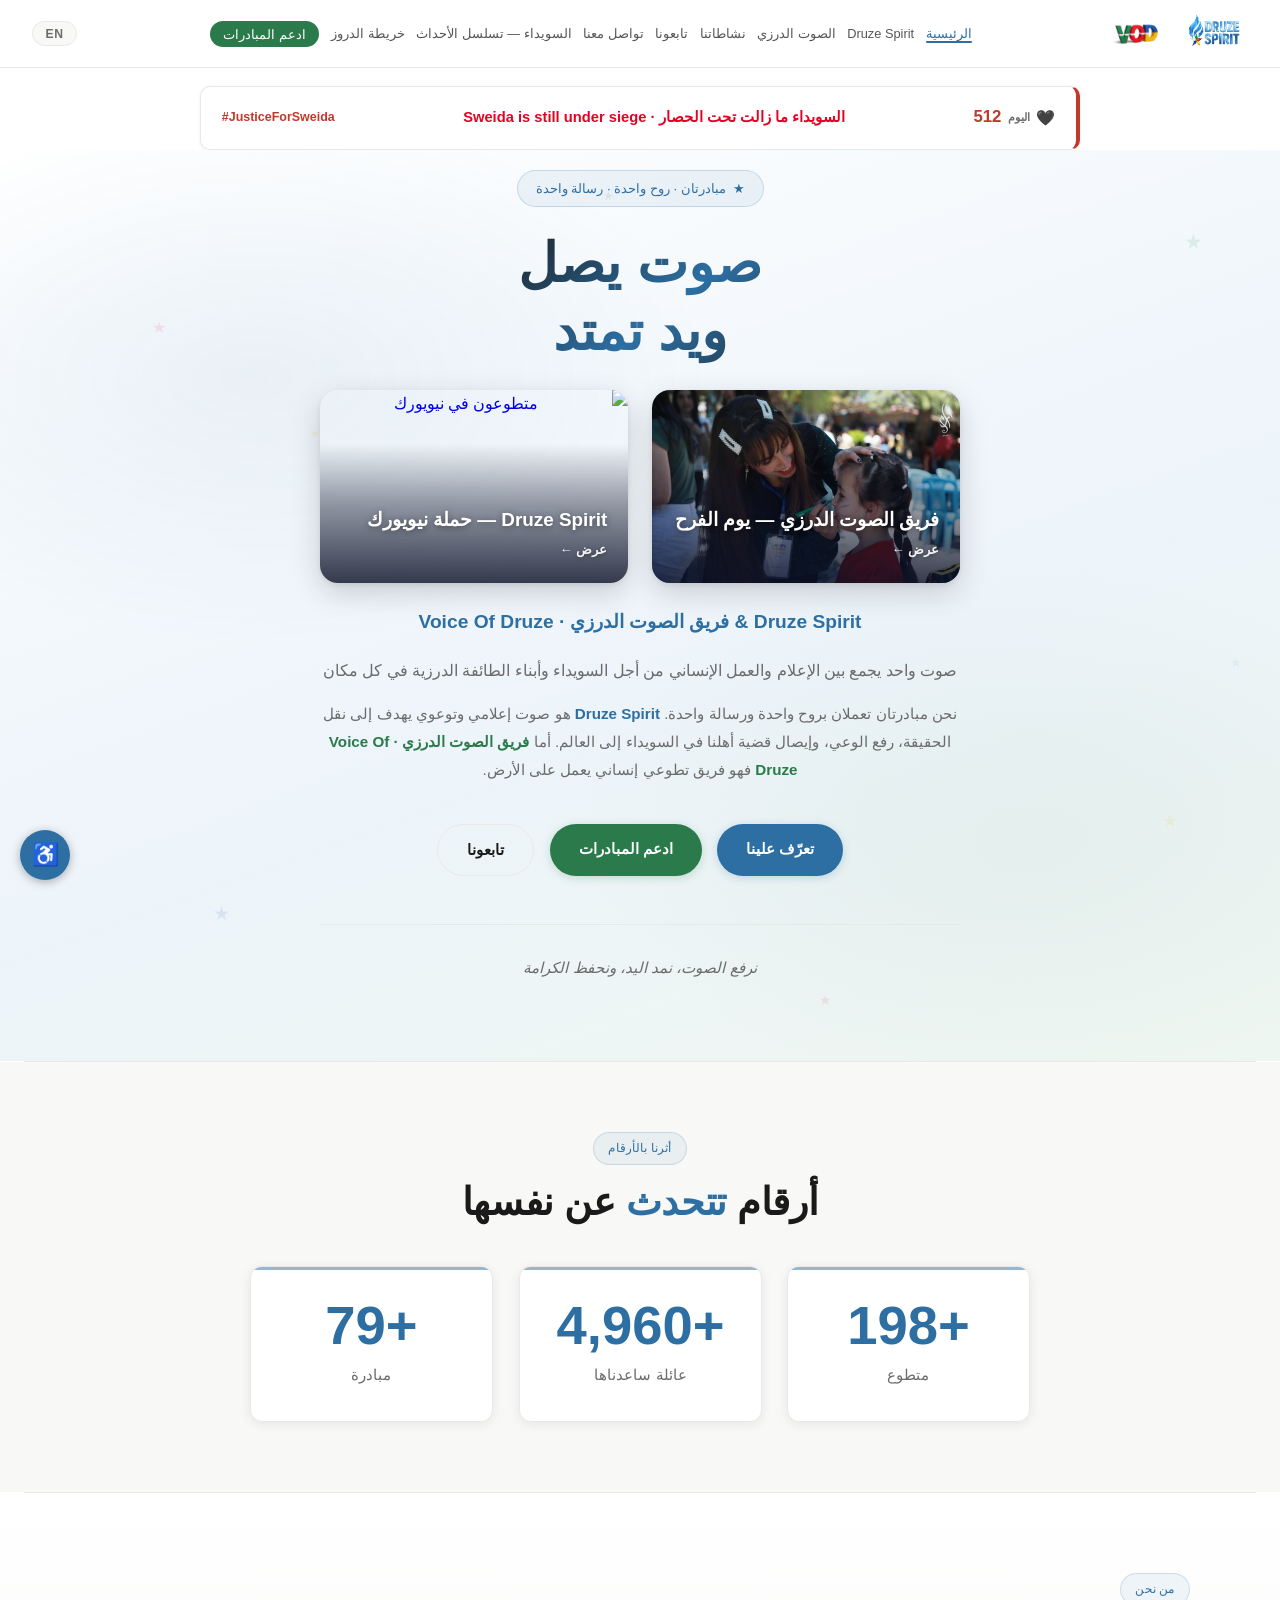
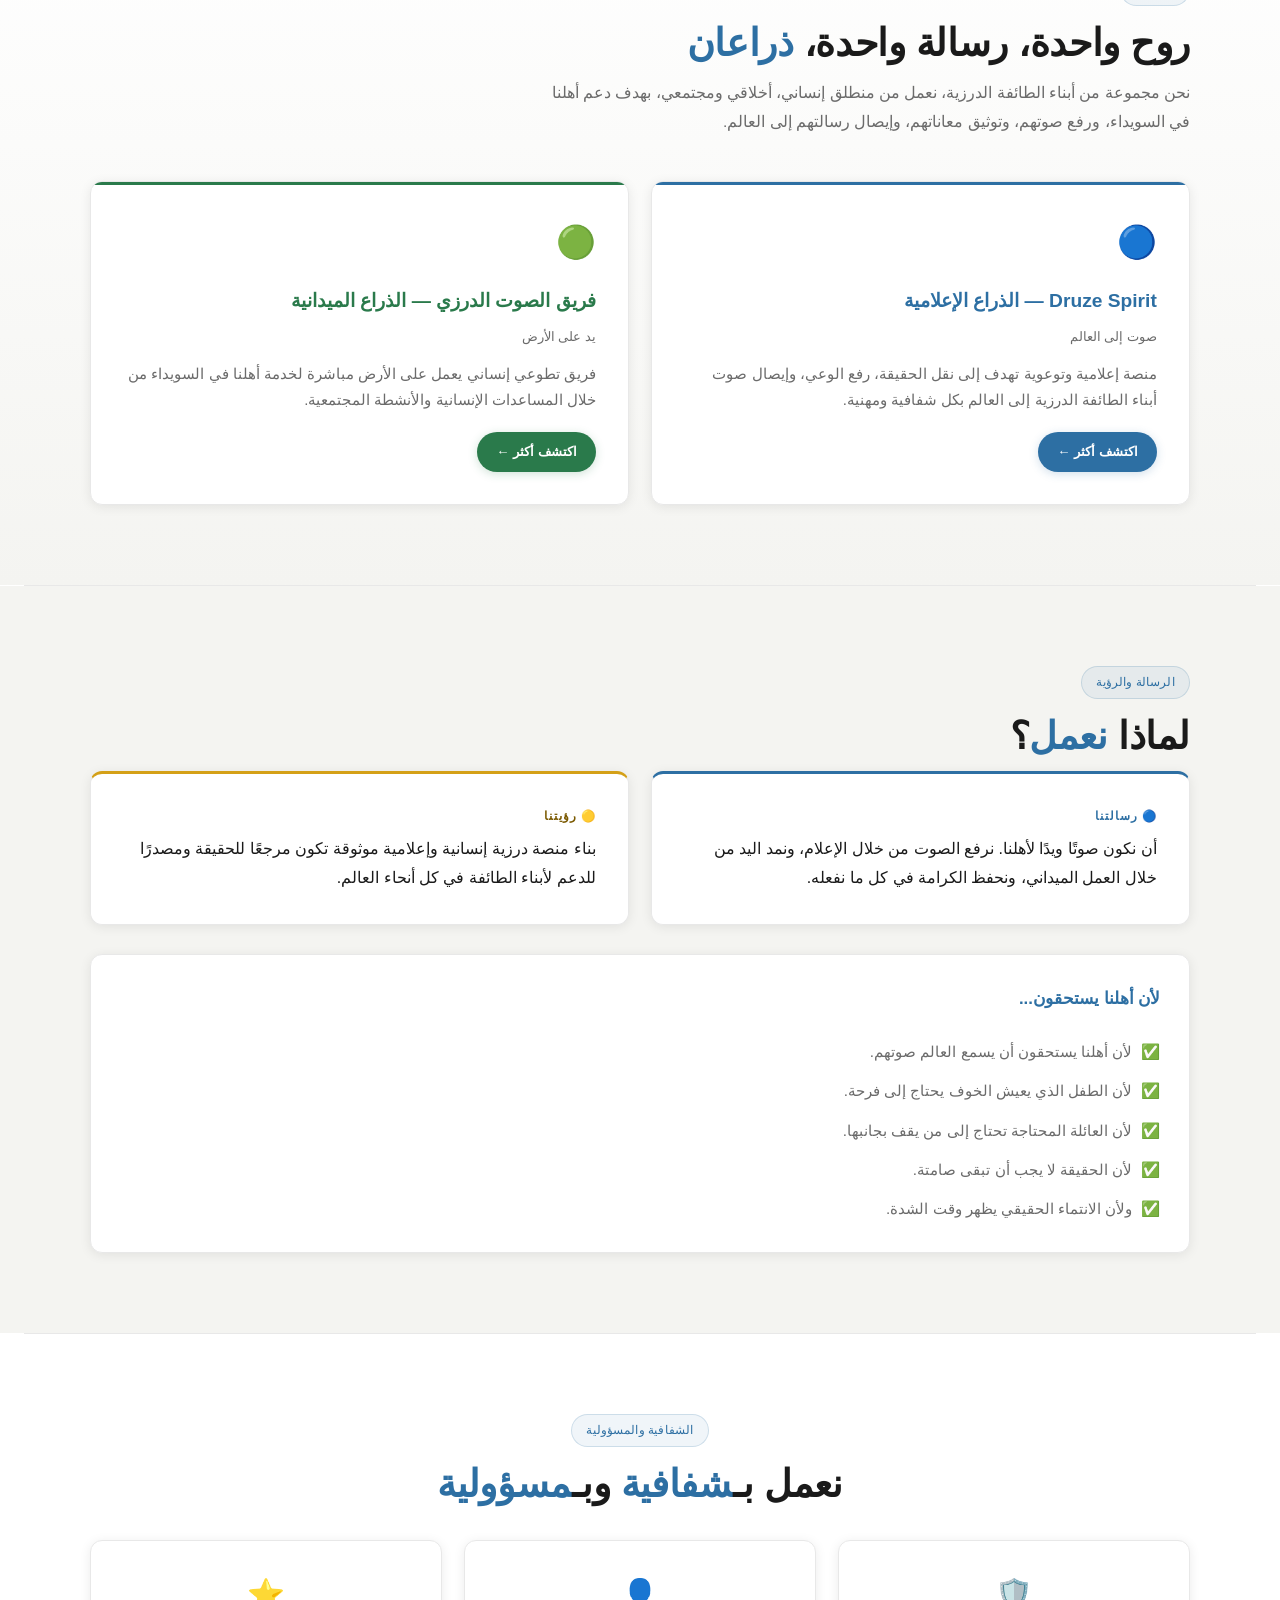
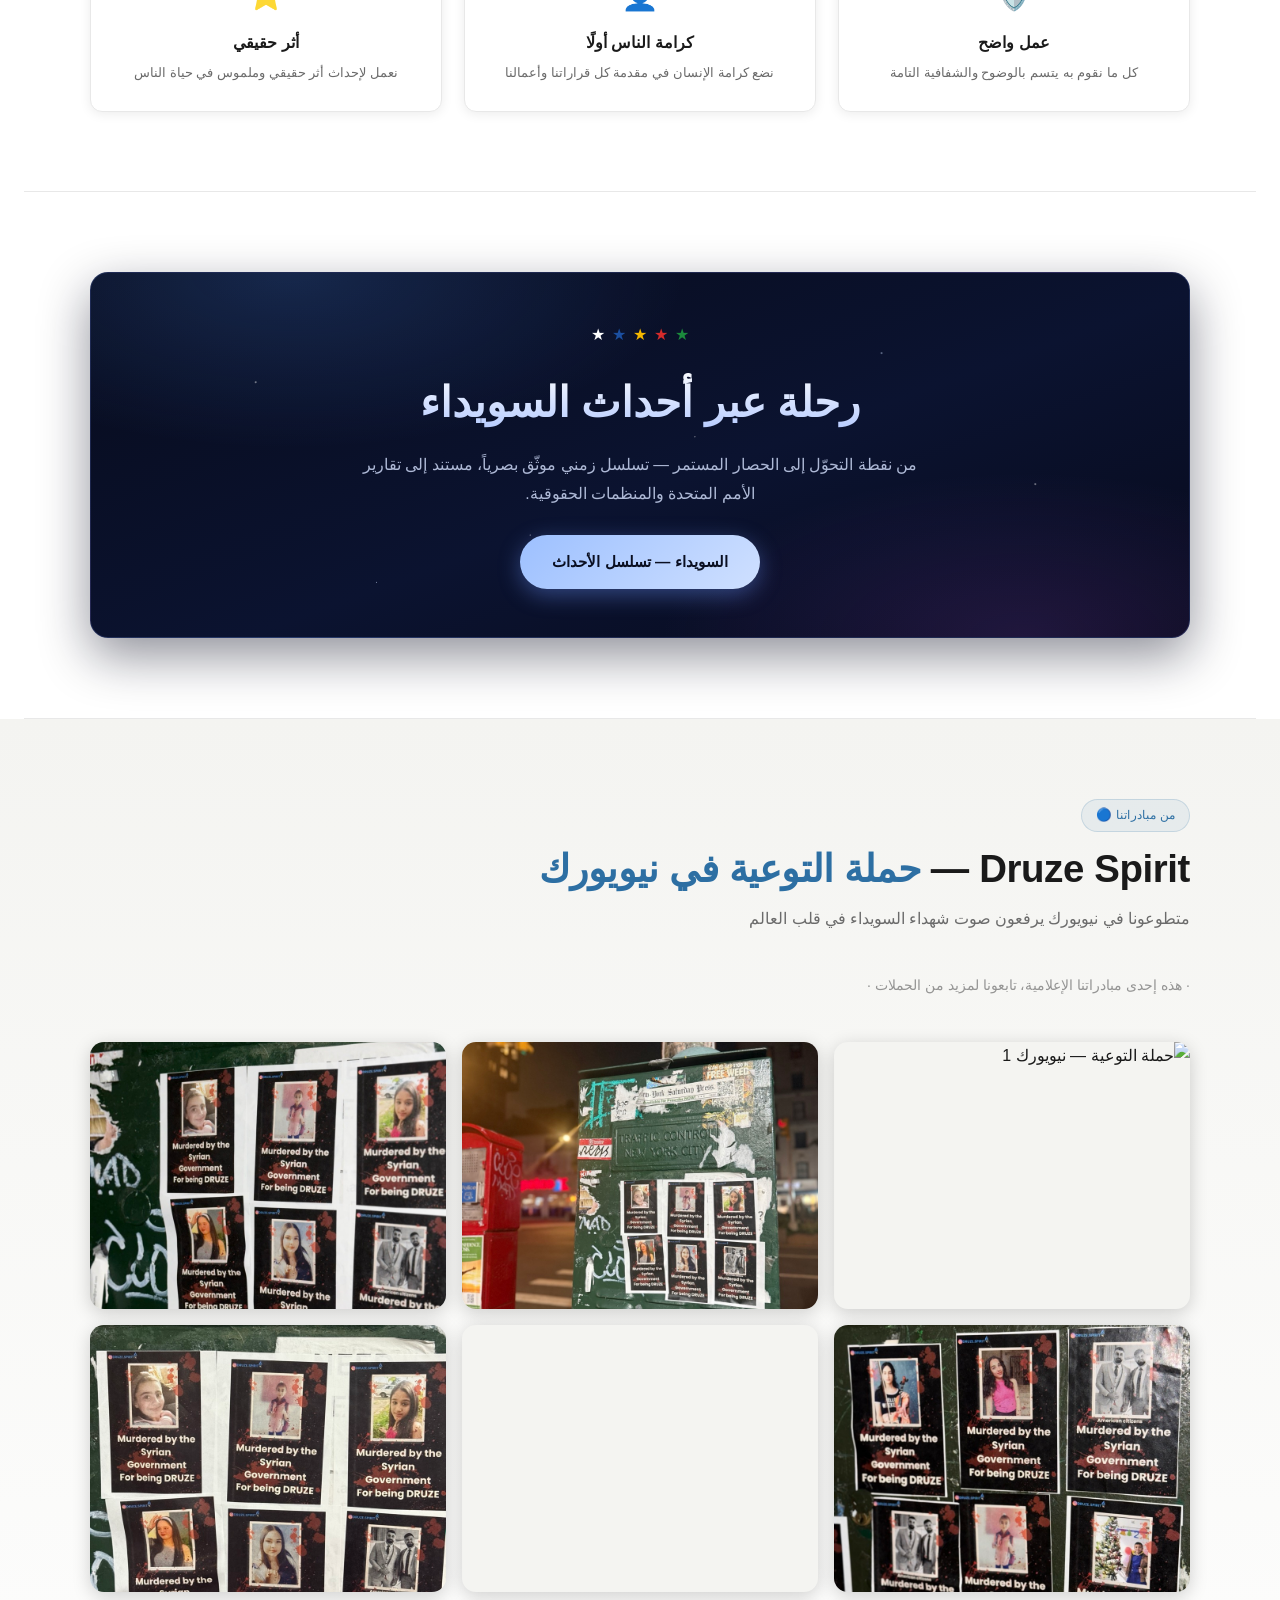
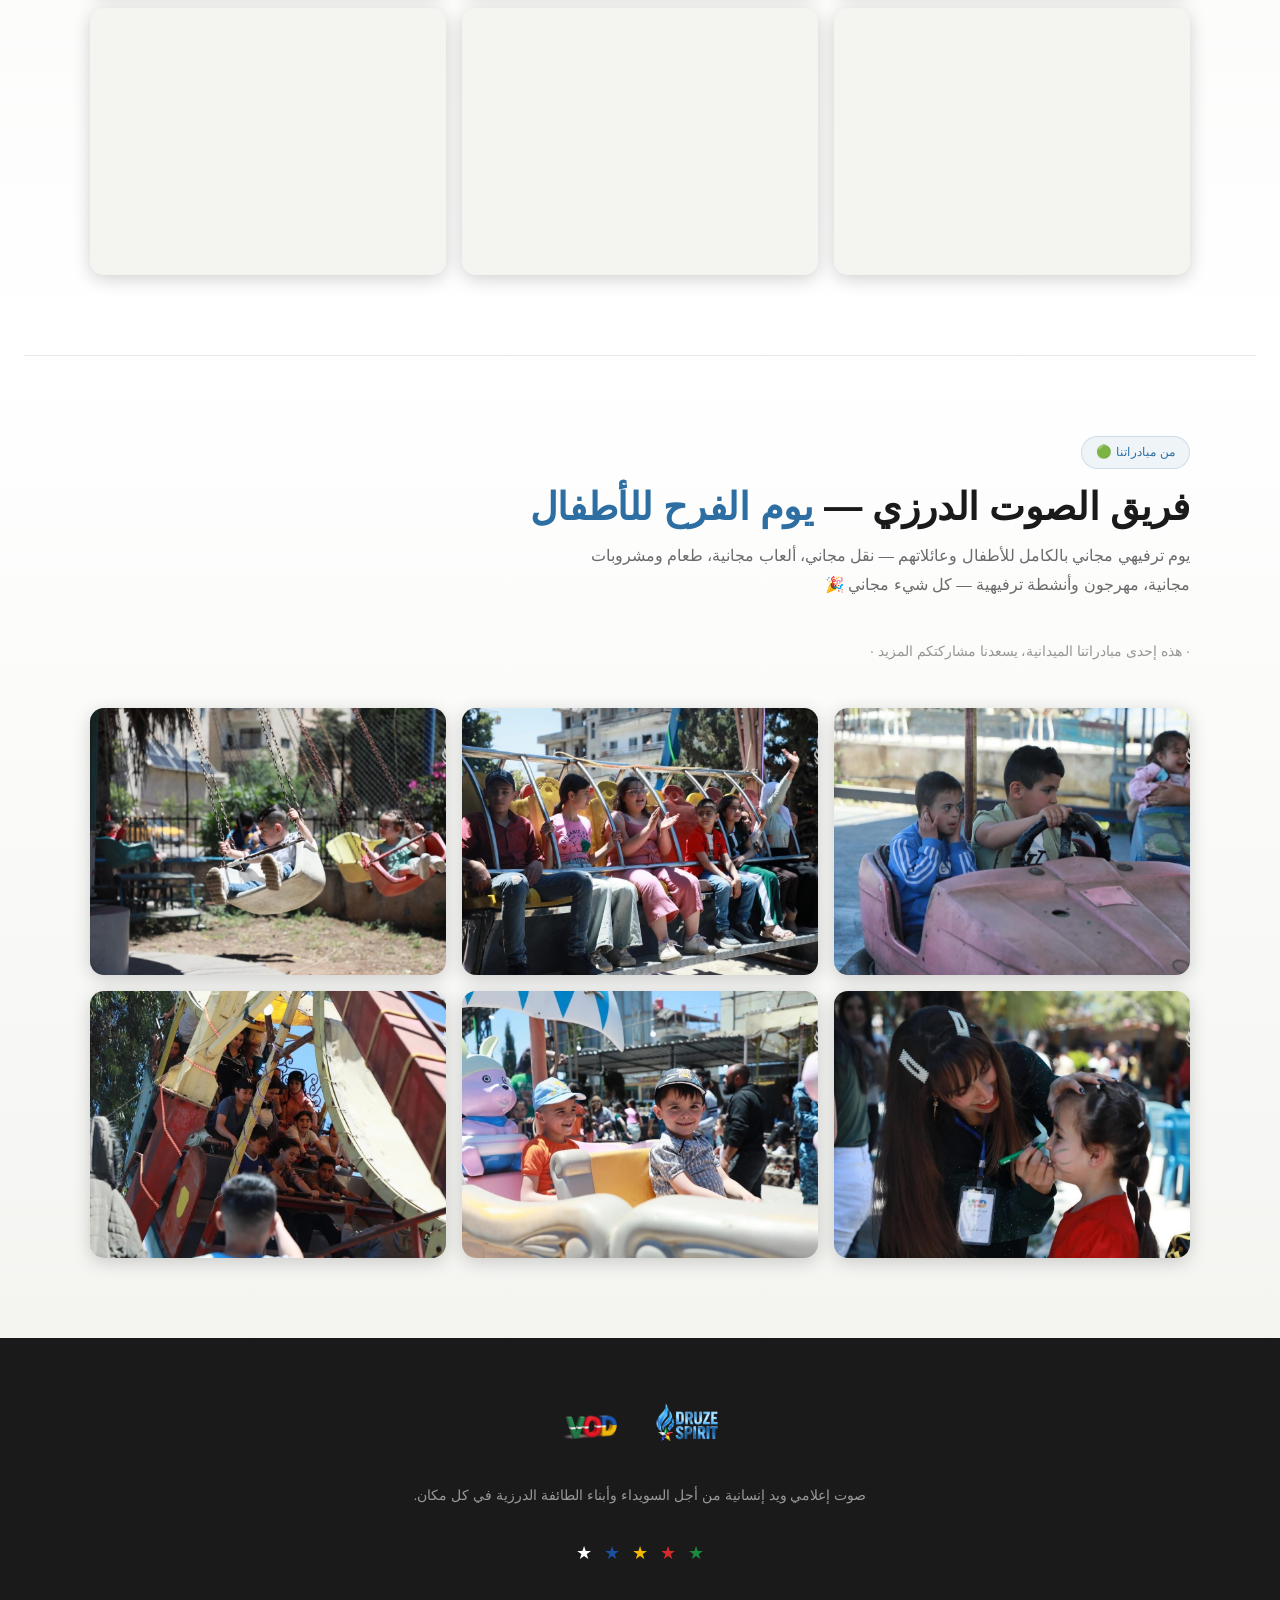
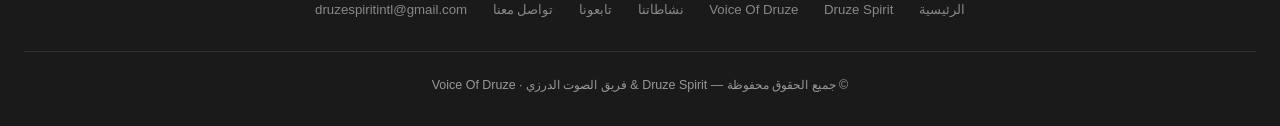
==== index.html @ 2f352507 "Add Druze world map page; redesign hero cards; siege banner + RTL fixes - New druze-map.html: intera" ====
<!DOCTYPE html>
<html lang="ar" dir="rtl">
<head>
<!-- Security Meta Tags -->
<meta http-equiv="Content-Security-Policy" content="default-src 'self'; script-src 'self' 'unsafe-inline' https://www.googletagmanager.com https://www.google-analytics.com; style-src 'self' 'unsafe-inline' https://fonts.googleapis.com; font-src 'self' https://fonts.gstatic.com; img-src 'self' data: https:; connect-src 'self' https://www.google-analytics.com https://region1.google-analytics.com https://formspree.io; form-action 'self' https://formspree.io; base-uri 'self'; object-src 'none'; frame-src 'none'">
<meta http-equiv="X-Content-Type-Options" content="nosniff">
<meta http-equiv="X-Frame-Options" content="DENY">
<meta http-equiv="Permissions-Policy" content="camera=(), microphone=(), geolocation=()">
<meta name="referrer" content="strict-origin-when-cross-origin">
<!-- Google tag (gtag.js) -->
<script async src="https://www.googletagmanager.com/gtag/js?id=G-NYTTGCMX9L"></script>
<script>
  window.dataLayer = window.dataLayer || [];
  function gtag(){dataLayer.push(arguments);}
  gtag('js', new Date());
  gtag('config', 'G-NYTTGCMX9L');
</script>
<meta charset="UTF-8">
<meta name="viewport" content="width=device-width, initial-scale=1.0">
<title>الرئيسية | Druze Spirit & Voice of Druze</title>
<link rel="preconnect" href="https://fonts.googleapis.com">
<link rel="preconnect" href="https://fonts.gstatic.com" crossorigin>
<link rel="stylesheet" href="https://fonts.googleapis.com/css2?family=Cairo:wght@600;700;800;900&family=IBM+Plex+Sans+Arabic:wght@400;500;600;700&display=swap">
<link rel="stylesheet" href="style.css">
</head>
<body>
<a href="#main-content" class="skip-link">تخطى إلى المحتوى الرئيسي</a>

<!-- NAV -->
<nav role="navigation" aria-label="التنقل الرئيسي">
  <a href="index.html" class="nav-logo"><img src="logo_druze_spirit.png" alt="Druze Spirit" class="nav-logo-img" loading="eager" decoding="async"><img src="logo_voice_of_druze.png" alt="Voice of Druze" class="nav-logo-img" loading="eager" decoding="async"></a>
  <ul class="nav-links">
    <li><a href="index.html" class="active" data-ar="الرئيسية" data-en="Home" aria-current="page">الرئيسية</a></li>
    <li><a href="druze-spirit.html">Druze Spirit</a></li>
    <li><a href="voice-of-druze.html" data-ar="الصوت الدرزي" data-en="Druze Voice">الصوت الدرزي</a></li>
    <li><a href="activities.html" data-ar="نشاطاتنا" data-en="Our Activities">نشاطاتنا</a></li>
    <li><a href="follow-us.html" data-ar="تابعونا" data-en="Follow Us">تابعونا</a></li>
    <li><a href="contact.html" data-ar="تواصل معنا" data-en="Contact Us">تواصل معنا</a></li>
    <li><a href="sweida-timeline.html" data-ar="السويداء — تسلسل الأحداث" data-en="Sweida — Timeline of Events">السويداء — تسلسل الأحداث</a></li>
    <li><a href="druze-map.html" data-ar="خريطة الدروز" data-en="Druze Map">خريطة الدروز</a></li>
    <li><a href="contact.html" class="cta" data-ar="ادعم المبادرات" data-en="Support Our Mission">ادعم المبادرات</a></li>
  </ul>
  <div class="nav-right">
    <button id="lang-toggle" aria-label="Switch language">EN</button>
    <button class="hamburger" id="ham" aria-label="القائمة" aria-expanded="false" aria-controls="mob"><span></span><span></span><span></span></button>
  </div>
</nav>
<div class="mobile-menu" id="mob" role="navigation" aria-label="القائمة المتنقلة" aria-hidden="true">
  <a href="index.html" class="active" data-ar="الرئيسية" data-en="Home" aria-current="page">الرئيسية</a>
  <a href="druze-spirit.html">Druze Spirit</a>
  <a href="voice-of-druze.html" data-ar="فريق الصوت الدرزي" data-en="Voice of Druze Team">فريق الصوت الدرزي</a>
  <a href="activities.html" data-ar="نشاطاتنا" data-en="Our Activities">نشاطاتنا</a>
  <a href="follow-us.html" data-ar="تابعونا" data-en="Follow Us">تابعونا</a>
  <a href="contact.html" data-ar="تواصل معنا" data-en="Contact Us">تواصل معنا</a>
  <a href="sweida-timeline.html" data-ar="السويداء — تسلسل الأحداث" data-en="Sweida — Timeline of Events">السويداء — تسلسل الأحداث</a>
  <a href="druze-map.html" data-ar="خريطة الدروز" data-en="Druze Map">خريطة الدروز</a>
  <a href="contact.html" data-ar="ادعم المبادرات" data-en="Support Our Mission">ادعم المبادرات</a>
</div>


<main id="main-content" tabindex="-1">

<!-- MEMORIAL STRIP -->
<style>
  /* margin-top clears the 68px position:fixed nav so the strip isn't hidden behind it */
  .siege-strip{display:flex;align-items:center;gap:1rem;max-width:880px;min-height:64px;margin:calc(68px + 1.1rem) auto 0;padding:.7rem 1.3rem;background:#fff;border:1px solid var(--border);border-right:4px solid #c0392b;border-radius:10px;box-shadow:var(--shadow-sm)}
  .siege-strip__day{display:inline-flex;align-items:center;gap:.4rem;flex-shrink:0;font-size:1.05rem;font-weight:800;color:#c0392b;line-height:1}
  .siege-strip__day .heart{font-size:.95rem}
  .siege-strip__day .label{font-size:.7rem;font-weight:700;letter-spacing:0;color:var(--muted)}
  .siege-strip__text{flex:1;text-align:center;font-size:.92rem;font-weight:800;color:#E60023;direction:rtl;unicode-bidi:plaintext}
  .siege-strip__tag{flex-shrink:0;font-size:.78rem;font-weight:700;color:#c0392b;direction:ltr;unicode-bidi:plaintext}
  @media(max-width:560px){
    .siege-strip{flex-wrap:wrap;justify-content:center;gap:.4rem .9rem;margin:calc(68px + .7rem) 1rem 0;min-height:0;padding:.8rem 1rem}
    .siege-strip__text{flex:1 1 100%;order:3;font-size:.85rem}
  }
  /* Strip already clears the fixed nav, so the hero no longer needs a big top
     pad — tighten the gap between the strip and the hero to ~20px. */
  #hero{padding-top:20px}
</style>
<section class="siege-strip" aria-label="تذكير — السويداء ما زالت تحت الحصار" role="region">
  <span class="siege-strip__day"><span class="heart" aria-hidden="true">🖤</span><span class="label" data-ar="اليوم" data-en="Day">اليوم</span><span id="siege-day">…</span></span>
  <span class="siege-strip__text" data-ar="السويداء ما زالت تحت الحصار · Sweida is still under siege" data-en="Sweida is still under siege · السويداء ما زالت تحت الحصار">السويداء ما زالت تحت الحصار · Sweida is still under siege</span>
  <span class="siege-strip__tag">#JusticeForSweida</span>
</section>

<!-- HERO -->
<section id="hero">
  <div class="hero-bg"></div>
  <div class="floating-stars" aria-hidden="true">
    <span class="fs" style="top:8%;right:6%;color:#1B8A3C;--d:7s;--delay:0s;--fs:1.3rem">★</span>
    <span class="fs" style="top:18%;right:87%;color:#D42B2B;--d:6s;--delay:.9s;--fs:1rem">★</span>
    <span class="fs" style="top:72%;right:8%;color:#F5B800;--d:8s;--delay:1.8s;--fs:1.1rem">★</span>
    <span class="fs" style="top:82%;right:82%;color:#1B4FA0;--d:5s;--delay:.5s;--fs:1.2rem">★</span>
    <span class="fs" style="top:38%;right:96%;color:#fff;--d:9s;--delay:2s;--fs:.9rem">★</span>
    <span class="fs" style="top:55%;right:3%;color:#5AABDC;--d:6.5s;--delay:3s;--fs:.8rem">★</span>
    <span class="fs" style="top:4%;right:52%;color:#1B8A3C;--d:7.5s;--delay:2.5s;--fs:.75rem">★</span>
    <span class="fs" style="top:92%;right:35%;color:#D42B2B;--d:6s;--delay:1.2s;--fs:.9rem">★</span>
    <span class="fs" style="top:30%;right:75%;color:#F5B800;--d:8.5s;--delay:.3s;--fs:.7rem">★</span>
  </div>
  <div class="hero-content">
    <div class="badge stag" data-ar="★ &nbsp;مبادرتان · روح واحدة · رسالة واحدة" data-en="★ &nbsp;Two Initiatives · One Spirit · One Mission">★ &nbsp;مبادرتان · روح واحدة · رسالة واحدة</div>
    <div class="hero-headline">
      <h1 class="hero-title stag d1" data-ar="صوت يصل&lt;br&gt;ويد تمتد" data-en="A Voice That Reaches&lt;br&gt;A Hand That Extends">صوت يصل<br>ويد تمتد</h1>
      <div class="hero-cards stag d2">
        <a href="#vod-gallery" class="init-card" onclick="event.preventDefault();document.getElementById('vod-gallery').scrollIntoView({behavior:'smooth',block:'start'})" aria-label="فريق الصوت الدرزي — يوم الفرح">
          <img src="00004voiceofdruze.jpg" alt="يوم الفرح للأطفال" loading="eager" decoding="async">
          <div class="init-card__overlay">
            <h3 class="init-card__title" data-ar="فريق الصوت الدرزي — يوم الفرح" data-en="Voice of Druze — Day of Joy">فريق الصوت الدرزي — يوم الفرح</h3>
            <span class="init-card__cta" data-ar="عرض ←" data-en="View →">عرض ←</span>
          </div>
        </a>
        <a href="#campaign-gallery" class="init-card" onclick="event.preventDefault();document.getElementById('campaign-gallery').scrollIntoView({behavior:'smooth',block:'start'})" aria-label="Druze Spirit — حملة نيويورك">
          <img src="00001druze spirit.jpg" alt="متطوعون في نيويورك" loading="eager" decoding="async">
          <div class="init-card__overlay">
            <h3 class="init-card__title" data-ar="Druze Spirit — حملة نيويورك" data-en="Druze Spirit — New York Campaign">Druze Spirit — حملة نيويورك</h3>
            <span class="init-card__cta" data-ar="عرض ←" data-en="View →">عرض ←</span>
          </div>
        </a>
      </div>
    </div>
    <p class="hero-sub stag d2" data-ar="Druze Spirit &amp;amp; فريق الصوت الدرزي · Voice Of Druze" data-en="Druze Spirit &amp;amp; Voice Of Druze">Druze Spirit &amp; فريق الصوت الدرزي · Voice Of Druze</p>
    <p class="hero-p stag d3" data-ar="صوت واحد يجمع بين الإعلام والعمل الإنساني من أجل السويداء وأبناء الطائفة الدرزية في كل مكان" data-en="One voice uniting media and humanitarian work for Sweida and the Druze community everywhere">صوت واحد يجمع بين الإعلام والعمل الإنساني من أجل السويداء وأبناء الطائفة الدرزية في كل مكان</p>
    <p class="hero-p2 stag d4">
      <span data-ar="نحن مبادرتان تعملان بروح واحدة ورسالة واحدة." data-en="We are two initiatives working with one spirit and one mission.">نحن مبادرتان تعملان بروح واحدة ورسالة واحدة.</span>
      <strong style="color:var(--ds-blue)">Druze Spirit</strong>
      <span data-ar="هو صوت إعلامي وتوعوي يهدف إلى نقل الحقيقة، رفع الوعي، وإيصال قضية أهلنا في السويداء إلى العالم." data-en="is a media and awareness voice aiming to convey truth, raise awareness, and bring our people's cause in Sweida to the world.">هو صوت إعلامي وتوعوي يهدف إلى نقل الحقيقة، رفع الوعي، وإيصال قضية أهلنا في السويداء إلى العالم.</span>
      <span data-ar="أما" data-en="While">أما</span>
      <strong style="color:var(--vod-green)">فريق الصوت الدرزي · Voice Of Druze</strong>
      <span data-ar="فهو فريق تطوعي إنساني يعمل على الأرض." data-en="is a volunteer humanitarian team working on the ground.">فهو فريق تطوعي إنساني يعمل على الأرض.</span>
    </p>
    <div class="hero-btns stag d5">
      <a href="#about" class="btn btn-p" data-ar="تعرّف علينا" data-en="Learn About Us">تعرّف علينا</a>
      <a href="contact.html" class="btn btn-g" data-ar="ادعم المبادرات" data-en="Support Our Mission">ادعم المبادرات</a>
      <a href="follow-us.html" class="btn btn-o" data-ar="تابعونا" data-en="Follow Us">تابعونا</a>
    </div>
    <p class="tagline stag d6" data-ar="نرفع الصوت، نمد اليد، ونحفظ الكرامة" data-en="We raise the voice, extend the hand, and preserve dignity">نرفع الصوت، نمد اليد، ونحفظ الكرامة</p>
  </div>
</section>

<div class="divider"></div>

<!-- STATS COUNTER -->
<section class="stats-section">
  <div class="container">
    <div class="tag stag" style="margin:0 auto .8rem" data-ar="أثرنا بالأرقام" data-en="Our Impact in Numbers">أثرنا بالأرقام</div>
    <h2 class="section-title stag d1" data-ar="أرقام &lt;span&gt;تتحدث&lt;/span&gt; عن نفسها" data-en="Numbers &lt;span&gt;Speak&lt;/span&gt; for Themselves">أرقام <span>تتحدث</span> عن نفسها</h2>
    <div class="stats-grid">
      <div class="stat-counter stag d1">
        <span class="stat-number" data-target="200" data-prefix="+">+0</span>
        <div class="stat-label" data-ar="متطوع" data-en="Volunteer">متطوع</div>
      </div>
      <div class="stat-counter stag d2">
        <span class="stat-number" data-target="5000" data-prefix="+">+0</span>
        <div class="stat-label" data-ar="عائلة ساعدناها" data-en="Family Helped">عائلة ساعدناها</div>
      </div>
      <div class="stat-counter stag d3">
        <span class="stat-number" data-target="80" data-prefix="+">+0</span>
        <div class="stat-label" data-ar="مبادرة" data-en="Initiative">مبادرة</div>
      </div>
    </div>
  </div>
</section>

<div class="divider"></div>

<!-- ABOUT -->
<section id="about" style="background:linear-gradient(180deg,var(--bg) 0,var(--bg3) 100%)">
  <div class="container">
    <div class="tag stag" data-ar="من نحن" data-en="About Us">من نحن</div>
    <h2 class="section-title stag d1" data-ar="روح واحدة، رسالة واحدة، &lt;span&gt;ذراعان&lt;/span&gt;" data-en="One Spirit, One Mission, &lt;span&gt;Two Arms&lt;/span&gt;">روح واحدة، رسالة واحدة، <span>ذراعان</span></h2>
    <p class="section-desc stag d2" data-ar="نحن مجموعة من أبناء الطائفة الدرزية، نعمل من منطلق إنساني، أخلاقي ومجتمعي، بهدف دعم أهلنا في السويداء، ورفع صوتهم، وتوثيق معاناتهم، وإيصال رسالتهم إلى العالم." data-en="We are a group of members of the Druze community, working from a humanitarian, ethical, and communal standpoint, aiming to support our people in Sweida, amplify their voice, document their suffering, and deliver their message to the world.">نحن مجموعة من أبناء الطائفة الدرزية، نعمل من منطلق إنساني، أخلاقي ومجتمعي، بهدف دعم أهلنا في السويداء، ورفع صوتهم، وتوثيق معاناتهم، وإيصال رسالتهم إلى العالم.</p>
    <div class="grid2">
      <div class="arm-card blue stag d1">
        <span class="arm-icon" style="color:var(--ds-blue)">🔵</span>
        <div class="arm-title" style="color:var(--ds-blue)" data-ar="Druze Spirit — الذراع الإعلامية" data-en="Druze Spirit — Media Arm">Druze Spirit — الذراع الإعلامية</div>
        <div class="arm-sub" data-ar="صوت إلى العالم" data-en="A Voice to the World">صوت إلى العالم</div>
        <p class="arm-desc" data-ar="منصة إعلامية وتوعوية تهدف إلى نقل الحقيقة، رفع الوعي، وإيصال صوت أبناء الطائفة الدرزية إلى العالم بكل شفافية ومهنية." data-en="A media and awareness platform aiming to convey truth, raise awareness, and bring the voice of the Druze community to the world with full transparency and professionalism.">منصة إعلامية وتوعوية تهدف إلى نقل الحقيقة، رفع الوعي، وإيصال صوت أبناء الطائفة الدرزية إلى العالم بكل شفافية ومهنية.</p>
        <a href="druze-spirit.html" class="btn btn-p" style="margin-top:1.2rem;display:inline-block;font-size:.82rem;padding:.5rem 1.2rem" data-ar="اكتشف أكثر ←" data-en="Discover More →">اكتشف أكثر ←</a>
      </div>
      <div class="arm-card green stag d2">
        <span class="arm-icon" style="color:var(--vod-green)">🟢</span>
        <div class="arm-title" style="color:var(--vod-green)" data-ar="فريق الصوت الدرزي — الذراع الميدانية" data-en="Voice Of Druze — Field Arm">فريق الصوت الدرزي — الذراع الميدانية</div>
        <div class="arm-sub" data-ar="يد على الأرض" data-en="A Hand on the Ground">يد على الأرض</div>
        <p class="arm-desc" data-ar="فريق تطوعي إنساني يعمل على الأرض مباشرة لخدمة أهلنا في السويداء من خلال المساعدات الإنسانية والأنشطة المجتمعية." data-en="A volunteer humanitarian team working directly on the ground to serve our people in Sweida through humanitarian aid and community activities.">فريق تطوعي إنساني يعمل على الأرض مباشرة لخدمة أهلنا في السويداء من خلال المساعدات الإنسانية والأنشطة المجتمعية.</p>
        <a href="voice-of-druze.html" class="btn btn-g" style="margin-top:1.2rem;display:inline-block;font-size:.82rem;padding:.5rem 1.2rem" data-ar="اكتشف أكثر ←" data-en="Discover More →">اكتشف أكثر ←</a>
      </div>
    </div>
  </div>
</section>

<div class="divider"></div>

<!-- MISSION & VISION -->
<section style="background:var(--bg3)">
  <div class="container">
    <div class="tag stag" data-ar="الرسالة والرؤية" data-en="Mission & Vision">الرسالة والرؤية</div>
    <h2 class="section-title stag d1" data-ar="لماذا &lt;span&gt;نعمل&lt;/span&gt;؟" data-en="Why Do &lt;span&gt;We Work&lt;/span&gt;?">لماذا <span>نعمل</span>؟</h2>
    <div class="grid2" style="margin-bottom:1.8rem">
      <div class="mbox bl stag d1">
        <div class="mlabel" data-ar="🔵 رسالتنا" data-en="🔵 Our Mission">🔵 رسالتنا</div>
        <p class="mtext" data-ar="أن نكون صوتًا ويدًا لأهلنا. نرفع الصوت من خلال الإعلام، ونمد اليد من خلال العمل الميداني، ونحفظ الكرامة في كل ما نفعله." data-en="To be a voice and a hand for our people. We raise the voice through media, extend the hand through field work, and preserve dignity in everything we do.">أن نكون صوتًا ويدًا لأهلنا. نرفع الصوت من خلال الإعلام، ونمد اليد من خلال العمل الميداني، ونحفظ الكرامة في كل ما نفعله.</p>
      </div>
      <div class="mbox yl stag d2">
        <div class="mlabel y" data-ar="🟡 رؤيتنا" data-en="🟡 Our Vision">🟡 رؤيتنا</div>
        <p class="mtext" data-ar="بناء منصة درزية إنسانية وإعلامية موثوقة تكون مرجعًا للحقيقة ومصدرًا للدعم لأبناء الطائفة في كل أنحاء العالم." data-en="Building a trusted Druze humanitarian and media platform that serves as a reference for truth and a source of support for community members around the world.">بناء منصة درزية إنسانية وإعلامية موثوقة تكون مرجعًا للحقيقة ومصدرًا للدعم لأبناء الطائفة في كل أنحاء العالم.</p>
      </div>
    </div>
    <div class="card stag">
      <h3 style="font-size:1.05rem;font-weight:800;margin-bottom:.9rem;color:var(--ds-blue)" data-ar="لأن أهلنا يستحقون..." data-en="Because Our People Deserve...">لأن أهلنا يستحقون...</h3>
      <ul class="why-list">
        <li data-ar="لأن أهلنا يستحقون أن يسمع العالم صوتهم." data-en="Because our people deserve to have the world hear their voice.">لأن أهلنا يستحقون أن يسمع العالم صوتهم.</li>
        <li data-ar="لأن الطفل الذي يعيش الخوف يحتاج إلى فرحة." data-en="Because the child living in fear deserves joy.">لأن الطفل الذي يعيش الخوف يحتاج إلى فرحة.</li>
        <li data-ar="لأن العائلة المحتاجة تحتاج إلى من يقف بجانبها." data-en="Because the family in need deserves someone to stand beside them.">لأن العائلة المحتاجة تحتاج إلى من يقف بجانبها.</li>
        <li data-ar="لأن الحقيقة لا يجب أن تبقى صامتة." data-en="Because the truth must not remain silent.">لأن الحقيقة لا يجب أن تبقى صامتة.</li>
        <li data-ar="ولأن الانتماء الحقيقي يظهر وقت الشدة." data-en="And because true belonging shows in times of hardship.">ولأن الانتماء الحقيقي يظهر وقت الشدة.</li>
      </ul>
    </div>
  </div>
</section>

<div class="divider"></div>

<!-- TRANSPARENCY -->
<section style="background:var(--bg)">
  <div class="container" style="text-align:center">
    <div class="tag stag" style="margin:0 auto .8rem" data-ar="الشفافية والمسؤولية" data-en="Transparency & Accountability">الشفافية والمسؤولية</div>
    <h2 class="section-title stag d1" data-ar="نعمل بـ&lt;span&gt;شفافية&lt;/span&gt; وبـ&lt;span&gt;مسؤولية&lt;/span&gt;" data-en="We Work with &lt;span&gt;Transparency&lt;/span&gt; and &lt;span&gt;Accountability&lt;/span&gt;">نعمل بـ<span>شفافية</span> وبـ<span>مسؤولية</span></h2>
    <div class="tr-items">
      <div class="tr-item stag d1">
        <span class="tr-icon">🛡️</span>
        <div class="tr-title" data-ar="عمل واضح" data-en="Clear Action">عمل واضح</div>
        <div class="tr-desc" data-ar="كل ما نقوم به يتسم بالوضوح والشفافية التامة" data-en="Everything we do is marked by full clarity and transparency">كل ما نقوم به يتسم بالوضوح والشفافية التامة</div>
      </div>
      <div class="tr-item stag d2">
        <span class="tr-icon">👤</span>
        <div class="tr-title" data-ar="كرامة الناس أولًا" data-en="People's Dignity First">كرامة الناس أولًا</div>
        <div class="tr-desc" data-ar="نضع كرامة الإنسان في مقدمة كل قراراتنا وأعمالنا" data-en="We place human dignity at the forefront of all our decisions and actions">نضع كرامة الإنسان في مقدمة كل قراراتنا وأعمالنا</div>
      </div>
      <div class="tr-item stag d3">
        <span class="tr-icon">⭐</span>
        <div class="tr-title" data-ar="أثر حقيقي" data-en="Real Impact">أثر حقيقي</div>
        <div class="tr-desc" data-ar="نعمل لإحداث أثر حقيقي وملموس في حياة الناس" data-en="We work to create a real and tangible impact in people's lives">نعمل لإحداث أثر حقيقي وملموس في حياة الناس</div>
      </div>
    </div>
  </div>
</section>


<!-- SWEIDA TIMELINE BANNER -->
<div class="divider"></div>
<section style="background:var(--bg)">
  <div class="container">
    <style>
      .stl-banner{position:relative;overflow:hidden;text-align:center;border-radius:18px;padding:3rem 1.5rem;color:#eaf0ff;
        background:radial-gradient(ellipse 60% 80% at 18% 0%,rgba(60,110,190,.28),transparent 60%),
                   radial-gradient(ellipse 55% 75% at 85% 100%,rgba(120,60,165,.22),transparent 60%),
                   linear-gradient(160deg,#070b1c 0%,#0b1330 55%,#070a1c 100%);
        border:1px solid rgba(120,150,255,.18);box-shadow:0 18px 50px rgba(8,12,30,.45)}
      .stl-banner::before{content:'';position:absolute;inset:0;pointer-events:none;opacity:.55;
        background-image:radial-gradient(1.5px 1.5px at 15% 30%,#fff,transparent),radial-gradient(1.5px 1.5px at 72% 22%,#cfe0ff,transparent),
        radial-gradient(1px 1px at 40% 72%,#fff,transparent),radial-gradient(1.5px 1.5px at 86% 58%,#fff,transparent),
        radial-gradient(1px 1px at 26% 85%,#cfe0ff,transparent),radial-gradient(1px 1px at 55% 45%,#fff,transparent)}
      .stl-stars{position:relative;display:flex;gap:.45rem;justify-content:center;margin-bottom:1rem;font-size:1rem}
      .stl-title{position:relative;font-family:var(--font-head);font-weight:900;font-size:clamp(1.6rem,4.5vw,2.6rem);margin-bottom:.6rem;
        background:linear-gradient(180deg,#fff,#a9c2ff);-webkit-background-clip:text;background-clip:text;-webkit-text-fill-color:transparent}
      .stl-sub{position:relative;max-width:560px;margin:0 auto 1.7rem;color:#aeb9d6;font-size:.98rem;line-height:1.85}
      .stl-btn{position:relative;display:inline-block;font-family:var(--font-body);font-weight:700;font-size:.96rem;
        padding:.8rem 2rem;border-radius:30px;text-decoration:none;color:#0a0f22;
        background:linear-gradient(135deg,#9dc0ff,#cfe0ff);box-shadow:0 6px 22px rgba(110,150,255,.4);
        transition:transform .15s var(--ease-out),box-shadow .2s}
      .stl-btn:hover{transform:translateY(-2px);box-shadow:0 10px 30px rgba(110,150,255,.6)}
    </style>
    <div class="stl-banner stag">
      <div class="stl-stars" aria-hidden="true"><span style="color:#1B8A3C">★</span><span style="color:#D42B2B">★</span><span style="color:#F5B800">★</span><span style="color:#1B4FA0">★</span><span style="color:#fff">★</span></div>
      <h2 class="stl-title" data-ar="رحلة عبر أحداث السويداء" data-en="A Journey Through the Events in Sweida">رحلة عبر أحداث السويداء</h2>
      <p class="stl-sub" data-ar="من نقطة التحوّل إلى الحصار المستمر — تسلسل زمني موثّق بصرياً، مستند إلى تقارير الأمم المتحدة والمنظمات الحقوقية." data-en="From the turning point to the ongoing siege — a documented visual timeline, drawn from UN and human-rights reporting.">من نقطة التحوّل إلى الحصار المستمر — تسلسل زمني موثّق بصرياً، مستند إلى تقارير الأمم المتحدة والمنظمات الحقوقية.</p>
      <a href="sweida-timeline.html" class="stl-btn" data-ar="السويداء — تسلسل الأحداث" data-en="Sweida — Timeline of Events">السويداء — تسلسل الأحداث</a>
    </div>
  </div>
</section>

<!-- CAMPAIGN GALLERY -->
<div class="divider"></div>
<section id="campaign-gallery" style="background:linear-gradient(180deg,var(--bg3) 0,var(--bg) 100%)">
  <div class="container">
    <div class="tag stag" style="margin:0 auto .8rem" data-ar="من مبادراتنا 🔵" data-en="From our initiatives 🔵">من مبادراتنا 🔵</div>
    <h2 class="section-title stag d1" data-ar="Druze Spirit — &lt;span&gt;حملة التوعية في نيويورك&lt;/span&gt;" data-en="Druze Spirit — &lt;span&gt;Awareness Campaign in New York&lt;/span&gt;">Druze Spirit — <span>حملة التوعية في نيويورك</span></h2>
    <p class="section-desc stag d2" data-ar="متطوعونا في نيويورك يرفعون صوت شهداء السويداء في قلب العالم" data-en="Our volunteers in New York raise the voice of the martyrs of Sweida at the heart of the world">متطوعونا في نيويورك يرفعون صوت شهداء السويداء في قلب العالم</p>
    <p class="section-desc stag d3" style="font-size:.88rem;opacity:.7;margin-top:-.4rem" data-ar="· هذه إحدى مبادراتنا الإعلامية، تابعونا لمزيد من الحملات ·" data-en="· This is one of our media initiatives — follow us for more campaigns ·">· هذه إحدى مبادراتنا الإعلامية، تابعونا لمزيد من الحملات ·</p>
    <div class="gallery-grid">
      <div class="gallery-item stag d1" onclick="openLightbox('00001druze spirit.jpg', 1)"><img src="00001druze spirit.jpg" alt="حملة التوعية — نيويورك 1" loading="lazy" decoding="async"><div class="gallery-overlay"><span>🔍</span></div></div>
      <div class="gallery-item stag d2" onclick="openLightbox('00002druze spirit.jpg', 2)"><img src="00002druze spirit.jpg" alt="حملة التوعية — نيويورك 2" loading="lazy" decoding="async"><div class="gallery-overlay"><span>🔍</span></div></div>
      <div class="gallery-item stag d3" onclick="openLightbox('00003druze spirit.jpg', 3)"><img src="00003druze spirit.jpg" alt="حملة التوعية — نيويورك 3" loading="lazy" decoding="async"><div class="gallery-overlay"><span>🔍</span></div></div>
      <div class="gallery-item stag d1" onclick="openLightbox('00004druze spirit.jpg', 4)"><img src="00004druze spirit.jpg" alt="حملة التوعية — نيويورك 4" loading="lazy" decoding="async"><div class="gallery-overlay"><span>🔍</span></div></div>
      <div class="gallery-item stag d2" onclick="openLightbox('00005druze spirit.jpg', 5)"><img src="00005druze spirit.jpg" alt="حملة التوعية — نيويورك 5" loading="lazy" decoding="async"><div class="gallery-overlay"><span>🔍</span></div></div>
      <div class="gallery-item stag d3" onclick="openLightbox('00006druze spirit.jpg', 6)"><img src="00006druze spirit.jpg" alt="حملة التوعية — نيويورك 6" loading="lazy" decoding="async"><div class="gallery-overlay"><span>🔍</span></div></div>
      <div class="gallery-item stag d1" onclick="openLightbox('00007druze spirit.jpg', 7)"><img src="00007druze spirit.jpg" alt="حملة التوعية — نيويورك 7" loading="lazy" decoding="async"><div class="gallery-overlay"><span>🔍</span></div></div>
      <div class="gallery-item stag d2" onclick="openLightbox('00008druze spirit.jpg', 8)"><img src="00008druze spirit.jpg" alt="حملة التوعية — نيويورك 8" loading="lazy" decoding="async"><div class="gallery-overlay"><span>🔍</span></div></div>
      <div class="gallery-item stag d3" onclick="openLightbox('00012druze spirit.jpg', 9)"><img src="00012druze spirit.jpg" alt="حملة التوعية — نيويورك 9" loading="lazy" decoding="async"><div class="gallery-overlay"><span>🔍</span></div></div>
    </div>
  </div>
</section>

<!-- VOD GALLERY -->
<div class="divider"></div>
<section id="vod-gallery" style="background:linear-gradient(180deg,var(--bg) 0,var(--bg3) 100%)">
  <div class="container">
    <div class="tag stag" style="margin:0 auto .8rem" data-ar="من مبادراتنا 🟢" data-en="From our initiatives 🟢">من مبادراتنا 🟢</div>
    <h2 class="section-title stag d1" data-ar="فريق الصوت الدرزي — &lt;span&gt;يوم الفرح للأطفال&lt;/span&gt;" data-en="Voice of Druze — &lt;span&gt;A Day of Joy for Children&lt;/span&gt;">فريق الصوت الدرزي — <span>يوم الفرح للأطفال</span></h2>
    <p class="section-desc stag d2" data-ar="يوم ترفيهي مجاني بالكامل للأطفال وعائلاتهم — نقل مجاني، ألعاب مجانية، طعام ومشروبات مجانية، مهرجون وأنشطة ترفيهية — كل شيء مجاني 🎉" data-en="A completely free fun day for children and their families — free transport, free rides, free food and drinks, clowns and activities — everything is free 🎉">يوم ترفيهي مجاني بالكامل للأطفال وعائلاتهم — نقل مجاني، ألعاب مجانية، طعام ومشروبات مجانية، مهرجون وأنشطة ترفيهية — كل شيء مجاني 🎉</p>
    <p class="section-desc stag d3" style="font-size:.88rem;opacity:.7;margin-top:-.4rem" data-ar="· هذه إحدى مبادراتنا الميدانية، يسعدنا مشاركتكم المزيد ·" data-en="· This is one of our field initiatives — stay tuned for more ·">· هذه إحدى مبادراتنا الميدانية، يسعدنا مشاركتكم المزيد ·</p>
    <div class="gallery-grid">
      <div class="gallery-item stag d1" onclick="openLightbox(vodGallery,0)"><img src="00001voiceofdruze.jpg" alt="يوم الفرح 1" loading="lazy" decoding="async"><div class="gallery-overlay"><span>🔍</span></div></div>
      <div class="gallery-item stag d2" onclick="openLightbox(vodGallery,1)"><img src="00002voiceofdruze.JPG" alt="يوم الفرح 2" loading="lazy" decoding="async"><div class="gallery-overlay"><span>🔍</span></div></div>
      <div class="gallery-item stag d3" onclick="openLightbox(vodGallery,2)"><img src="00003voiceofdruze.JPG" alt="يوم الفرح 3" loading="lazy" decoding="async"><div class="gallery-overlay"><span>🔍</span></div></div>
      <div class="gallery-item stag d1" onclick="openLightbox(vodGallery,3)"><img src="00004voiceofdruze.jpg" alt="يوم الفرح 4" loading="lazy" decoding="async"><div class="gallery-overlay"><span>🔍</span></div></div>
      <div class="gallery-item stag d2" onclick="openLightbox(vodGallery,4)"><img src="00005voiceofdruze.jpg" alt="يوم الفرح 5" loading="lazy" decoding="async"><div class="gallery-overlay"><span>🔍</span></div></div>
      <div class="gallery-item stag d3" onclick="openLightbox(vodGallery,5)"><img src="00006voiceofdruze.jpg" alt="يوم الفرح 6" loading="lazy" decoding="async"><div class="gallery-overlay"><span>🔍</span></div></div>
    </div>
  </div>
</section>

<!-- LIGHTBOX -->
<div id="lightbox" role="dialog" aria-modal="true" aria-label="عرض الصورة" onclick="closeLightbox(event)" style="display:none;position:fixed;inset:0;background:rgba(0,0,0,.92);z-index:10000;align-items:center;justify-content:center;cursor:zoom-out">
  <button onclick="navLightbox(-1)" aria-label="السابق" style="position:absolute;right:20px;top:50%;transform:translateY(-50%);background:rgba(255,255,255,.15);border:none;color:#fff;font-size:2rem;width:52px;height:52px;border-radius:50%;cursor:pointer;transition:.2s">›</button>
  <img id="lightbox-img" src="" alt="" decoding="async" style="max-width:90vw;max-height:88vh;border-radius:12px;box-shadow:0 8px 60px rgba(0,0,0,.7);object-fit:contain">
  <button onclick="navLightbox(1)" aria-label="التالي" style="position:absolute;left:20px;top:50%;transform:translateY(-50%);background:rgba(255,255,255,.15);border:none;color:#fff;font-size:2rem;width:52px;height:52px;border-radius:50%;cursor:pointer;transition:.2s">‹</button>
  <button onclick="closeLightbox()" aria-label="إغلاق" style="position:absolute;top:18px;left:22px;background:rgba(255,255,255,.15);border:none;color:#fff;font-size:1.5rem;width:44px;height:44px;border-radius:50%;cursor:pointer;line-height:1">✕</button>
  <div id="lb-counter" style="position:absolute;bottom:22px;left:50%;transform:translateX(-50%);color:rgba(255,255,255,.7);font-size:.9rem;font-family:var(--font-body)"></div>
</div>

</main>

<!-- FOOTER -->
<footer role="contentinfo">
  <a href="index.html" class="ft-logo"><img src="logo_druze_spirit.png" alt="Druze Spirit" class="ft-logo-img" loading="lazy" decoding="async"><img src="logo_voice_of_druze.png" alt="Voice of Druze" class="ft-logo-img" loading="lazy" decoding="async"></a>
  <p class="ft-desc" data-ar="صوت إعلامي ويد إنسانية من أجل السويداء وأبناء الطائفة الدرزية في كل مكان." data-en="A media voice and humanitarian hand for Sweida and the Druze community everywhere.">صوت إعلامي ويد إنسانية من أجل السويداء وأبناء الطائفة الدرزية في كل مكان.</p>
  <div class="ft-stars" aria-hidden="true"><span style="color:#1B8A3C">★</span><span style="color:#D42B2B">★</span><span style="color:#F5B800">★</span><span style="color:#1B4FA0">★</span><span style="color:#fff">★</span></div>
  <div class="ft-links">
    <a href="index.html" data-ar="الرئيسية" data-en="Home">الرئيسية</a>
    <a href="druze-spirit.html">Druze Spirit</a>
    <a href="voice-of-druze.html">Voice Of Druze</a>
    <a href="activities.html" data-ar="نشاطاتنا" data-en="Our Activities">نشاطاتنا</a>
    <a href="follow-us.html" data-ar="تابعونا" data-en="Follow Us">تابعونا</a>
    <a href="contact.html" data-ar="تواصل معنا" data-en="Contact Us">تواصل معنا</a>
    <a href="mailto:druzespiritintl@gmail.com">druzespiritintl@gmail.com</a>
  </div>
  <div class="ft-copy" data-ar="© جميع الحقوق محفوظة — Druze Spirit &amp;amp; فريق الصوت الدرزي · Voice Of Druze" data-en="© All rights reserved — Druze Spirit &amp;amp; Voice Of Druze">© جميع الحقوق محفوظة — Druze Spirit &amp; فريق الصوت الدرزي · Voice Of Druze</div>
</footer>

<style>
/* Hero headline laid out as 3 columns: left card | centred title | right card.
   The cards live in their own columns so they can never overlap the title. */
.hero-content { max-width: 1060px; }
.hero-headline {
  max-width: 760px;
  margin: 0 auto 1.4rem;
}
/* Title sits above the two cards; clamp keeps the long EN string from overflowing. */
.hero-headline .hero-title {
  margin: 0 auto;
  font-size: clamp(1.9rem, 4.6vw, 3.4rem);
  line-height: 1.25;
  max-width: 100%;
  overflow-wrap: break-word;
}
/* Keep the wide text blocks readable even though hero-content is now wider. */
.hero-sub, .hero-btns, .tagline { max-width: 700px; margin-left: auto; margin-right: auto; }

/* Two initiative cards: equal-height image cards with a gradient overlay. */
.hero-cards {
  display: grid;
  grid-template-columns: 1fr 1fr;
  gap: clamp(1rem, 2.4vw, 1.5rem);
  margin-top: 1.5rem;
}
.init-card {
  position: relative;
  display: block;
  aspect-ratio: 16 / 10;          /* identical proportions + height for both */
  border-radius: 18px;
  overflow: hidden;               /* clip the hover zoom */
  text-decoration: none;
  box-shadow: 0 10px 30px rgba(0,0,0,.16), 0 2px 6px rgba(0,0,0,.08);
  transition: transform .4s cubic-bezier(.22,.61,.36,1), box-shadow .4s ease;
  z-index: 4;
}
.init-card img {
  position: absolute;
  inset: 0;
  width: 100%;
  height: 100%;
  object-fit: cover;
  display: block;
  transition: transform .45s cubic-bezier(.22,.61,.36,1);
}
.init-card__overlay {
  position: absolute;
  inset: 0;
  display: flex;
  flex-direction: column;
  justify-content: flex-end;
  align-items: flex-start;
  text-align: start;
  gap: .35rem;
  padding: clamp(.9rem, 2.2vw, 1.3rem);
  background: linear-gradient(to top, rgba(10,16,38,.82) 0%, rgba(10,16,38,.42) 40%, rgba(10,16,38,0) 72%);
}
.init-card__title {
  margin: 0;
  color: #fff;
  font-family: var(--font-head);
  font-weight: 800;
  font-size: clamp(.95rem, 1.9vw, 1.18rem);
  line-height: 1.3;
  text-shadow: 0 1px 6px rgba(0,0,0,.45);
}
.init-card__cta {
  display: inline-flex;
  align-items: center;
  color: #fff;
  font-family: var(--font-body);
  font-weight: 700;
  font-size: .82rem;
  opacity: .92;
  text-shadow: 0 1px 5px rgba(0,0,0,.4);
  transition: opacity .25s ease;
}
.init-card:hover, .init-card:focus-visible {
  transform: translateY(-6px);
  box-shadow: 0 18px 44px rgba(27,79,160,.28), 0 4px 12px rgba(0,0,0,.14);
}
.init-card:hover img, .init-card:focus-visible img { transform: scale(1.05); }
.init-card:hover .init-card__cta, .init-card:focus-visible .init-card__cta { opacity: 1; }

@media (max-width: 700px) {
  .hero-cards { grid-template-columns: 1fr; }   /* stack one below the other */
}
@media (prefers-reduced-motion: reduce) {
  .init-card, .init-card img { transition: none; }
  .init-card:hover img, .init-card:focus-visible img { transform: none; }
}

.gallery-grid {
  display: grid;
  grid-template-columns: repeat(3, 1fr);
  gap: 1rem;
  margin-top: 2rem;
}
.gallery-item {
  position: relative;
  border-radius: 14px;
  overflow: hidden;
  cursor: pointer;
  aspect-ratio: 4/3;
  background: var(--bg3);
  box-shadow: 0 4px 18px rgba(0,0,0,.18);
  transition: transform .3s, box-shadow .3s;
}
.gallery-item:hover {
  transform: translateY(-5px) scale(1.02);
  box-shadow: 0 12px 40px rgba(0,0,0,.32);
}
.gallery-item img {
  width: 100%;
  height: 100%;
  object-fit: cover;
  display: block;
  transition: transform .4s;
}
.gallery-item:hover img { transform: scale(1.07); }
.gallery-overlay {
  position: absolute;
  inset: 0;
  background: rgba(27,74,160,.55);
  display: flex;
  align-items: center;
  justify-content: center;
  opacity: 0;
  transition: opacity .3s;
  font-size: 2rem;
}
.gallery-item:hover .gallery-overlay { opacity: 1; }
@media (max-width: 700px) {
  .gallery-grid { grid-template-columns: repeat(2, 1fr); gap: .6rem; }
}
@media (max-width: 420px) {
  .gallery-grid { grid-template-columns: 1fr; }
}
#lightbox { display:none; }
#lightbox.open { display:flex !important; }
</style>

<script src="shared.js"></script>
<script>
// Hamburger
const ham = document.getElementById('ham'), mob = document.getElementById('mob');
ham.addEventListener('click', () => {
  const open = ham.classList.toggle('open');
  mob.classList.toggle('open', open);
  ham.setAttribute('aria-expanded', open);
  mob.setAttribute('aria-hidden', !open);
});
document.addEventListener('click', e => { if (!ham.contains(e.target) && !mob.contains(e.target) && e.target.id !== 'lang-toggle') { ham.classList.remove('open'); mob.classList.remove('open'); ham.setAttribute('aria-expanded','false'); mob.setAttribute('aria-hidden','true'); } });

// Siege day counter — auto-updates daily
(function(){
  const siegeStart = new Date('2025-07-13');
  const today = new Date();
  const dayNumber = Math.floor((today - siegeStart) / (1000 * 60 * 60 * 24)) + 1;
  const el = document.getElementById('siege-day');
  if (el) el.textContent = dayNumber;
})();

// Nav scroll shadow
const navEl = document.querySelector('nav');
window.addEventListener('scroll', () => { navEl.classList.toggle('scrolled', window.scrollY > 20); }, { passive: true });

// Scroll-in reveal
const io = new IntersectionObserver(entries => {
  entries.forEach(e => { if (e.isIntersecting) { e.target.classList.add('vis'); io.unobserve(e.target); } });
}, { threshold: 0.1, rootMargin: '0px 0px -48px 0px' });
document.querySelectorAll('.stag').forEach(el => io.observe(el));
document.querySelectorAll('a[href^="#"]').forEach(a => { a.addEventListener('click', function(e) { const t = document.querySelector(this.getAttribute('href')); if (t) { e.preventDefault(); t.scrollIntoView({ behavior:'smooth', block:'start' }); } }); });

// Lightbox
const nyGallery = [
  '00001druze spirit.jpg','00002druze spirit.jpg','00003druze spirit.jpg',
  '00004druze spirit.jpg','00005druze spirit.jpg','00006druze spirit.jpg',
  '00007druze spirit.jpg','00008druze spirit.jpg','00012druze spirit.jpg'
];
const vodGallery = [
  '00001voiceofdruze.jpg','00002voiceofdruze.JPG','00003voiceofdruze.JPG',
  '00004voiceofdruze.jpg','00005voiceofdruze.jpg','00006voiceofdruze.jpg'
];
let lbImages = nyGallery, lbIndex = 0;
function openLightbox(imagesOrSrc, idx) {
  if (Array.isArray(imagesOrSrc)) { lbImages = imagesOrSrc; lbIndex = idx; }
  else { lbImages = nyGallery; lbIndex = idx - 1; }
  document.getElementById('lightbox-img').src = lbImages[lbIndex];
  document.getElementById('lb-counter').textContent = (lbIndex + 1) + ' / ' + lbImages.length;
  document.getElementById('lightbox').classList.add('open');
  document.body.style.overflow = 'hidden';
}
function closeLightbox(e) {
  if (e && e.currentTarget && e.target !== e.currentTarget) return;
  document.getElementById('lightbox').classList.remove('open');
  document.body.style.overflow = '';
}
function navLightbox(dir) {
  lbIndex = (lbIndex + dir + lbImages.length) % lbImages.length;
  document.getElementById('lightbox-img').src = lbImages[lbIndex];
  document.getElementById('lb-counter').textContent = (lbIndex + 1) + ' / ' + lbImages.length;
}
document.addEventListener('keydown', e => {
  const lb = document.getElementById('lightbox');
  if (!lb.classList.contains('open')) return;
  if (e.key === 'Escape') closeLightbox();
  if (e.key === 'ArrowRight') navLightbox(-1);
  if (e.key === 'ArrowLeft') navLightbox(1);
});
</script>

<button id="accessibility-btn" onclick="document.getElementById('accessibility-menu').style.display = document.getElementById('accessibility-menu').style.display === 'none' ? 'block' : 'none'" aria-label="إعدادات الوصول" style="position:fixed;bottom:20px;left:20px;width:50px;height:50px;border-radius:50%;background:#2d6fa3;color:white;font-size:22px;border:none;cursor:pointer;z-index:9999;box-shadow:0 2px 10px rgba(0,0,0,0.3)">♿</button>

<div id="accessibility-menu" style="display:none;position:fixed;bottom:80px;left:20px;background:white;border:1px solid #ddd;border-radius:10px;padding:15px;z-index:9999;box-shadow:0 2px 20px rgba(0,0,0,0.2);min-width:210px;direction:rtl;font-family:var(--font-body)">
  <button style="display:block;width:100%;text-align:right;margin-bottom:8px;padding:6px 10px;border:none;background:none;cursor:pointer;font-size:14px" onclick="document.documentElement.style.fontSize='120%'">تكبير الخط — A+</button>
  <button style="display:block;width:100%;text-align:right;margin-bottom:8px;padding:6px 10px;border:none;background:none;cursor:pointer;font-size:14px" onclick="document.documentElement.style.fontSize='80%'">تصغير الخط — A-</button>
  <button style="display:block;width:100%;text-align:right;margin-bottom:8px;padding:6px 10px;border:none;background:none;cursor:pointer;font-size:14px" onclick="document.body.style.filter='contrast(2) grayscale(1)'">تباين عالٍ — ◑</button>
  <button style="display:block;width:100%;text-align:right;margin-bottom:8px;padding:6px 10px;border:none;background:none;cursor:pointer;font-size:14px" onclick="(function(){var els=document.querySelectorAll('a');var on=els[0]&&els[0].style.outline;els.forEach(function(a){a.style.outline=on?'':'2px dashed';a.style.textDecoration=on?'':'underline';})})()">إبراز الروابط — 🔗</button>
  <button style="display:block;width:100%;text-align:right;margin-bottom:8px;padding:6px 10px;border:none;background:none;cursor:pointer;font-size:14px" onclick="(function(){var s=document.getElementById('a11y-s');if(s){s.parentNode.removeChild(s);}else{s=document.createElement('style');s.id='a11y-s';s.textContent='*,*::before,*::after{animation-duration:.001ms!important;transition-duration:.001ms!important}';document.head.appendChild(s);}})()">إيقاف الحركة — ⏸</button>
  <hr style="border:none;border-top:1px solid #eee;margin:8px 0">
  <button style="display:block;width:100%;text-align:right;padding:6px 10px;border:none;background:none;cursor:pointer;font-size:14px;color:#c0392b" onclick="document.documentElement.style.fontSize='';document.body.style.filter='';document.querySelectorAll('a').forEach(function(a){a.style.outline='';a.style.textDecoration=''});var s=document.getElementById('a11y-s');if(s)s.parentNode.removeChild(s);">إعادة الضبط — ↺</button>
</div>
</body>
</html>
---- style.css ----
/* Fonts loaded via <link> + preconnect in each page <head>:
   Cairo (headings) + IBM Plex Sans Arabic (body) */

/* ══════════════════════════════════════════════════
   DESIGN TOKENS — Light European Humanitarian Theme
   ══════════════════════════════════════════════════ */
:root {
  /* Colors */
  --bg:  #ffffff;
  --bg2: #f8f8f6;
  --bg3: #f4f4f1;
  --ds-blue:   #2d6fa3;
  --ds-dark:   #1e5a8a;
  --ds-glow:   rgba(45,111,163,0.12);
  --vod-green: #2a7a4b;
  --vod-red:   #c0392b;
  --vod-blue:  #1b4fa0;
  --vod-yellow:#d4a017;
  --text:      #1a1a1a;
  --muted:     #6b6b6b;
  --glass:     rgba(255,255,255,0.9);
  --glass-strong: #ffffff;
  --border:       #e8e8e8;
  --border-hover: rgba(45,111,163,0.25);
  --hover:        rgba(45,111,163,0.04);
  --r:    12px;
  --r-sm:  8px;

  /* ── Typography ─────────────────────────────────
     Pairing: Cairo (headings) + IBM Plex Sans Arabic (body)
     Scale: Major-Third (1.25) modular scale            */
  --font-head: 'Cairo', sans-serif;
  --font-body: 'IBM Plex Sans Arabic', sans-serif;

  --fs-2xs:  0.64rem;   /* micro tags / badges        */
  --fs-xs:   0.8rem;    /* captions / small labels    */
  --fs-sm:   0.875rem;  /* secondary / dense text     */
  --fs-base: 1rem;      /* body                       */
  --fs-lg:   1.25rem;   /* lead / sub-heading         */
  --fs-xl:   1.563rem;  /* h4 / card title large      */
  --fs-2xl:  1.953rem;  /* h3 / section title         */
  --fs-3xl:  2.441rem;  /* h2                         */

  --lh-tight:   1.15;   /* hero / display             */
  --lh-heading: 1.25;   /* headings                   */
  --lh-snug:    1.4;    /* sub-heads / tight labels   */
  --lh-body:    1.8;    /* Arabic body (generous)     */
  --lh-relaxed: 1.85;   /* long-form paragraphs       */

  /* Shadows */
  --shadow-sm: 0 1px 4px rgba(0,0,0,0.06);
  --shadow:    0 2px 12px rgba(0,0,0,0.08);
  --shadow-md: 0 4px 20px rgba(0,0,0,0.10);
  --shadow-lg: 0 8px 32px rgba(0,0,0,0.12);

  /* Easing */
  --ease-out:    cubic-bezier(0.23, 1, 0.32, 1);
  --ease-in-out: cubic-bezier(0.77, 0, 0.175, 1);
  --ease-drawer: cubic-bezier(0.32, 0.72, 0, 1);
  --ease-bounce: cubic-bezier(0.34, 1.56, 0.64, 1);

  /* Durations */
  --dur-fast:  120ms;
  --dur-base:  200ms;
  --dur-slow:  280ms;
  --dur-enter: 500ms;
}

/* ══════════════════════════════════════════════════
   RESET & BASE
   ══════════════════════════════════════════════════ */
*, *::before, *::after { margin: 0; padding: 0; box-sizing: border-box; }
html { scroll-behavior: smooth; }
body {
  font-family: var(--font-body);
  background: var(--bg);
  color: var(--text);
  direction: rtl;
  text-align: right;
  line-height: var(--lh-body);
  overflow-x: hidden;
  -webkit-font-smoothing: antialiased;
  -moz-osx-font-smoothing: grayscale;
}
::-webkit-scrollbar { width: 5px; }
::-webkit-scrollbar-track { background: var(--bg2); }
::-webkit-scrollbar-thumb { background: #c5c5c5; border-radius: 3px; }

/* ── Headings use the display font (Cairo) ──────────
   Covers global classes here + per-page <style> classes */
h1, h2, h3, h4, h5, h6,
.page-title, .hero-title, .hero-sub, .section-title, .stat-number, .stat-val,
.ft-logo, .brand-name, .arm-title, .feat-title, .vod-ct, .act-title,
.help-title, .tr-title, .soc-brand, .slb-title, .pillar-title, .pillar-num,
.val-title, .act-full-title, .msg-type-label, .f-success-title {
  font-family: var(--font-head);
}

/* ══════════════════════════════════════════════════
   NAV
   ══════════════════════════════════════════════════ */
nav {
  position: fixed;
  top: 0;
  inset-inline: 0;
  z-index: 1000;
  background: rgba(255,255,255,0.94);
  backdrop-filter: blur(20px) saturate(1.2);
  -webkit-backdrop-filter: blur(20px) saturate(1.2);
  border-bottom: 1px solid var(--border);
  height: 68px;
  display: flex;
  align-items: center;
  justify-content: space-between;
  padding: 0 2rem;
  transition: background var(--dur-base) var(--ease-out),
              box-shadow var(--dur-base) var(--ease-out);
}
nav.scrolled {
  background: rgba(255,255,255,0.98);
  box-shadow: 0 2px 16px rgba(0,0,0,0.08);
}

.social-btn {
  display: inline-flex;
  align-items: center;
  justify-content: center;
  gap: 8px;
  padding: 10px 20px;
  border-radius: 50px;
  font-weight: 600;
  font-size: 0.9rem;
  text-decoration: none;
  transition: transform 0.2s, box-shadow 0.2s;
}
.social-btn:hover { transform: translateY(-2px); box-shadow: 0 6px 20px rgba(0,0,0,0.15); }
.ig-btn { background: linear-gradient(45deg, #f09433, #e6683c, #dc2743, #cc2366, #bc1888); color: white; }
.fb-btn { background: #1877F2; color: white; }
.social-btns-row { display: flex; flex-wrap: wrap; gap: .6rem; }

.nav-logo-img {
  height: 68px;
  width: auto;
  border-radius: 8px;
  display: block;
}
.ft-logo-img {
  height: 82px;
  width: auto;
  border-radius: 8px;
  display: block;
}
.ft-logo {
  display: flex !important;
  align-items: center;
  justify-content: center;
  gap: .75rem;
}
.page-hero-logo {
  height: 90px;
  width: auto;
  border-radius: 8px;
  display: block;
  margin: 0 auto 1.2rem;
}
.nav-logo {
  display: flex;
  align-items: center;
  gap: .5rem;
  flex-shrink: 0;
  font-weight: 800;
  font-size: 1rem;
  white-space: nowrap;
  text-decoration: none;
  transition: opacity var(--dur-fast) var(--ease-out);
}
.nav-logo:active { opacity: 0.7; }
.nav-logo .ds  { color: var(--ds-blue); }
.nav-logo .vod { color: var(--vod-green); }
.nav-logo .sep { color: #aaa; }

.nav-links { display: flex; align-items: center; gap: clamp(.5rem, .9vw, 1rem); list-style: none; flex-wrap: nowrap; }
.nav-links a {
  color: #555;
  text-decoration: none;
  font-size: .8rem;
  font-weight: 500;
  white-space: nowrap;
  position: relative;
  transition: color var(--dur-fast) var(--ease-out);
}
.nav-links a::after {
  content: '';
  position: absolute;
  bottom: -2px;
  left: 0; right: 0;
  height: 2px;
  background: var(--ds-blue);
  border-radius: 1px;
  transform: scaleX(0);
  transform-origin: center;
  transition: transform var(--dur-base) var(--ease-out);
}
.nav-links a:hover { color: var(--ds-blue); }
.nav-links a.active { color: var(--ds-blue); }
.nav-links a:hover::after,
.nav-links a.active::after { transform: scaleX(1); }
.nav-links .cta::after { display: none; }

.nav-links .cta {
  background: var(--vod-green);
  color: #fff !important;
  padding: .35rem .85rem;
  border-radius: 20px;
  font-size: .8rem;
  transition: box-shadow var(--dur-base) var(--ease-out),
              transform var(--dur-fast) var(--ease-out),
              background var(--dur-base) var(--ease-out);
}
@media (hover: hover) and (pointer: fine) {
  .nav-links .cta:hover {
    background: #1e5c38;
    box-shadow: 0 4px 14px rgba(42,122,75,0.28);
    transform: translateY(-1px);
  }
}
.nav-links .cta:active { transform: scale(0.96); }

/* Hamburger */
.hamburger {
  display: none;
  flex-direction: column;
  gap: 5px;
  cursor: pointer;
  background: none;
  border: none;
  padding: 6px;
}
.hamburger span {
  display: block;
  width: 24px;
  height: 2px;
  background: var(--text);
  border-radius: 1px;
  transform-origin: center;
  transition: transform var(--dur-base) var(--ease-out),
              opacity var(--dur-fast) var(--ease-out);
}
.hamburger.open span:nth-child(1) { transform: translateY(7px) rotate(45deg); }
.hamburger.open span:nth-child(2) { opacity: 0; transform: scaleX(0); }
.hamburger.open span:nth-child(3) { transform: translateY(-7px) rotate(-45deg); }

.mobile-menu {
  display: none;
  position: fixed;
  top: 68px;
  inset-inline: 0;
  z-index: 999;
  background: #ffffff;
  border-bottom: 1px solid var(--border);
  box-shadow: 0 8px 24px rgba(0,0,0,0.08);
  padding: 1.2rem 1.5rem;
  flex-direction: column;
  transform: translateY(-8px);
  opacity: 0;
  transition: transform var(--dur-slow) var(--ease-out),
              opacity var(--dur-base) var(--ease-out);
  pointer-events: none;
}
.mobile-menu.open {
  display: flex;
  transform: translateY(0);
  opacity: 1;
  pointer-events: auto;
}
.mobile-menu a {
  color: var(--text);
  text-decoration: none;
  font-size: .98rem;
  font-weight: 500;
  padding: .8rem 0;
  border-bottom: 1px solid var(--border);
  transition: color var(--dur-fast) var(--ease-out),
              padding-right var(--dur-base) var(--ease-out);
}
.mobile-menu a:last-child { border-bottom: none; }
.mobile-menu a:hover,
.mobile-menu a.active { color: var(--ds-blue); padding-right: .3rem; }

@media (max-width: 992px) {
  .nav-links { display: none; }
  .hamburger { display: flex; }
}

/* ══════════════════════════════════════════════════
   PAGE HERO (inner pages)
   ══════════════════════════════════════════════════ */
.page-hero {
  padding: 120px 1.5rem 70px;
  text-align: center;
  position: relative;
  overflow: hidden;
}
.page-hero .bg-glow { position: absolute; inset: 0; pointer-events: none; }
.page-hero-content { position: relative; z-index: 1; max-width: 720px; margin: 0 auto; }
.page-title {
  font-size: clamp(2.2rem, 5vw, 3.8rem);
  font-weight: 900;
  line-height: var(--lh-tight);
  margin-bottom: .8rem;
  color: var(--text);
}
.page-subtitle {
  font-size: clamp(.9rem, 2vw, 1.1rem);
  color: var(--muted);
  line-height: 1.85;
  max-width: 580px;
  margin: 0 auto;
}

/* ══════════════════════════════════════════════════
   HERO (index.html)
   ══════════════════════════════════════════════════ */
#hero {
  min-height: 100vh;
  display: flex;
  align-items: center;
  justify-content: center;
  position: relative;
  overflow: hidden;
  padding: 130px 1.5rem 80px;
  text-align: center;
  background: linear-gradient(160deg, #ffffff 0%, #edf4fa 55%, #eef6f1 100%);
}
.hero-bg {
  position: absolute;
  inset: 0;
  background:
    radial-gradient(ellipse 55% 45% at 20% 25%, rgba(45,111,163,0.07) 0, transparent 65%),
    radial-gradient(ellipse 55% 45% at 80% 75%, rgba(42,122,75,0.05) 0, transparent 65%);
}
.floating-stars { position: absolute; inset: 0; pointer-events: none; overflow: hidden; }
.fs {
  position: absolute;
  animation: float var(--d, 6s) var(--ease-in-out) infinite;
  animation-delay: var(--delay, 0s);
  opacity: .10;
  font-size: var(--fs, 1.2rem);
  will-change: transform;
}
@keyframes float {
  0%, 100% { transform: translateY(0) rotate(0deg) scale(1); }
  50%       { transform: translateY(-20px) rotate(6deg) scale(1.05); }
}

.hero-content { position: relative; z-index: 1; max-width: 820px; }

.badge {
  display: inline-flex;
  align-items: center;
  gap: .4rem;
  background: rgba(45,111,163,0.07);
  border: 1px solid rgba(45,111,163,0.2);
  border-radius: 30px;
  padding: .35rem 1.1rem;
  font-size: .82rem;
  color: var(--ds-blue);
  margin-bottom: 1.5rem;
  transition: border-color var(--dur-base) var(--ease-out),
              background var(--dur-base) var(--ease-out);
}
@media (hover: hover) and (pointer: fine) {
  .badge:hover { border-color: rgba(45,111,163,0.35); background: rgba(45,111,163,0.1); }
}

.hero-title {
  font-size: clamp(2.6rem, 7vw, 5rem);
  font-weight: 900;
  line-height: var(--lh-tight);
  margin-bottom: .9rem;
  background: linear-gradient(140deg, var(--text) 20%, var(--ds-blue) 55%, var(--text) 90%);
  -webkit-background-clip: text;
  -webkit-text-fill-color: transparent;
  background-clip: text;
}
.hero-sub {
  font-size: clamp(.95rem, 2.2vw, 1.2rem);
  color: var(--ds-blue);
  font-weight: 700;
  margin-bottom: 1rem;
}
.hero-p {
  font-size: clamp(.88rem, 1.8vw, 1rem);
  color: var(--muted);
  max-width: 660px;
  margin: 0 auto .9rem;
  line-height: 1.85;
}
.hero-p2 {
  font-size: .95rem;
  color: var(--muted);
  max-width: 640px;
  margin: 0 auto 2.5rem;
  line-height: 1.85;
}

.hero-btns { display: flex; gap: 1rem; justify-content: center; flex-wrap: wrap; }
.tagline {
  margin-top: 3rem;
  font-size: .95rem;
  color: var(--muted);
  font-style: italic;
  border-top: 1px solid var(--border);
  padding-top: 1.8rem;
}

/* ══════════════════════════════════════════════════
   BUTTONS
   ══════════════════════════════════════════════════ */
.btn {
  display: inline-block;
  padding: .72rem 1.8rem;
  border-radius: 30px;
  font-family: var(--font-body);
  font-size: .93rem;
  font-weight: 700;
  text-decoration: none;
  cursor: pointer;
  border: none;
  transition: transform var(--dur-fast) var(--ease-out),
              box-shadow var(--dur-base) var(--ease-out),
              background var(--dur-base) var(--ease-out);
  will-change: transform;
}
.btn:active { transform: scale(0.96) !important; }

.btn-p {
  background: var(--ds-blue);
  color: #fff;
  box-shadow: 0 2px 10px rgba(45,111,163,0.22);
}
@media (hover: hover) and (pointer: fine) {
  .btn-p:hover {
    background: var(--ds-dark);
    box-shadow: 0 5px 18px rgba(45,111,163,0.32);
    transform: translateY(-2px);
  }
}

.btn-g {
  background: var(--vod-green);
  color: #fff;
  box-shadow: 0 2px 10px rgba(42,122,75,0.22);
}
@media (hover: hover) and (pointer: fine) {
  .btn-g:hover {
    background: #1e5c38;
    box-shadow: 0 5px 18px rgba(42,122,75,0.32);
    transform: translateY(-2px);
  }
}

.btn-o {
  background: transparent;
  color: var(--text);
  border: 1.5px solid var(--border);
  transition: transform var(--dur-fast) var(--ease-out),
              border-color var(--dur-base) var(--ease-out),
              color var(--dur-fast) var(--ease-out),
              background var(--dur-base) var(--ease-out);
}
@media (hover: hover) and (pointer: fine) {
  .btn-o:hover {
    border-color: var(--ds-blue);
    color: var(--ds-blue);
    background: rgba(45,111,163,0.05);
  }
}

/* ══════════════════════════════════════════════════
   LAYOUT
   ══════════════════════════════════════════════════ */
section { padding: 80px 1.5rem; }
.container { max-width: 1100px; margin: 0 auto; }
.divider {
  height: 1px;
  background: var(--border);
  margin: 0 1.5rem;
}
.glow-line {
  height: 1px;
  background: linear-gradient(90deg, transparent, var(--ds-blue), transparent);
  opacity: .25;
  margin: 2.5rem 0;
}
.glow-line.g { background: linear-gradient(90deg, transparent, var(--vod-green), transparent); }

/* ══════════════════════════════════════════════════
   SCROLL-IN ANIMATIONS
   ══════════════════════════════════════════════════ */
.stag {
  opacity: 0;
  transform: translateY(12px) scale(0.99);
  transition: opacity var(--dur-enter) var(--ease-out),
              transform var(--dur-enter) var(--ease-out);
  will-change: opacity, transform;
}
.stag.vis {
  opacity: 1;
  transform: translateY(0) scale(1);
}
.d1 { transition-delay:  40ms; }
.d2 { transition-delay:  90ms; }
.d3 { transition-delay: 140ms; }
.d4 { transition-delay: 190ms; }
.d5 { transition-delay: 240ms; }
.d6 { transition-delay: 290ms; }

/* ══════════════════════════════════════════════════
   LABELS & TYPOGRAPHY
   ══════════════════════════════════════════════════ */
.tag {
  display: inline-flex;
  align-items: center;
  gap: .35rem;
  background: rgba(45,111,163,0.07);
  border: 1px solid rgba(45,111,163,0.18);
  border-radius: 20px;
  padding: .28rem .9rem;
  font-size: .78rem;
  color: var(--ds-blue);
  margin-bottom: .8rem;
  letter-spacing: .01em;
}
.section-title {
  font-size: clamp(1.7rem, 4vw, 2.4rem);
  font-weight: 800;
  line-height: var(--lh-heading);
  margin-bottom: .7rem;
  color: var(--text);
  letter-spacing: -.01em;
}
.section-title span { color: var(--ds-blue); }
.section-title .g   { color: var(--vod-green); }
.section-desc {
  color: var(--muted);
  font-size: .97rem;
  max-width: 640px;
  margin-bottom: 2.8rem;
  line-height: 1.85;
}

/* Grids */
.grid2 { display: grid; grid-template-columns: repeat(auto-fit, minmax(290px, 1fr)); gap: 1.4rem; }
.grid3 { display: grid; grid-template-columns: repeat(auto-fit, minmax(250px, 1fr)); gap: 1.4rem; }
.grid4 { display: grid; grid-template-columns: repeat(auto-fit, minmax(210px, 1fr)); gap: 1.4rem; }

/* ══════════════════════════════════════════════════
   CARDS — clean white with subtle shadow
   ══════════════════════════════════════════════════ */
.card {
  background: #ffffff;
  border: 1px solid var(--border);
  border-radius: var(--r);
  padding: 1.8rem;
  box-shadow: var(--shadow);
  transition: transform var(--dur-base) var(--ease-out),
              box-shadow var(--dur-base) var(--ease-out),
              border-color var(--dur-base) var(--ease-out);
  will-change: transform;
}
@media (hover: hover) and (pointer: fine) {
  .card:hover {
    transform: translateY(-4px);
    border-color: rgba(45,111,163,0.2);
    box-shadow: var(--shadow-lg);
  }
}

/* ══════════════════════════════════════════════════
   ARM CARDS
   ══════════════════════════════════════════════════ */
.arm-card {
  background: #ffffff;
  border: 1px solid var(--border);
  border-radius: var(--r);
  padding: 2rem;
  position: relative;
  overflow: hidden;
  box-shadow: var(--shadow);
  transition: transform var(--dur-base) var(--ease-out),
              box-shadow var(--dur-base) var(--ease-out);
  will-change: transform;
}
.arm-card::before {
  content: '';
  position: absolute;
  top: 0;
  inset-inline: 0;
  height: 3px;
}
.arm-card.blue::before { background: var(--ds-blue); }
.arm-card.green::before { background: var(--vod-green); }
@media (hover: hover) and (pointer: fine) {
  .arm-card:hover {
    transform: translateY(-5px);
    box-shadow: var(--shadow-lg);
  }
}
.arm-icon  { font-size: 2rem; margin-bottom: .8rem; display: block; }
.arm-title { font-size: 1.2rem; font-weight: 800; margin-bottom: .35rem; }
.arm-sub   { font-size: .82rem; color: var(--muted); margin-bottom: .8rem; }
.arm-desc  { font-size: .93rem; color: var(--muted); line-height: 1.75; }

/* ══════════════════════════════════════════════════
   DRUZE SPIRIT — FEATURE CARDS
   ══════════════════════════════════════════════════ */
.ds-dot {
  width: 10px; height: 10px;
  border-radius: 50%;
  background: var(--ds-blue);
  flex-shrink: 0;
  display: inline-block;
}

.feat-card {
  background: #ffffff;
  border: 1px solid var(--border);
  border-radius: var(--r);
  padding: 1.6rem;
  text-align: center;
  box-shadow: var(--shadow);
  transition: transform var(--dur-base) var(--ease-out),
              box-shadow var(--dur-base) var(--ease-out),
              border-color var(--dur-base) var(--ease-out);
  will-change: transform;
}
@media (hover: hover) and (pointer: fine) {
  .feat-card:hover {
    transform: translateY(-5px);
    border-color: rgba(45,111,163,0.2);
    box-shadow: var(--shadow-lg);
  }
  .feat-card:hover .feat-icon { transform: translateY(-2px) scale(1.08); }
}
.feat-icon {
  font-size: 2.4rem;
  margin-bottom: .7rem;
  display: block;
  transition: transform var(--dur-base) var(--ease-out);
}
.feat-title { font-size: 1rem; font-weight: 700; margin-bottom: .3rem; color: var(--text); }
.feat-desc  { font-size: .86rem; color: var(--muted); line-height: 1.7; }

/* ══════════════════════════════════════════════════
   VOICE OF DRUZE — VOD CARDS
   ══════════════════════════════════════════════════ */
.vod-dots { display: flex; gap: 4px; align-items: center; }
.vd { width: 8px; height: 8px; border-radius: 50%; }
.stag.vis .vd:nth-child(1) { animation: dot-pop 400ms var(--ease-bounce) 100ms both; }
.stag.vis .vd:nth-child(2) { animation: dot-pop 400ms var(--ease-bounce) 160ms both; }
.stag.vis .vd:nth-child(3) { animation: dot-pop 400ms var(--ease-bounce) 220ms both; }
.stag.vis .vd:nth-child(4) { animation: dot-pop 400ms var(--ease-bounce) 280ms both; }
@keyframes dot-pop {
  from { transform: scale(0); opacity: 0; }
  to   { transform: scale(1); opacity: 1; }
}

.vod-card {
  background: #ffffff;
  border: 1px solid var(--border);
  border-radius: var(--r);
  padding: 1.6rem;
  position: relative;
  overflow: hidden;
  box-shadow: var(--shadow);
  transition: transform var(--dur-base) var(--ease-out),
              box-shadow var(--dur-base) var(--ease-out);
  will-change: transform;
}
.vod-card::after {
  content: '';
  position: absolute;
  bottom: 0; inset-inline: 0;
  height: 3px;
  transform: scaleX(0.35);
  transform-origin: center;
  transition: transform var(--dur-base) var(--ease-out);
}
.vod-card:hover::after { transform: scaleX(1); }
.vod-card.gc::after { background: var(--vod-green); }
.vod-card.rc::after { background: var(--vod-red); }
.vod-card.bc::after { background: var(--vod-blue); }
.vod-card.yc::after { background: var(--vod-yellow); }
@media (hover: hover) and (pointer: fine) {
  .vod-card:hover {
    transform: translateY(-4px);
    box-shadow: var(--shadow-lg);
  }
  .vod-card:hover .vod-ci { transform: scale(1.1); }
}
.vod-ci { font-size: 1.9rem; margin-bottom: .55rem; display: block; transition: transform var(--dur-base) var(--ease-out); }
.vod-ct { font-size: .98rem; font-weight: 700; margin-bottom: .3rem; color: var(--text); }
.vod-cd { font-size: .85rem; color: var(--muted); line-height: 1.65; }

/* ══════════════════════════════════════════════════
   MISSION
   ══════════════════════════════════════════════════ */
.mbox {
  background: #ffffff;
  border: 1px solid var(--border);
  border-radius: var(--r);
  padding: 2rem;
  box-shadow: var(--shadow);
}
.mbox.bl { border-top: 3px solid var(--ds-blue); }
.mbox.yl { border-top: 3px solid var(--vod-yellow); }
.mlabel {
  font-size: .72rem;
  font-weight: 800;
  letter-spacing: .08em;
  text-transform: uppercase;
  color: var(--ds-blue);
  margin-bottom: .5rem;
  display: flex;
  align-items: center;
  gap: .35rem;
}
.mlabel.y { color: #7a5900; }
.mtext { font-size: 1rem; line-height: 1.8; color: var(--text); }

.why-list { list-style: none; margin-top: 1.5rem; display: flex; flex-direction: column; gap: .75rem; }
.why-list li {
  display: flex;
  align-items: flex-start;
  gap: .55rem;
  font-size: .95rem;
  color: var(--muted);
  transition: color var(--dur-fast) var(--ease-out),
              transform var(--dur-base) var(--ease-out);
}
.why-list li::before { content: '✅'; flex-shrink: 0; }
@media (hover: hover) and (pointer: fine) {
  .why-list li:hover { color: var(--text); transform: translateX(-3px); }
}

/* ══════════════════════════════════════════════════
   ACTIVITIES
   ══════════════════════════════════════════════════ */
.act-card {
  background: #ffffff;
  border: 1px solid var(--border);
  border-radius: var(--r);
  padding: 1.8rem 1.4rem;
  text-align: center;
  box-shadow: var(--shadow);
  transition: transform var(--dur-base) var(--ease-out),
              border-color var(--dur-base) var(--ease-out),
              box-shadow var(--dur-base) var(--ease-out);
  will-change: transform;
}
@media (hover: hover) and (pointer: fine) {
  .act-card:hover {
    transform: translateY(-6px) scale(1.01);
    border-color: rgba(45,111,163,0.2);
    box-shadow: var(--shadow-lg);
  }
  .act-card:hover .act-icon { transform: scale(1.15) rotate(-3deg); }
}
.act-icon { font-size: 2.3rem; margin-bottom: .7rem; display: block; transition: transform var(--dur-base) var(--ease-out); }
.act-title { font-size: .97rem; font-weight: 700; color: var(--text); }

/* ══════════════════════════════════════════════════
   HELP CARDS
   ══════════════════════════════════════════════════ */
.help-card {
  background: #ffffff;
  border: 1px solid var(--border);
  border-radius: var(--r);
  padding: 2rem;
  text-align: center;
  box-shadow: var(--shadow);
  transition: transform var(--dur-base) var(--ease-out),
              box-shadow var(--dur-base) var(--ease-out),
              border-color var(--dur-base) var(--ease-out);
  will-change: transform;
}
@media (hover: hover) and (pointer: fine) {
  .help-card:hover {
    transform: translateY(-5px);
    border-color: rgba(45,111,163,0.2);
    box-shadow: var(--shadow-lg);
  }
  .help-card:hover .help-icon { transform: scale(1.1) translateY(-2px); }
}
.help-icon { font-size: 2.8rem; margin-bottom: .9rem; display: block; transition: transform var(--dur-base) var(--ease-out); }
.help-title { font-size: 1.1rem; font-weight: 700; margin-bottom: .45rem; color: var(--text); }
.help-desc  { font-size: .88rem; color: var(--muted); line-height: 1.7; }

/* ══════════════════════════════════════════════════
   TRANSPARENCY
   ══════════════════════════════════════════════════ */
.tr-items { display: flex; flex-wrap: wrap; gap: 1.4rem; justify-content: center; margin-top: 2rem; }
.tr-item {
  background: #ffffff;
  border: 1px solid var(--border);
  border-radius: var(--r);
  padding: 1.6rem 2rem;
  text-align: center;
  flex: 1;
  min-width: 180px;
  box-shadow: var(--shadow);
  transition: transform var(--dur-base) var(--ease-out),
              border-color var(--dur-base) var(--ease-out),
              box-shadow var(--dur-base) var(--ease-out);
  will-change: transform;
}
@media (hover: hover) and (pointer: fine) {
  .tr-item:hover {
    border-color: rgba(45,111,163,0.2);
    transform: translateY(-4px);
    box-shadow: var(--shadow-lg);
  }
}
.tr-icon  { font-size: 1.9rem; margin-bottom: .45rem; display: block; }
.tr-title { font-size: .98rem; font-weight: 700; margin-bottom: .25rem; color: var(--text); }
.tr-desc  { font-size: .84rem; color: var(--muted); }

/* ══════════════════════════════════════════════════
   SOCIAL CARDS (follow-us)
   ══════════════════════════════════════════════════ */
.social-grid {
  display: grid;
  grid-template-columns: repeat(auto-fit, minmax(240px, 1fr));
  gap: 1.4rem;
  margin-top: 2rem;
}
.soc-card {
  background: #ffffff;
  border: 1px solid var(--border);
  border-radius: var(--r);
  padding: 2rem;
  text-decoration: none;
  display: flex;
  flex-direction: column;
  align-items: center;
  gap: .9rem;
  text-align: center;
  position: relative;
  overflow: hidden;
  box-shadow: var(--shadow);
  transition: transform var(--dur-base) var(--ease-out),
              border-color var(--dur-base) var(--ease-out),
              box-shadow var(--dur-base) var(--ease-out);
  will-change: transform;
}
.soc-card::before {
  content: '';
  position: absolute;
  inset: 0;
  opacity: 0;
  transition: opacity var(--dur-base) var(--ease-out);
}
.soc-card.ids::before { background: linear-gradient(135deg, rgba(45,111,163,.04), rgba(131,58,180,.02)); }
.soc-card.fds::before { background: linear-gradient(135deg, rgba(45,111,163,.04), rgba(24,119,242,.03)); }
.soc-card.ivd::before { background: linear-gradient(135deg, rgba(42,122,75,.04), rgba(131,58,180,.02)); }
.soc-card.fvd::before { background: linear-gradient(135deg, rgba(42,122,75,.04), rgba(24,119,242,.03)); }
@media (hover: hover) and (pointer: fine) {
  .soc-card:hover {
    transform: translateY(-6px);
    border-color: rgba(45,111,163,0.2);
    box-shadow: var(--shadow-lg);
  }
  .soc-card:hover::before { opacity: 1; }
  .soc-card:hover .plat-icon { transform: scale(1.06); }
  .soc-card:hover .soc-cta { border-color: rgba(0,0,0,.18); color: var(--text); }
}
.soc-card:active { transform: scale(0.97); }

.plat-icon {
  width: 58px; height: 58px;
  border-radius: 14px;
  display: flex;
  align-items: center;
  justify-content: center;
  position: relative;
  z-index: 1;
  transition: transform var(--dur-base) var(--ease-out);
  will-change: transform;
}
.plat-icon.ig { background: linear-gradient(135deg, #f09433, #e6683c, #dc2743, #cc2366, #bc1888); }
.plat-icon.fb { background: #1877F2; }
.plat-icon svg { width: 28px; height: 28px; fill: #fff; }

.soc-brand  { font-size: 1rem; font-weight: 800; position: relative; z-index: 1; }
.soc-brand.ds  { color: var(--ds-blue); }
.soc-brand.vod { color: var(--vod-green); }
.soc-handle { font-size: .83rem; color: var(--muted); position: relative; z-index: 1; }
.soc-cta {
  font-size: .78rem;
  color: var(--muted);
  border: 1px solid var(--border);
  border-radius: 18px;
  padding: .28rem .85rem;
  position: relative;
  z-index: 1;
  transition: border-color var(--dur-base) var(--ease-out),
              color var(--dur-fast) var(--ease-out);
}

/* ══════════════════════════════════════════════════
   CONTACT FORM
   ══════════════════════════════════════════════════ */
.contact-wrap { display: grid; grid-template-columns: 1fr 1.6fr; gap: 3rem; align-items: start; }
@media (max-width: 780px) { .contact-wrap { grid-template-columns: 1fr; } }

.c-info { display: flex; flex-direction: column; gap: 1.4rem; }
.email-box {
  background: #ffffff;
  border: 1px solid var(--border);
  border-radius: var(--r);
  padding: 1.4rem;
  display: flex;
  align-items: center;
  gap: 1rem;
  box-shadow: var(--shadow);
  transition: border-color var(--dur-base) var(--ease-out),
              box-shadow var(--dur-base) var(--ease-out);
}
@media (hover: hover) and (pointer: fine) {
  .email-box:hover {
    border-color: rgba(45,111,163,0.2);
    box-shadow: var(--shadow-md);
  }
}
.email-icon  { font-size: 1.9rem; }
.email-label { font-size: .8rem; color: var(--muted); }
.email-link  {
  color: var(--ds-blue);
  text-decoration: none;
  font-weight: 600;
  font-size: .93rem;
  direction: ltr;
  display: block;
  transition: opacity var(--dur-fast) var(--ease-out);
}
.email-link:hover { opacity: .75; text-decoration: underline; }

.social-links-box {
  background: #ffffff;
  border: 1px solid var(--border);
  border-radius: var(--r);
  padding: 1.4rem;
  box-shadow: var(--shadow);
}
.slb-title { font-size: .95rem; font-weight: 700; color: var(--ds-blue); margin-bottom: .9rem; }
.sl-item {
  color: var(--muted);
  text-decoration: none;
  font-size: .88rem;
  display: flex;
  align-items: center;
  gap: .45rem;
  padding: .38rem 0;
  border-bottom: 1px solid var(--border);
  transition: color var(--dur-fast) var(--ease-out),
              padding-right var(--dur-base) var(--ease-out);
}
.sl-item:last-child { border-bottom: none; }
.sl-item:hover { color: var(--ds-blue); padding-right: .3rem; }
.sl-item.vod-l:hover { color: var(--vod-green); }

.c-form {
  background: #ffffff;
  border: 1px solid var(--border);
  border-radius: var(--r);
  padding: 2rem;
  box-shadow: var(--shadow-md);
}
.fg { margin-bottom: 1.1rem; }
.fg label { display: block; font-size: .82rem; font-weight: 600; color: #444; margin-bottom: .38rem; }
.fg input, .fg select, .fg textarea {
  width: 100%;
  background: var(--bg2);
  border: 1px solid var(--border);
  border-radius: var(--r-sm);
  padding: .7rem 1rem;
  color: var(--text);
  font-family: var(--font-body);
  font-size: .93rem;
  outline: none;
  direction: rtl;
  transition: border-color var(--dur-base) var(--ease-out),
              background var(--dur-base) var(--ease-out),
              box-shadow var(--dur-base) var(--ease-out);
}
.fg input:focus, .fg select:focus, .fg textarea:focus {
  border-color: var(--ds-blue);
  background: #ffffff;
  box-shadow: 0 0 0 3px rgba(45,111,163,0.12);
}
.fg select option { background: #ffffff; color: var(--text); }
.fg textarea { height: 115px; resize: vertical; }
.form-row { display: grid; grid-template-columns: 1fr 1fr; gap: 1rem; }
@media (max-width: 500px) { .form-row { grid-template-columns: 1fr; } }
.req { color: var(--vod-red); }

.f-submit {
  width: 100%;
  background: var(--ds-blue);
  color: #fff;
  border: none;
  border-radius: var(--r-sm);
  padding: .85rem;
  font-family: var(--font-body);
  font-size: 1rem;
  font-weight: 700;
  cursor: pointer;
  box-shadow: 0 2px 10px rgba(45,111,163,0.22);
  transition: transform var(--dur-fast) var(--ease-out),
              box-shadow var(--dur-base) var(--ease-out),
              background var(--dur-base) var(--ease-out);
  will-change: transform;
}
@media (hover: hover) and (pointer: fine) {
  .f-submit:hover {
    background: var(--ds-dark);
    box-shadow: 0 5px 18px rgba(45,111,163,0.35);
    transform: translateY(-1px);
  }
}
.f-submit:active { transform: scale(0.97); }

.f-success {
  display: none;
  margin-top: 1rem;
  padding: 1rem;
  background: rgba(42,122,75,0.07);
  border: 1px solid rgba(42,122,75,0.22);
  border-radius: var(--r-sm);
  color: var(--vod-green);
  text-align: center;
  font-size: .88rem;
  animation: success-in 280ms var(--ease-out) both;
}
@keyframes success-in {
  from { opacity: 0; transform: scale(0.97) translateY(-4px); }
  to   { opacity: 1; transform: scale(1) translateY(0); }
}

/* ══════════════════════════════════════════════════
   NOTICE BAR
   ══════════════════════════════════════════════════ */
.notice {
  background: rgba(45,111,163,0.05);
  border: 1px solid rgba(45,111,163,0.14);
  border-radius: var(--r-sm);
  padding: .9rem 1.3rem;
  margin-top: 2rem;
  font-size: .88rem;
  color: var(--muted);
  line-height: 1.75;
}
.notice a { font-weight: 700; text-decoration: none; }

/* ══════════════════════════════════════════════════
   FOOTER — dark for contrast
   ══════════════════════════════════════════════════ */
footer {
  background: #1a1a1a;
  padding: 3rem 1.5rem 1.8rem;
  text-align: center;
}
.ft-logo {
  font-size: 1.45rem;
  font-weight: 900;
  margin-bottom: .9rem;
  text-decoration: none;
  display: inline-block;
  transition: opacity var(--dur-fast) var(--ease-out);
}
.ft-logo:hover  { opacity: .75; }
.ft-logo:active { opacity: .5; }
.ft-logo .ds  { color: #5aabdc; }
.ft-logo .vod { color: #4caf70; }
.ft-logo .sep { color: #666; margin: 0 .4rem; }
.ft-desc {
  color: #999;
  font-size: .88rem;
  max-width: 480px;
  margin: 0 auto 1.8rem;
  line-height: 1.75;
}
.ft-stars {
  display: flex;
  justify-content: center;
  gap: .75rem;
  margin-bottom: 1.8rem;
  font-size: 1.15rem;
}
.ft-stars span {
  display: inline-block;
  transition: transform var(--dur-base) var(--ease-out);
  cursor: default;
}
@media (hover: hover) and (pointer: fine) {
  .ft-stars span:hover { transform: scale(1.4) rotate(36deg); }
}
.ft-links { display: flex; justify-content: center; gap: 1.6rem; flex-wrap: wrap; margin-bottom: 1.8rem; }
.ft-links a {
  color: #888;
  text-decoration: none;
  font-size: .83rem;
  transition: color var(--dur-fast) var(--ease-out);
}
.ft-links a:hover { color: #5aabdc; }
.ft-copy {
  color: rgba(255,255,255,.55);
  font-size: .78rem;
  border-top: 1px solid #333;
  padding-top: 1.4rem;
}

/* ══════════════════════════════════════════════════
   BACK TO TOP
   ══════════════════════════════════════════════════ */
#back-to-top {
  position: fixed;
  bottom: 2rem;
  right: 2rem;
  z-index: 950;
  width: 48px;
  height: 48px;
  border-radius: 50%;
  background: var(--ds-blue);
  color: #fff;
  border: none;
  cursor: pointer;
  display: flex;
  align-items: center;
  justify-content: center;
  opacity: 0;
  transform: translateY(18px) scale(0.85);
  transition: opacity 300ms var(--ease-out),
              transform 300ms var(--ease-out),
              box-shadow 200ms var(--ease-out);
  box-shadow: 0 4px 16px rgba(45,111,163,0.28);
  pointer-events: none;
  will-change: opacity, transform;
}
#back-to-top.visible {
  opacity: 1;
  transform: translateY(0) scale(1);
  pointer-events: auto;
}
@media (hover: hover) and (pointer: fine) {
  #back-to-top:hover {
    box-shadow: 0 6px 24px rgba(45,111,163,0.4);
    transform: translateY(-3px) scale(1.07);
  }
}
#back-to-top:active { transform: scale(0.91) !important; }

/* ══════════════════════════════════════════════════
   LANGUAGE TOGGLE BUTTON
   ══════════════════════════════════════════════════ */
.nav-right {
  display: flex;
  align-items: center;
  gap: .55rem;
  flex-shrink: 0;
}
#lang-toggle {
  background: var(--bg2);
  border: 1px solid var(--border);
  border-radius: 20px;
  color: var(--muted);
  font-family: var(--font-body);
  font-size: .76rem;
  font-weight: 700;
  padding: .28rem .78rem;
  cursor: pointer;
  letter-spacing: .06em;
  white-space: nowrap;
  flex-shrink: 0;
  transition: color var(--dur-fast) var(--ease-out),
              border-color var(--dur-base) var(--ease-out),
              background var(--dur-base) var(--ease-out),
              transform var(--dur-fast) var(--ease-out);
}
@media (hover: hover) and (pointer: fine) {
  #lang-toggle:hover {
    color: var(--ds-blue);
    border-color: rgba(45,111,163,.3);
    background: rgba(45,111,163,.06);
  }
}
#lang-toggle:active { transform: scale(0.92); }

/* ══════════════════════════════════════════════════
   STATS COUNTER SECTION
   ══════════════════════════════════════════════════ */
.stats-section {
  background: var(--bg2);
  padding: 70px 1.5rem;
  text-align: center;
}
.stats-grid {
  display: grid;
  grid-template-columns: repeat(3, 1fr);
  gap: 1.6rem;
  max-width: 780px;
  margin: 2.5rem auto 0;
}
@media (max-width: 580px) {
  .stats-grid { grid-template-columns: 1fr; gap: 1.1rem; }
}
.stat-counter {
  background: #ffffff;
  border: 1px solid var(--border);
  border-radius: var(--r);
  padding: 2rem 1.4rem;
  position: relative;
  overflow: hidden;
  box-shadow: var(--shadow);
  transition: transform var(--dur-base) var(--ease-out),
              box-shadow var(--dur-base) var(--ease-out);
  will-change: transform;
}
.stat-counter::before {
  content: '';
  position: absolute;
  top: 0; inset-inline: 0;
  height: 3px;
  background: var(--ds-blue);
  opacity: .5;
  transition: opacity var(--dur-base) var(--ease-out);
}
@media (hover: hover) and (pointer: fine) {
  .stat-counter:hover {
    transform: translateY(-5px);
    box-shadow: var(--shadow-lg);
  }
  .stat-counter:hover::before { opacity: 1; }
}
.stat-number {
  display: block;
  font-size: clamp(2.3rem, 5.5vw, 3.4rem);
  font-weight: 900;
  line-height: 1;
  margin-bottom: .5rem;
  color: var(--ds-blue);
  font-variant-numeric: tabular-nums;
}
.stat-label {
  font-size: .95rem;
  color: var(--muted);
  font-weight: 500;
}

/* ══════════════════════════════════════════════════
   LTR OVERRIDES (English mode)
   ══════════════════════════════════════════════════ */
html[dir='ltr'] .why-list li:hover { transform: translateX(3px); }
html[dir='ltr'] .mobile-menu a:hover,
html[dir='ltr'] .mobile-menu a.active { padding-left: .3rem; padding-right: 0; }
html[dir='ltr'] .sl-item:hover { padding-left: .3rem; padding-right: 0; }
html[dir='ltr'] .contact-wrap { direction: ltr; }
html[dir='ltr'] .fg input,
html[dir='ltr'] .fg select,
html[dir='ltr'] .fg textarea { direction: ltr; text-align: left; }

/* ══════════════════════════════════════════════════
   REDUCED MOTION
   ══════════════════════════════════════════════════ */
@media (prefers-reduced-motion: reduce) {
  .stag { transform: none; transition: opacity 0.3s ease; }
  .stag.vis { transform: none; }
  .fs { animation: none; opacity: .06; }
  .ds-dot { animation: none; }
  .vd { animation: none; }
  .feat-card:hover, .act-card:hover, .help-card:hover,
  .vod-card:hover, .arm-card:hover, .soc-card:hover,
  .card:hover, .tr-item:hover { transform: none; }
  .btn:active, .f-submit:active, .soc-card:active { transform: none; }
}

/* ══════════════════════════════════════════════════
   RESPONSIVE
   ══════════════════════════════════════════════════ */
@media (max-width: 768px) {
  section { padding: 60px 1.2rem; }
  .hero-btns { flex-direction: column; align-items: center; }
  .hero-btns .btn { width: 100%; max-width: 280px; text-align: center; }
  nav { padding: 0 1.2rem; }
}

/* ══════════════════════════════════════════════════
   ACCESSIBILITY — WCAG 2.1 AA
   ══════════════════════════════════════════════════ */

/* Skip to main content */
.skip-link {
  position: absolute;
  top: -60px;
  left: 50%;
  transform: translateX(-50%);
  background: var(--ds-blue);
  color: #fff;
  padding: .55rem 1.4rem;
  border-radius: 0 0 var(--r-sm) var(--r-sm);
  font-weight: 700;
  font-size: .93rem;
  text-decoration: none;
  z-index: 10000;
  transition: top 180ms var(--ease-out);
  white-space: nowrap;
}
.skip-link:focus {
  top: 0;
  outline: 3px solid #fff;
  outline-offset: 2px;
}

/* Focus-visible styles for keyboard navigation */
:focus-visible {
  outline: 3px solid var(--ds-blue);
  outline-offset: 3px;
  border-radius: 4px;
}
.btn:focus-visible,
.f-submit:focus-visible {
  outline: 3px solid #fff;
  outline-offset: 2px;
  box-shadow: 0 0 0 5px var(--ds-blue) !important;
}
.soc-card:focus-visible {
  outline: 3px solid var(--ds-blue);
  outline-offset: 3px;
  border-radius: var(--r);
}
.nav-links a:focus-visible,
.mobile-menu a:focus-visible,
.ft-links a:focus-visible,
.sl-item:focus-visible,
.email-link:focus-visible,
.nav-logo:focus-visible,
.ft-logo:focus-visible {
  outline: 3px solid var(--ds-blue);
  outline-offset: 3px;
  border-radius: 4px;
}
#lang-toggle:focus-visible,
.hamburger:focus-visible {
  outline: 3px solid var(--ds-blue);
  outline-offset: 3px;
  border-radius: 4px;
}
.fg input:focus-visible,
.fg select:focus-visible,
.fg textarea:focus-visible {
  outline: none;
  border-color: var(--ds-blue);
  box-shadow: 0 0 0 3px rgba(45,111,163,0.25);
}

/* ══════════════════════════════════════════════════
   ACCESSIBILITY WIDGET
   ══════════════════════════════════════════════════ */

#a11y-widget {
  position: fixed;
  bottom: 2rem;
  left: 1.5rem;
  z-index: 9998;
  font-family: var(--font-body);
}

#a11y-toggle {
  width: 50px;
  height: 50px;
  border-radius: 50%;
  background: var(--ds-blue);
  color: #fff;
  border: none;
  cursor: pointer;
  font-size: 1.35rem;
  display: flex;
  align-items: center;
  justify-content: center;
  box-shadow: 0 4px 18px rgba(45,111,163,.38);
  transition: transform var(--dur-base) var(--ease-out),
              box-shadow var(--dur-base) var(--ease-out),
              background var(--dur-base) var(--ease-out);
  position: relative;
  z-index: 1;
}
@media (hover: hover) and (pointer: fine) {
  #a11y-toggle:hover {
    background: var(--ds-dark);
    transform: scale(1.09);
    box-shadow: 0 6px 24px rgba(45,111,163,.48);
  }
}
#a11y-toggle:active { transform: scale(0.92) !important; }
#a11y-toggle:focus-visible {
  outline: 3px solid #fff;
  outline-offset: 3px;
  box-shadow: 0 0 0 6px var(--ds-blue);
}

#a11y-panel {
  position: absolute;
  bottom: calc(100% + 10px);
  left: 0;
  background: #fff;
  border: 1px solid var(--border);
  border-radius: var(--r);
  box-shadow: var(--shadow-lg);
  padding: .65rem .55rem;
  min-width: 196px;
  opacity: 0;
  transform: translateY(10px) scale(0.96);
  pointer-events: none;
  transition: opacity 180ms var(--ease-out),
              transform 180ms var(--ease-out);
}
#a11y-panel[aria-hidden="false"] {
  opacity: 1;
  transform: translateY(0) scale(1);
  pointer-events: auto;
}

.a11y-title {
  font-size: .7rem;
  font-weight: 800;
  color: var(--muted);
  text-transform: uppercase;
  letter-spacing: .07em;
  padding: .15rem .5rem .55rem;
  border-bottom: 1px solid var(--border);
  margin-bottom: .4rem;
  direction: rtl;
  text-align: right;
}

.a11y-opt {
  display: flex;
  align-items: center;
  gap: .55rem;
  width: 100%;
  padding: .46rem .6rem;
  border: 1px solid transparent;
  border-radius: var(--r-sm);
  background: none;
  cursor: pointer;
  font-family: var(--font-body);
  font-size: .88rem;
  color: var(--text);
  direction: rtl;
  text-align: right;
  transition: background var(--dur-fast) var(--ease-out),
              border-color var(--dur-fast) var(--ease-out),
              color var(--dur-fast) var(--ease-out);
}
@media (hover: hover) and (pointer: fine) {
  .a11y-opt:hover {
    background: rgba(45,111,163,.07);
    color: var(--ds-blue);
    border-color: rgba(45,111,163,.14);
  }
}
.a11y-opt[aria-pressed="true"] {
  background: rgba(45,111,163,.11);
  color: var(--ds-blue);
  border-color: rgba(45,111,163,.22);
  font-weight: 700;
}
.a11y-opt:focus-visible {
  outline: 2px solid var(--ds-blue);
  outline-offset: 1px;
}

.a11y-icon {
  font-size: .95rem;
  min-width: 1.4rem;
  text-align: center;
  flex-shrink: 0;
}
.a11y-label { flex: 1; }

.a11y-sep {
  height: 1px;
  background: var(--border);
  margin: .35rem .5rem;
}

.a11y-reset { color: var(--vod-red) !important; margin-top: .05rem; }
@media (hover: hover) and (pointer: fine) {
  .a11y-reset:hover {
    background: rgba(192,57,43,.08) !important;
    color: var(--vod-red) !important;
    border-color: rgba(192,57,43,.2) !important;
  }
}

/* ── A11Y STATE CLASSES ────────────────────────────── */

html.a11y-large { font-size: 19px; }
html.a11y-small { font-size: 13px; }

/* High contrast */
html.a11y-contrast body   { background: #000 !important; color: #fff !important; }
html.a11y-contrast nav    { background: #111 !important; border-bottom-color: #444 !important; }
html.a11y-contrast .mobile-menu { background: #111 !important; border-color: #444 !important; }
html.a11y-contrast footer { background: #000 !important; border-top: 1px solid #555 !important; }
html.a11y-contrast .card,
html.a11y-contrast .arm-card,
html.a11y-contrast .feat-card,
html.a11y-contrast .vod-card,
html.a11y-contrast .pillar-card,
html.a11y-contrast .pillar-card-v,
html.a11y-contrast .help-card,
html.a11y-contrast .act-card,
html.a11y-contrast .act-full-card,
html.a11y-contrast .mbox,
html.a11y-contrast .tr-item,
html.a11y-contrast .brand-section,
html.a11y-contrast .soc-card,
html.a11y-contrast .c-form,
html.a11y-contrast .email-box,
html.a11y-contrast .social-links-box,
html.a11y-contrast .stat-counter,
html.a11y-contrast #a11y-panel { background: #111 !important; border-color: #555 !important; }
html.a11y-contrast * { color: #fff !important; box-shadow: none !important; }
html.a11y-contrast a { color: #ffe066 !important; }
html.a11y-contrast .btn-p,
html.a11y-contrast .btn-g,
html.a11y-contrast .f-submit,
html.a11y-contrast #a11y-toggle { background: #0055b3 !important; color: #fff !important; }
html.a11y-contrast .btn-o { border-color: #fff !important; }
html.a11y-contrast .nav-links .cta { background: #006630 !important; }
html.a11y-contrast .hero-title,
html.a11y-contrast .page-title {
  background: none !important;
  -webkit-background-clip: unset !important;
  background-clip: unset !important;
  -webkit-text-fill-color: #fff !important;
  color: #fff !important;
}
html.a11y-contrast .fg input,
html.a11y-contrast .fg select,
html.a11y-contrast .fg textarea {
  background: #222 !important;
  color: #fff !important;
  border-color: #666 !important;
}

/* Highlight links */
html.a11y-links a:not(#a11y-toggle):not(.skip-link) {
  text-decoration: underline !important;
  text-decoration-thickness: 2px !important;
  text-underline-offset: 3px !important;
  outline: 1px dashed currentColor !important;
  outline-offset: 2px !important;
}

/* Stop animations */
html.a11y-no-anim *,
html.a11y-no-anim *::before,
html.a11y-no-anim *::after {
  animation-duration: 0.001ms !important;
  animation-delay: 0ms !important;
  animation-iteration-count: 1 !important;
  transition-duration: 0.001ms !important;
  transition-delay: 0ms !important;
}
html.a11y-no-anim .stag { opacity: 1 !important; transform: none !important; }
html.a11y-no-anim .fs   { opacity: .08 !important; }
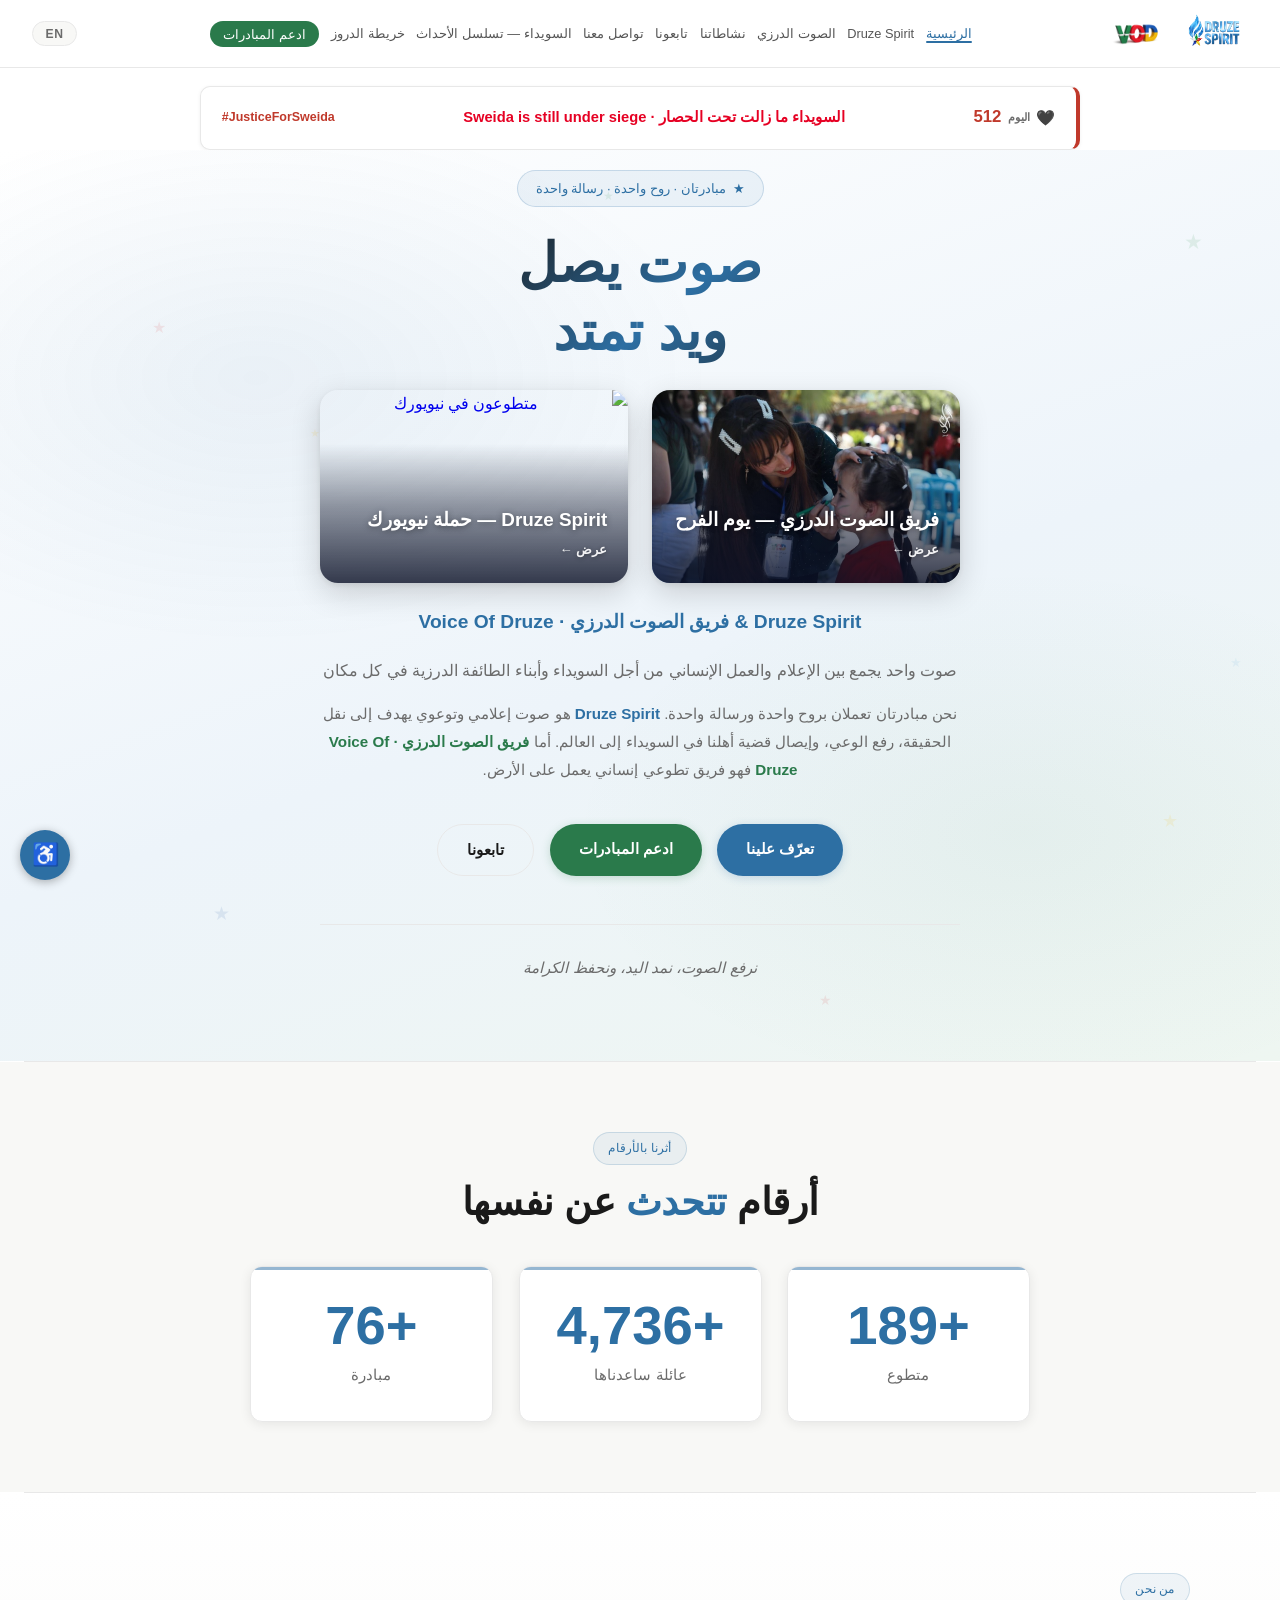
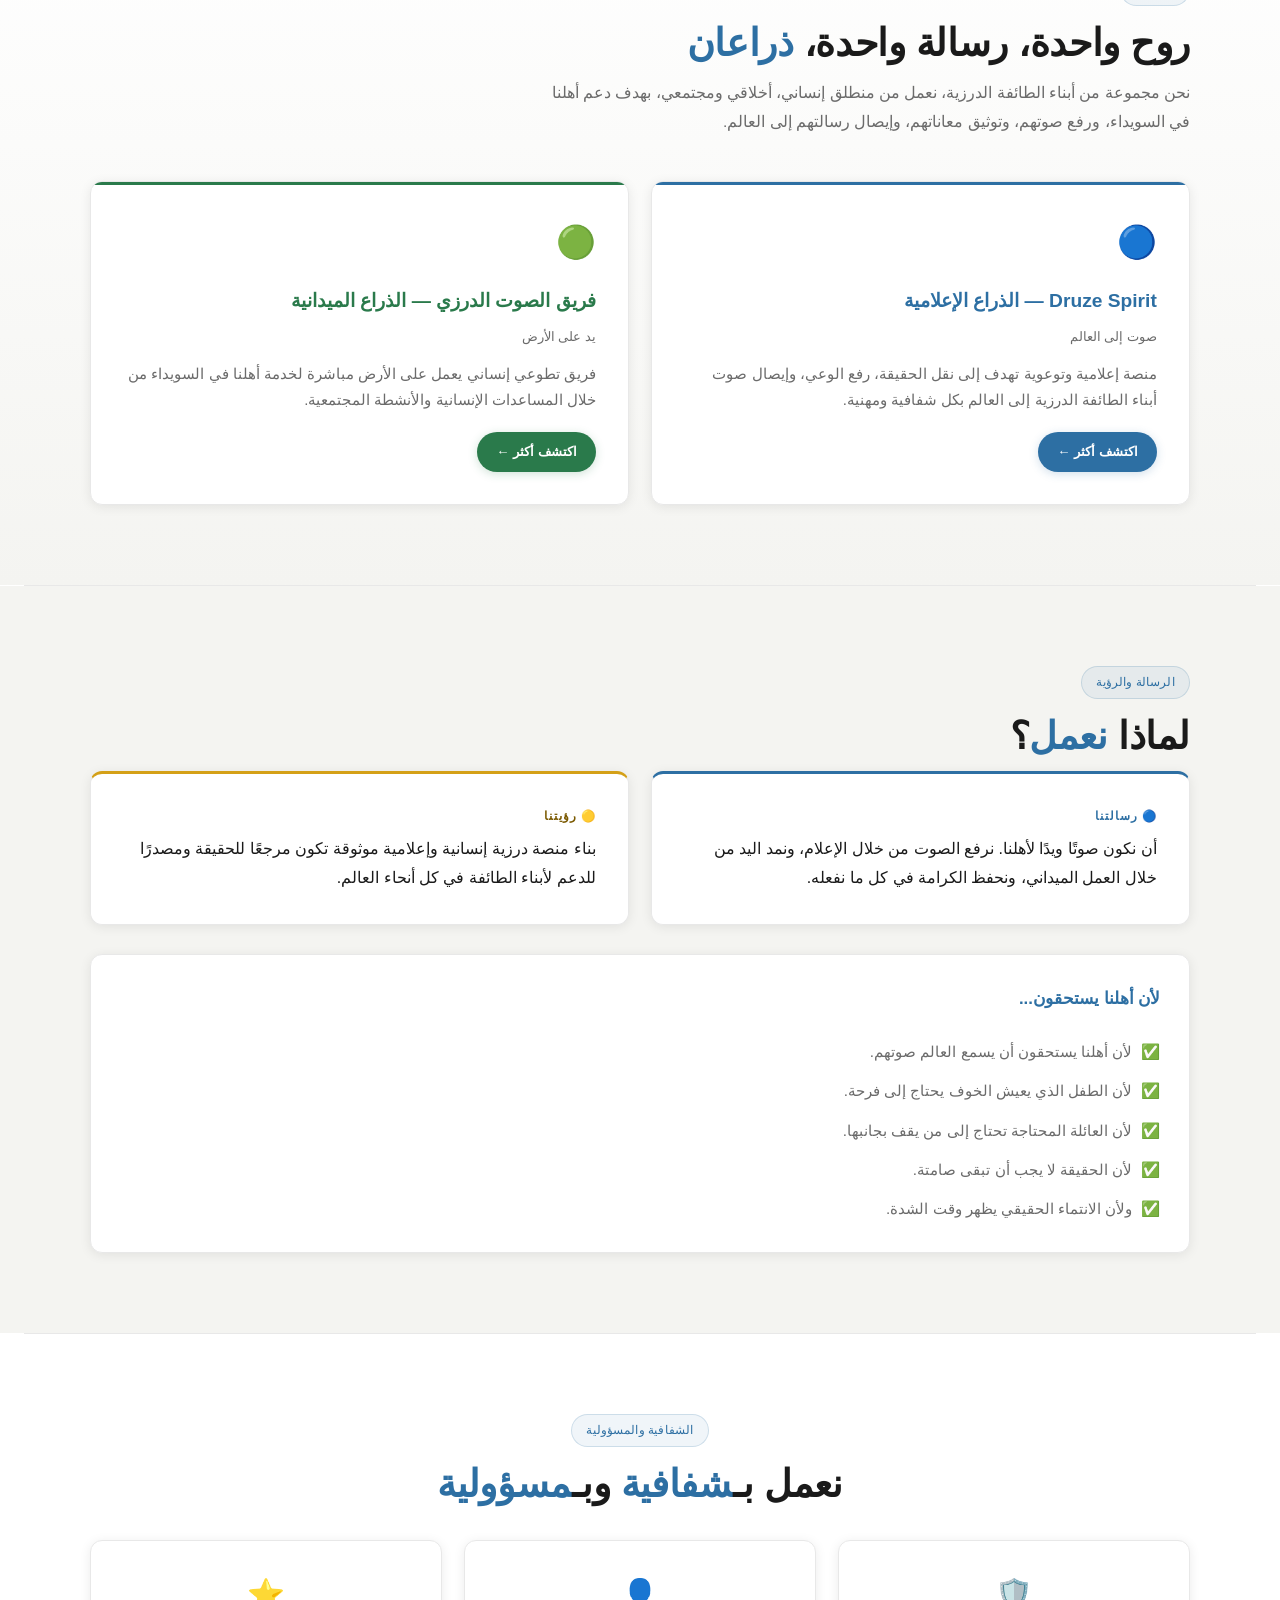
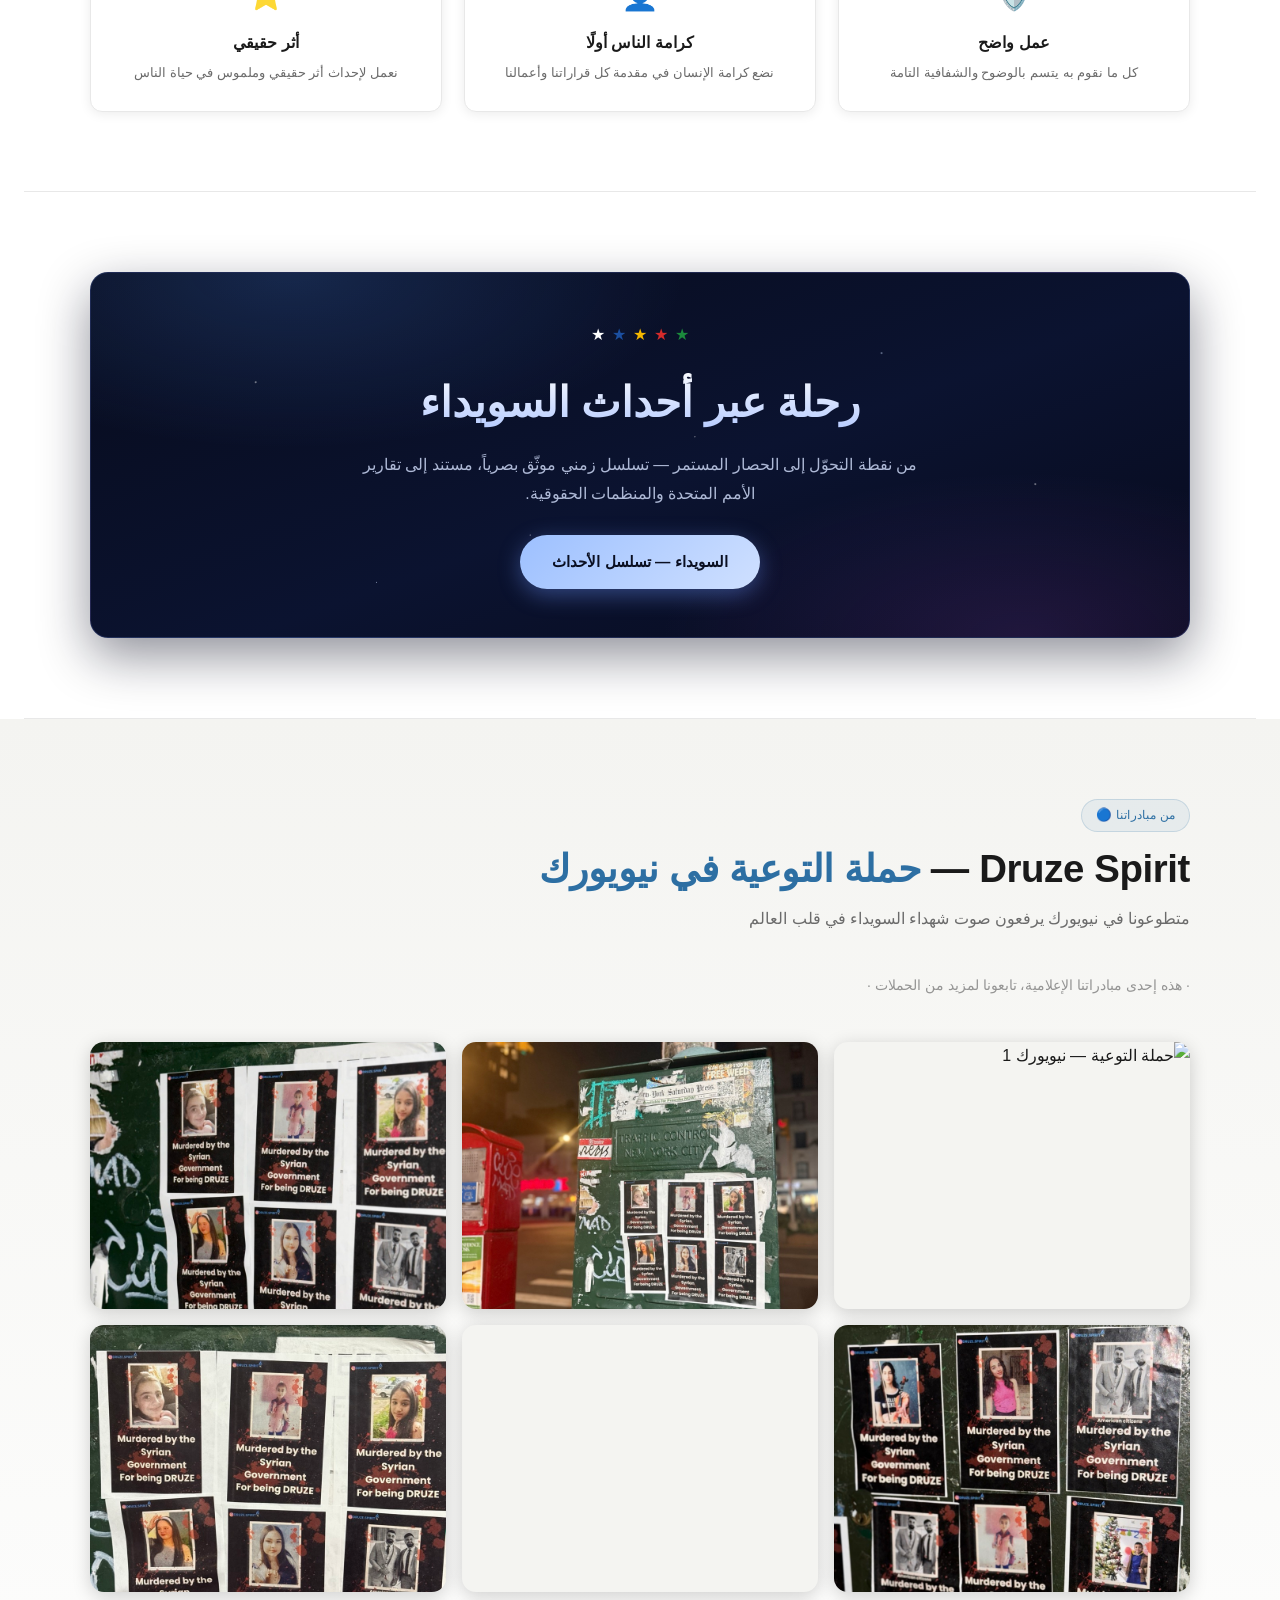
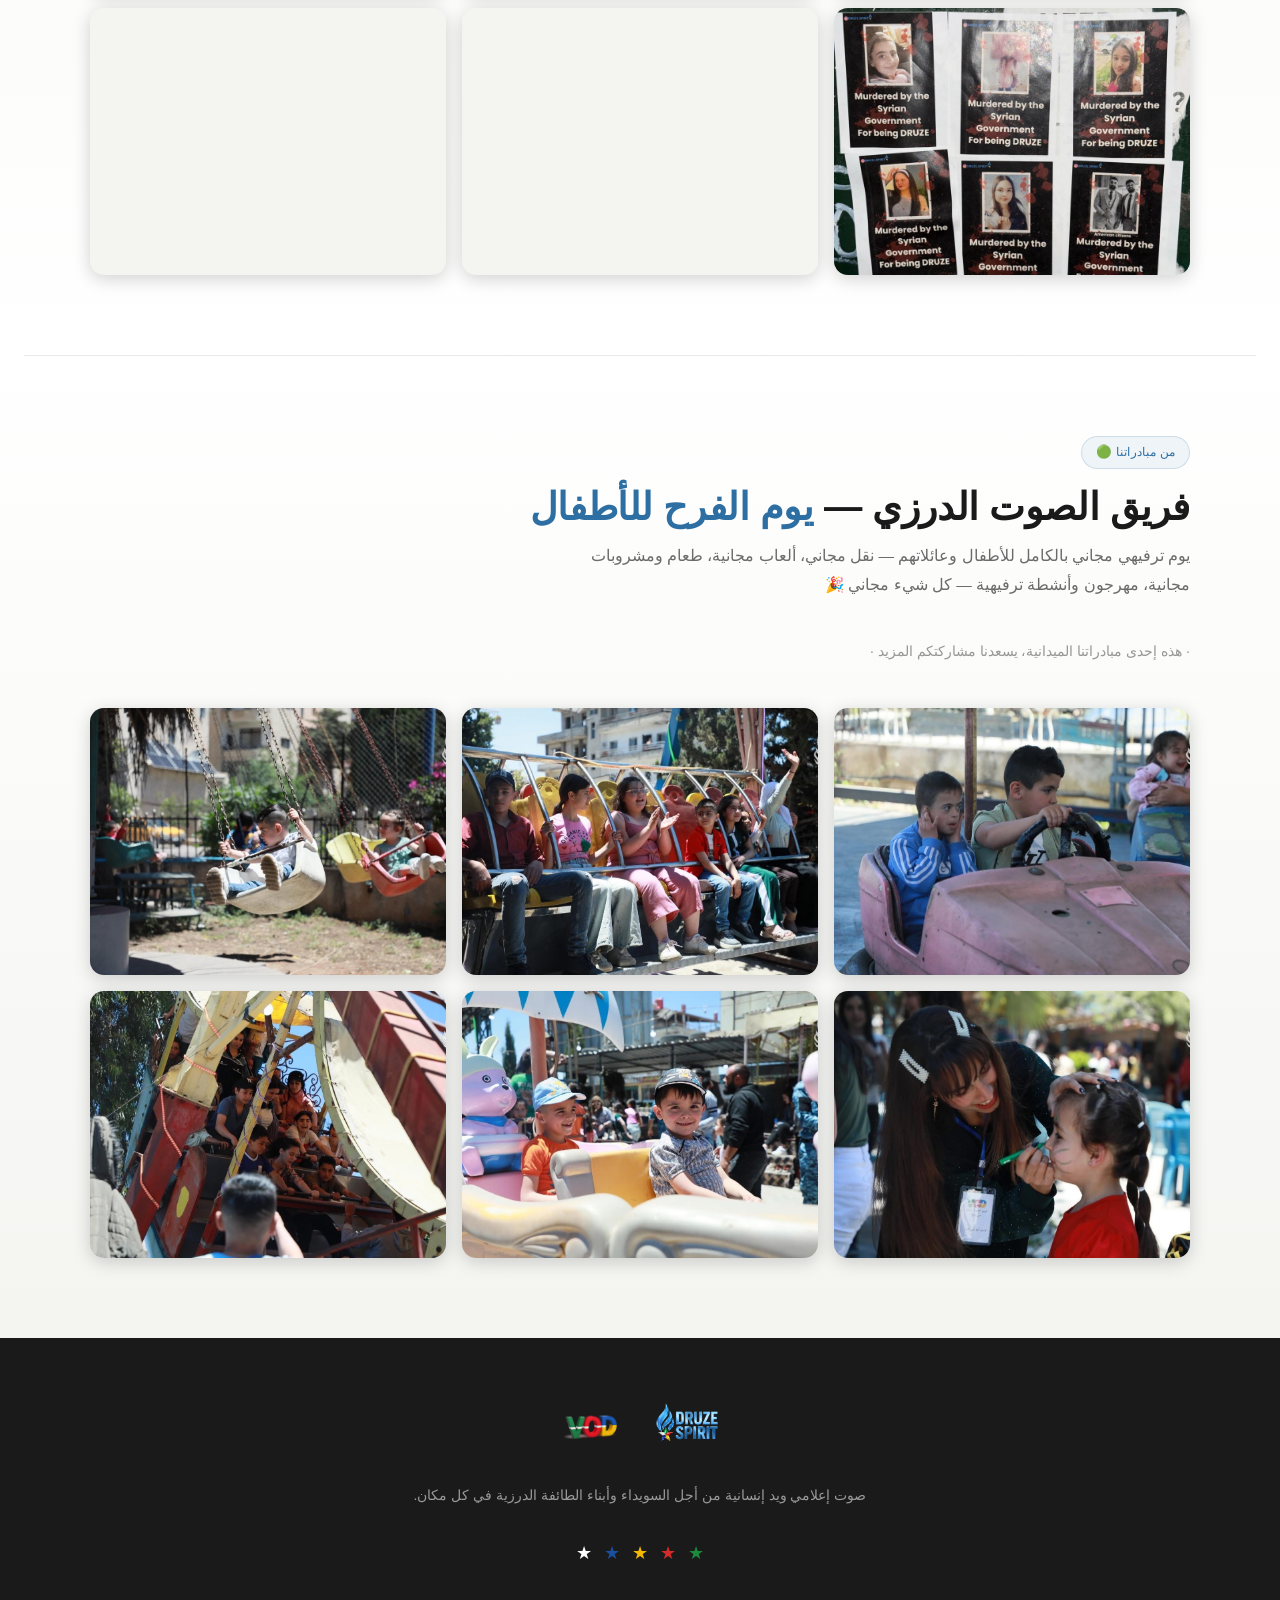
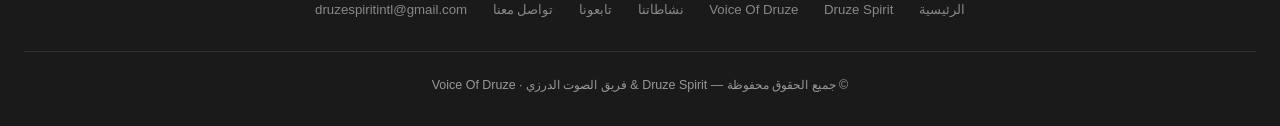
==== commit d1a52bb1: "Add SEO + Open Graph/Twitter meta to all pages and OG image - All 8 pages: meta description, author," ====
--- a/index.html
+++ b/index.html
@@ -22,6 +22,22 @@
 <link rel="preconnect" href="https://fonts.gstatic.com" crossorigin>
 <link rel="stylesheet" href="https://fonts.googleapis.com/css2?family=Cairo:wght@600;700;800;900&family=IBM+Plex+Sans+Arabic:wght@400;500;600;700&display=swap">
 <link rel="stylesheet" href="style.css">
+  <!-- SEO & social meta -->
+  <meta name="description" content="Druze Spirit &amp; Voice of Druze — Two initiatives, one spirit, one mission. A voice that reaches, a hand that extends.">
+  <meta name="author" content="Druze Spirit">
+  <link rel="canonical" href="https://druzespirit.org/">
+  <meta property="og:site_name" content="Druze Spirit">
+  <meta property="og:type" content="website">
+  <meta property="og:title" content="Druze Spirit — A Voice That Reaches">
+  <meta property="og:description" content="Two initiatives, one spirit, one mission. Supporting the Druze community worldwide.">
+  <meta property="og:url" content="https://druzespirit.org/">
+  <meta property="og:image" content="https://druzespirit.org/og-image.jpg">
+  <meta name="twitter:card" content="summary_large_image">
+  <meta name="twitter:site" content="@DruzeSpirit">
+  <meta name="twitter:creator" content="@DruzeSpirit">
+  <meta name="twitter:title" content="Druze Spirit">
+  <meta name="twitter:description" content="Two initiatives, one spirit, one mission.">
+  <meta name="twitter:image" content="https://druzespirit.org/og-image.jpg">
 </head>
 <body>
 <a href="#main-content" class="skip-link">تخطى إلى المحتوى الرئيسي</a>
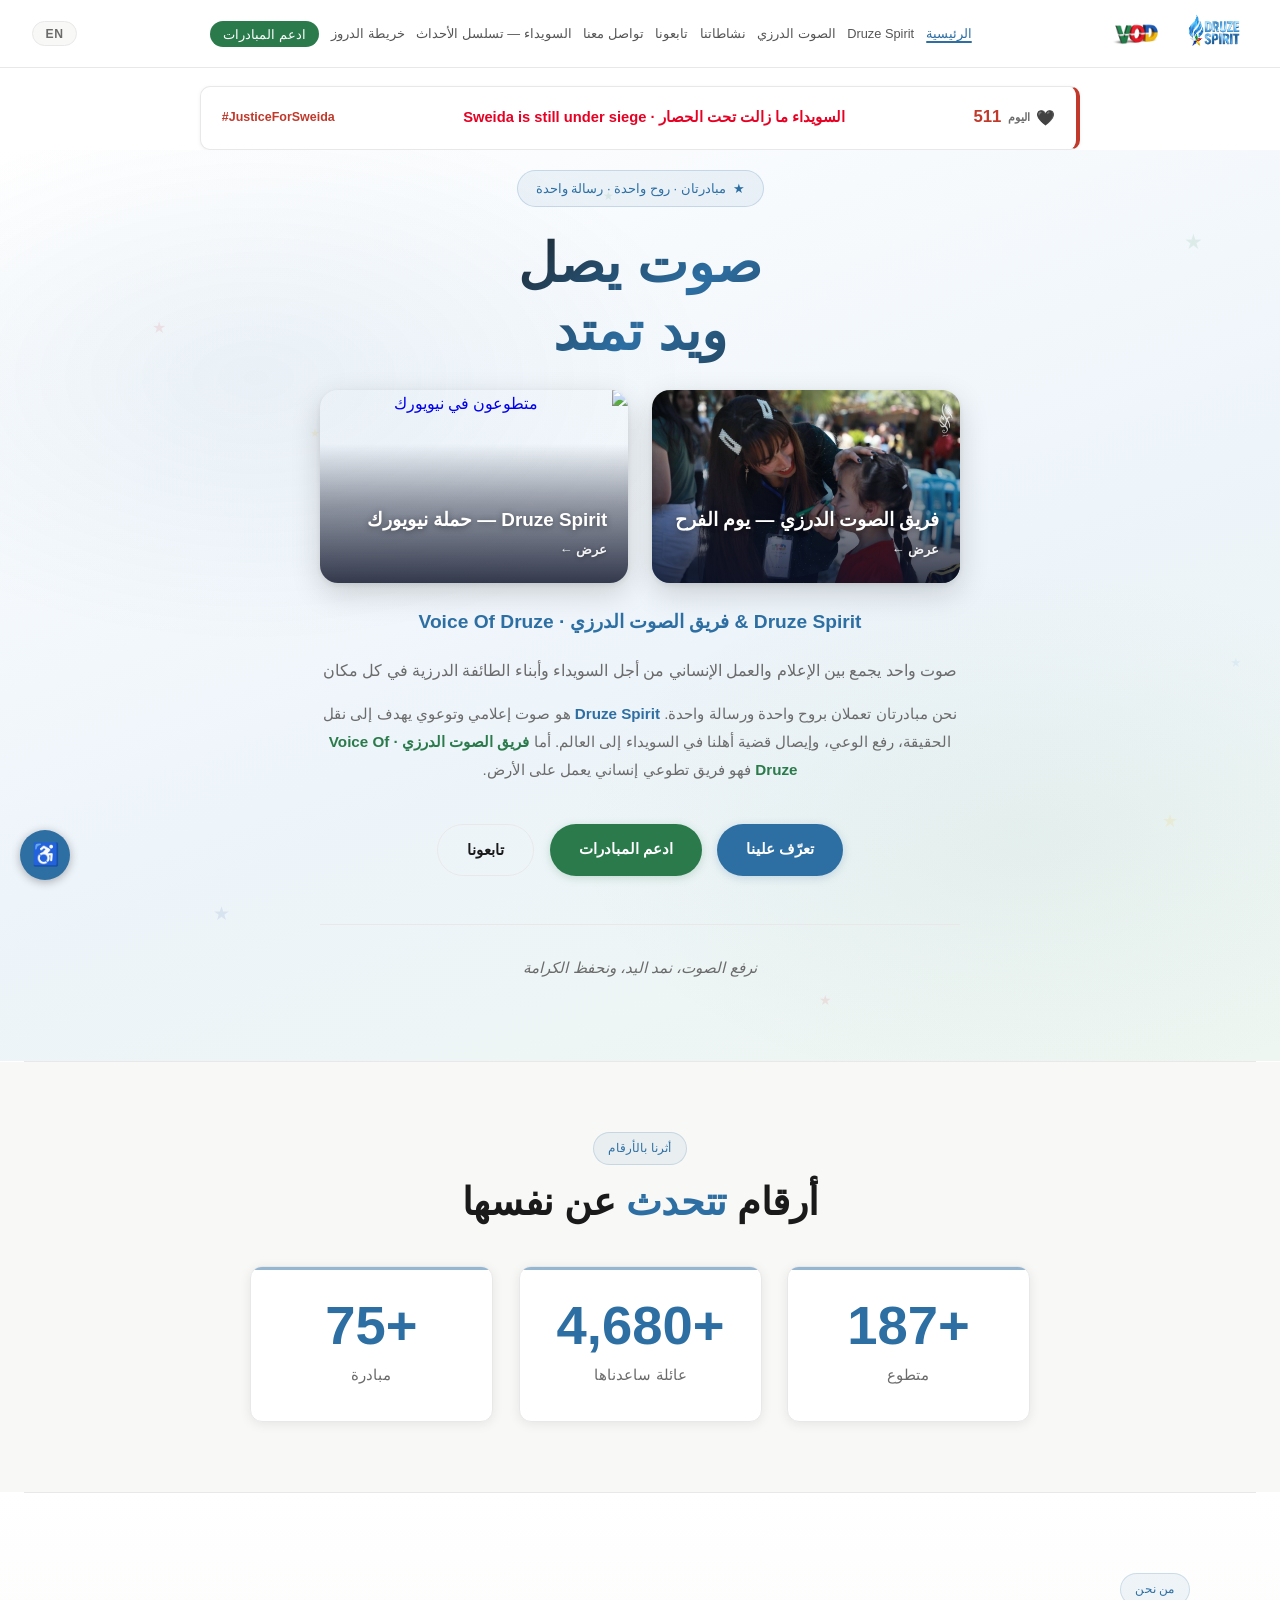
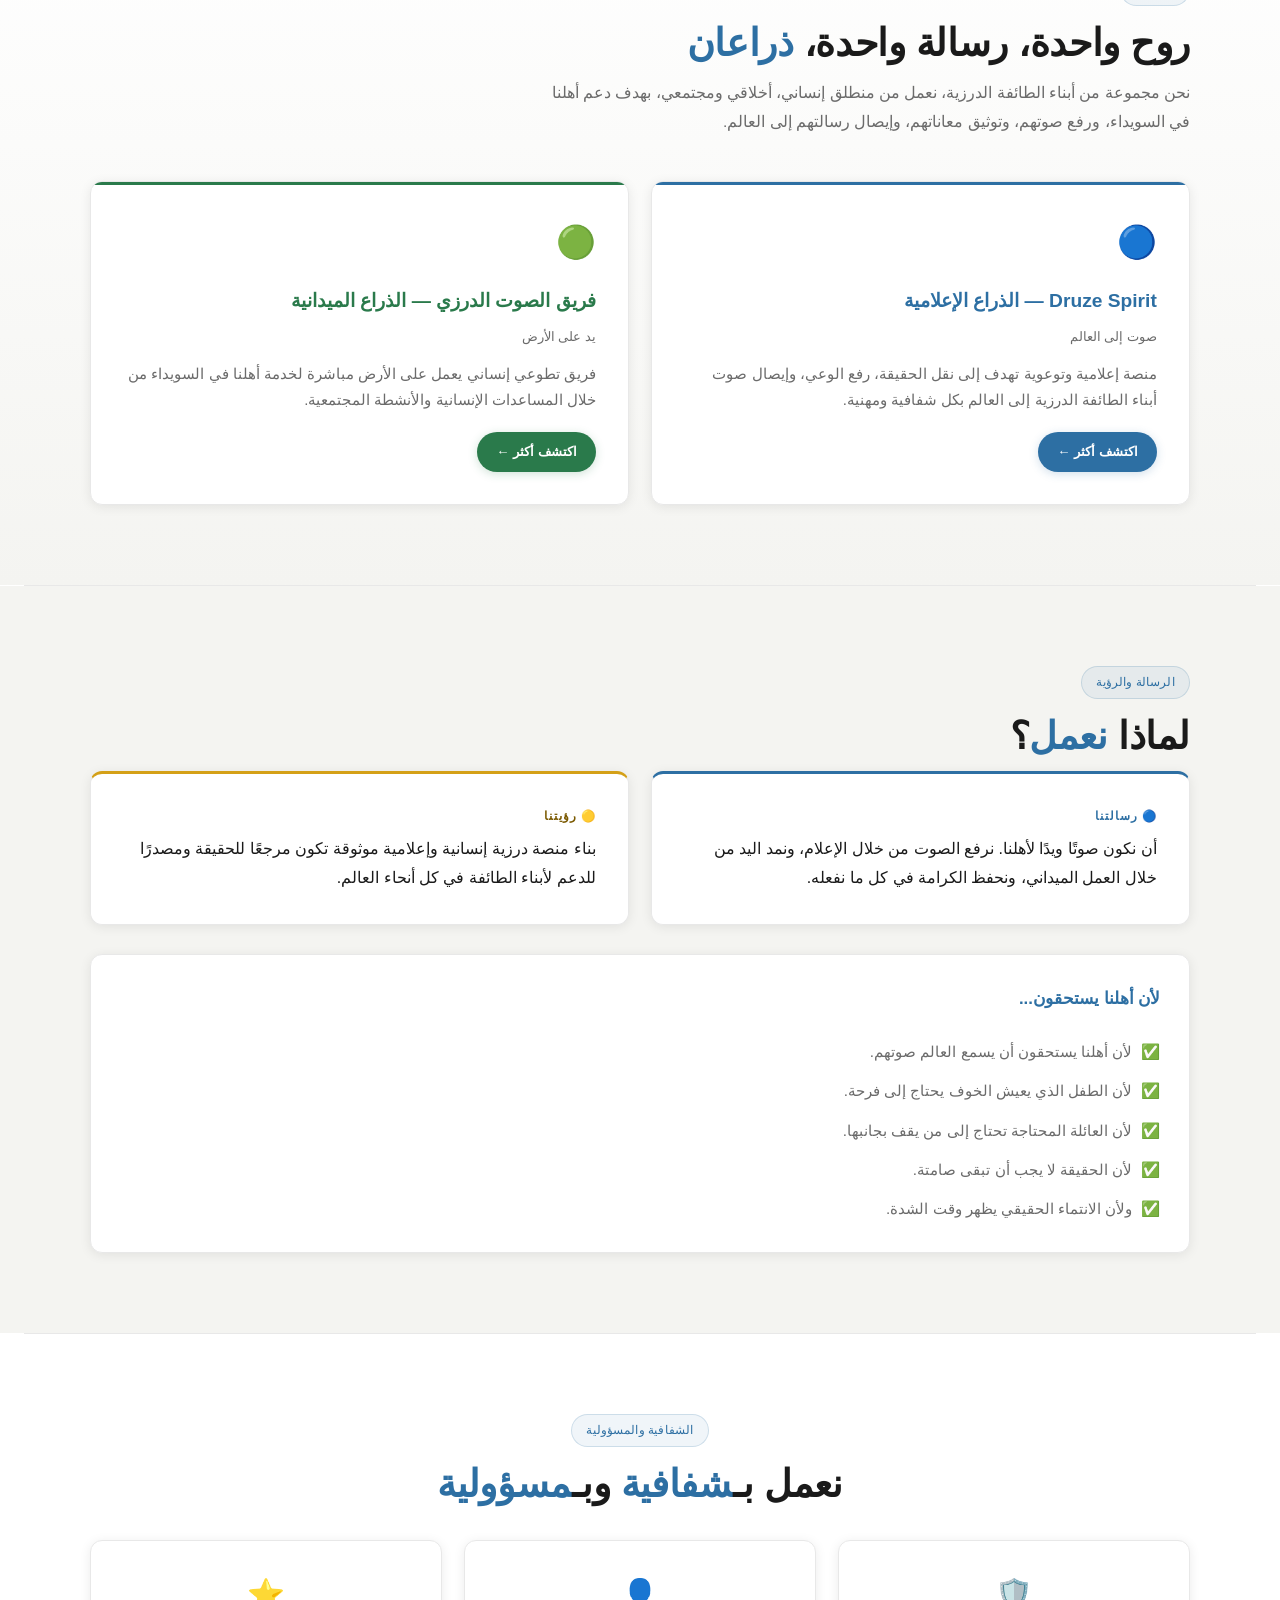
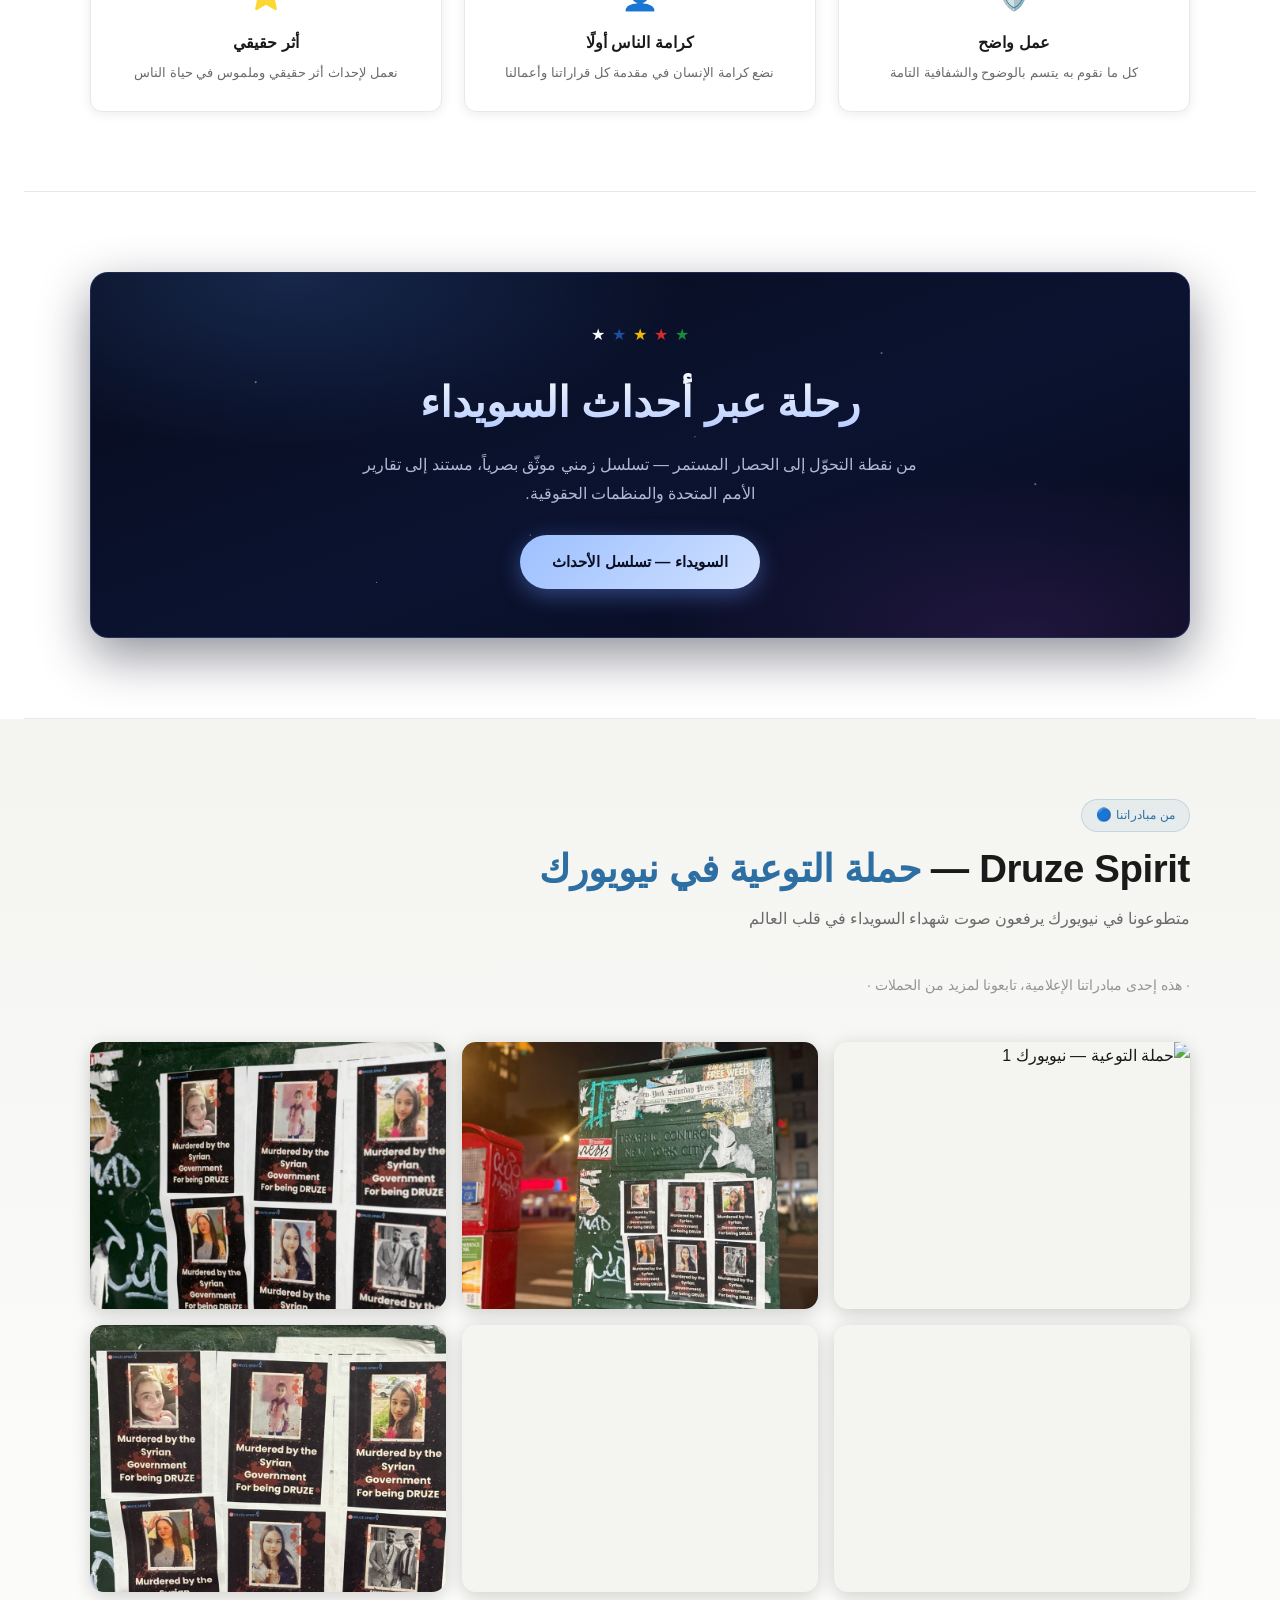
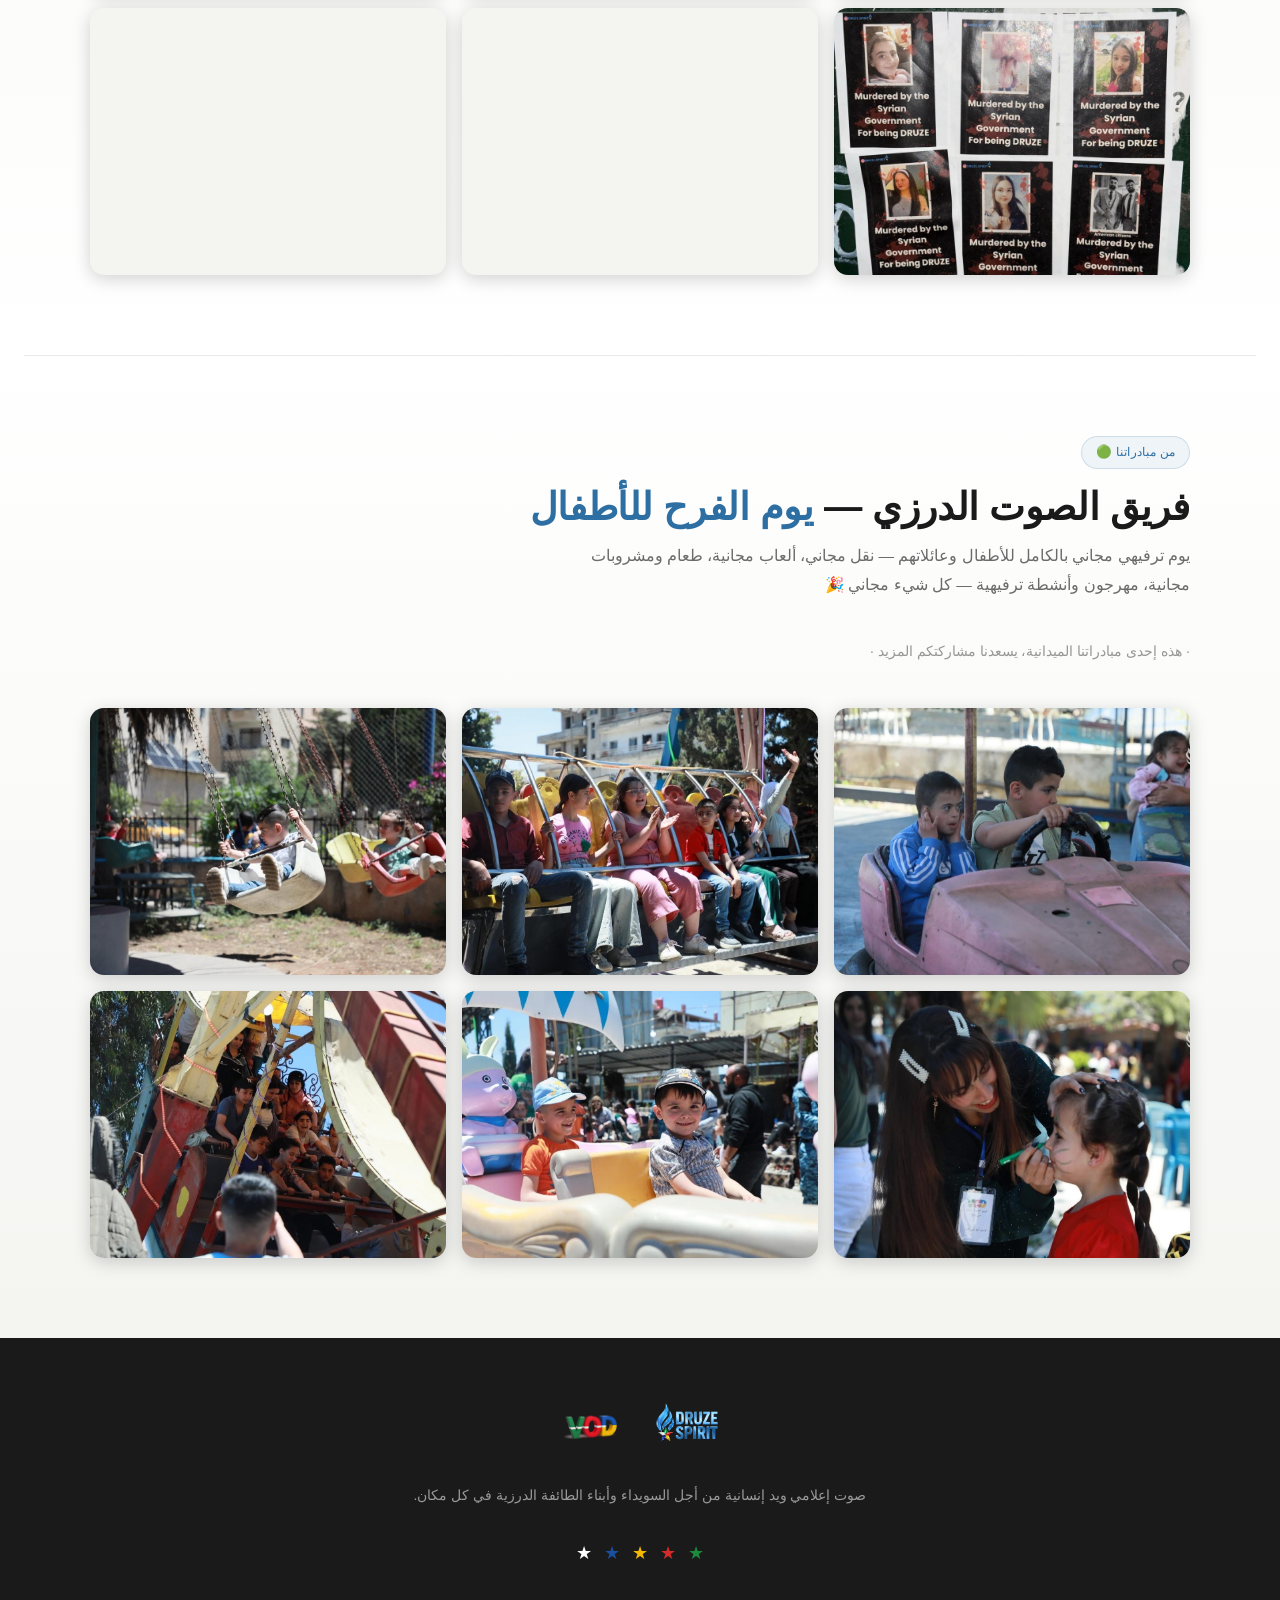
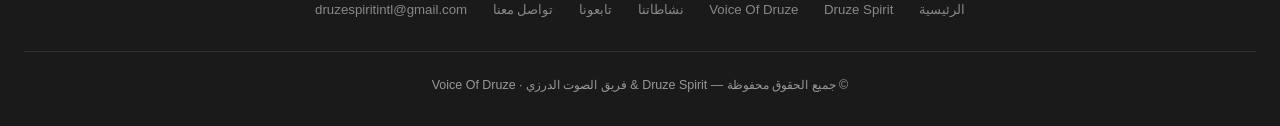
==== commit 8f9c5d72: "Siege banner: compute day count dynamically, refresh at midnight Replace the hardcoded-style counter" ====
--- a/index.html
+++ b/index.html
@@ -519,13 +519,29 @@
 });
 document.addEventListener('click', e => { if (!ham.contains(e.target) && !mob.contains(e.target) && e.target.id !== 'lang-toggle') { ham.classList.remove('open'); mob.classList.remove('open'); ham.setAttribute('aria-expanded','false'); mob.setAttribute('aria-hidden','true'); } });
 
-// Siege day counter — auto-updates daily
+// Siege day counter — computed from 13 Jul 2025, auto-updates at midnight
 (function(){
-  const siegeStart = new Date('2025-07-13');
-  const today = new Date();
-  const dayNumber = Math.floor((today - siegeStart) / (1000 * 60 * 60 * 24)) + 1;
   const el = document.getElementById('siege-day');
-  if (el) el.textContent = dayNumber;
+  if (!el) return;
+  const start = new Date('2025-07-13T00:00:00');   // day the events in Sweida began
+
+  function updateCounter(){
+    const today = new Date();
+    today.setHours(0, 0, 0, 0);
+    const days = Math.floor((today - start) / (1000 * 60 * 60 * 24));
+    el.textContent = days;                          // language-neutral; shows in both AR & EN
+  }
+
+  function scheduleMidnight(){
+    const now = new Date();
+    const midnight = new Date(now);
+    midnight.setHours(24, 0, 0, 0);                 // next midnight (local)
+    const msToMidnight = midnight - now;
+    setTimeout(function(){ updateCounter(); scheduleMidnight(); }, msToMidnight);
+  }
+
+  updateCounter();
+  scheduleMidnight();
 })();
 
 // Nav scroll shadow
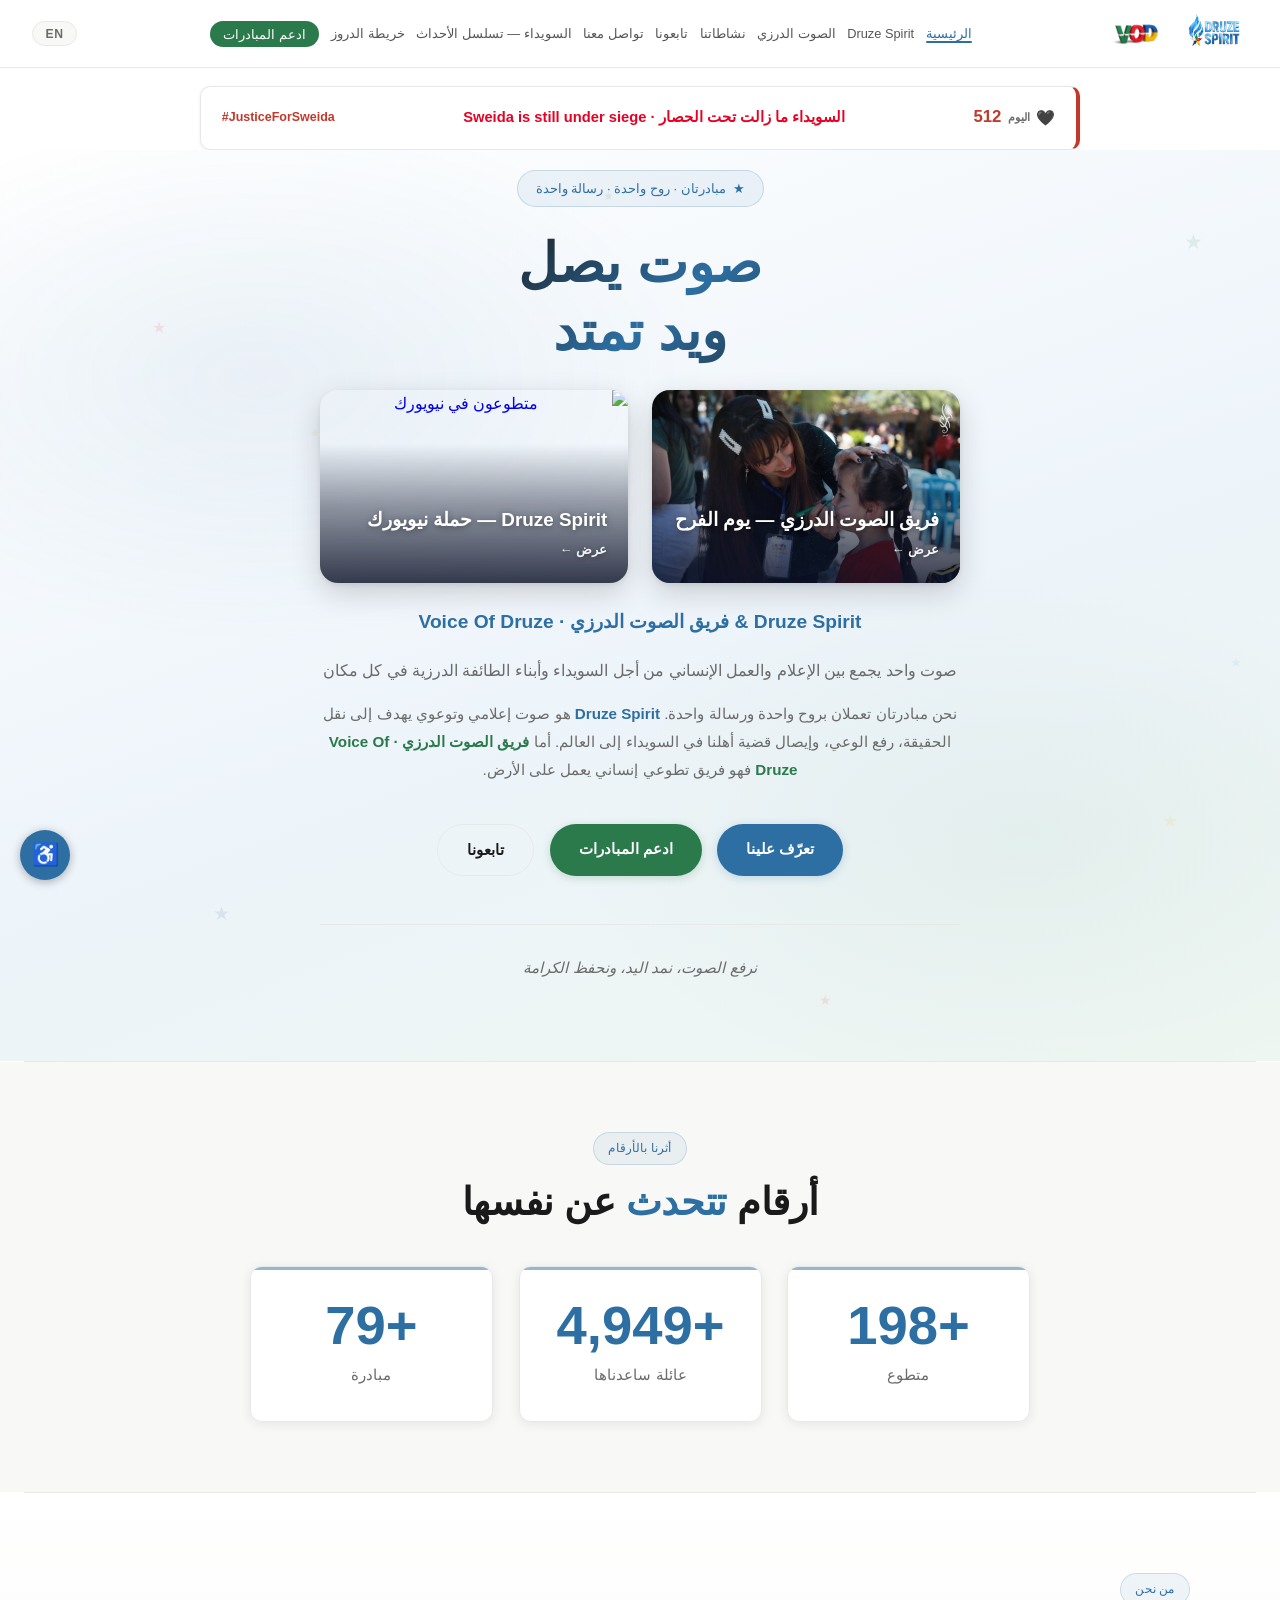
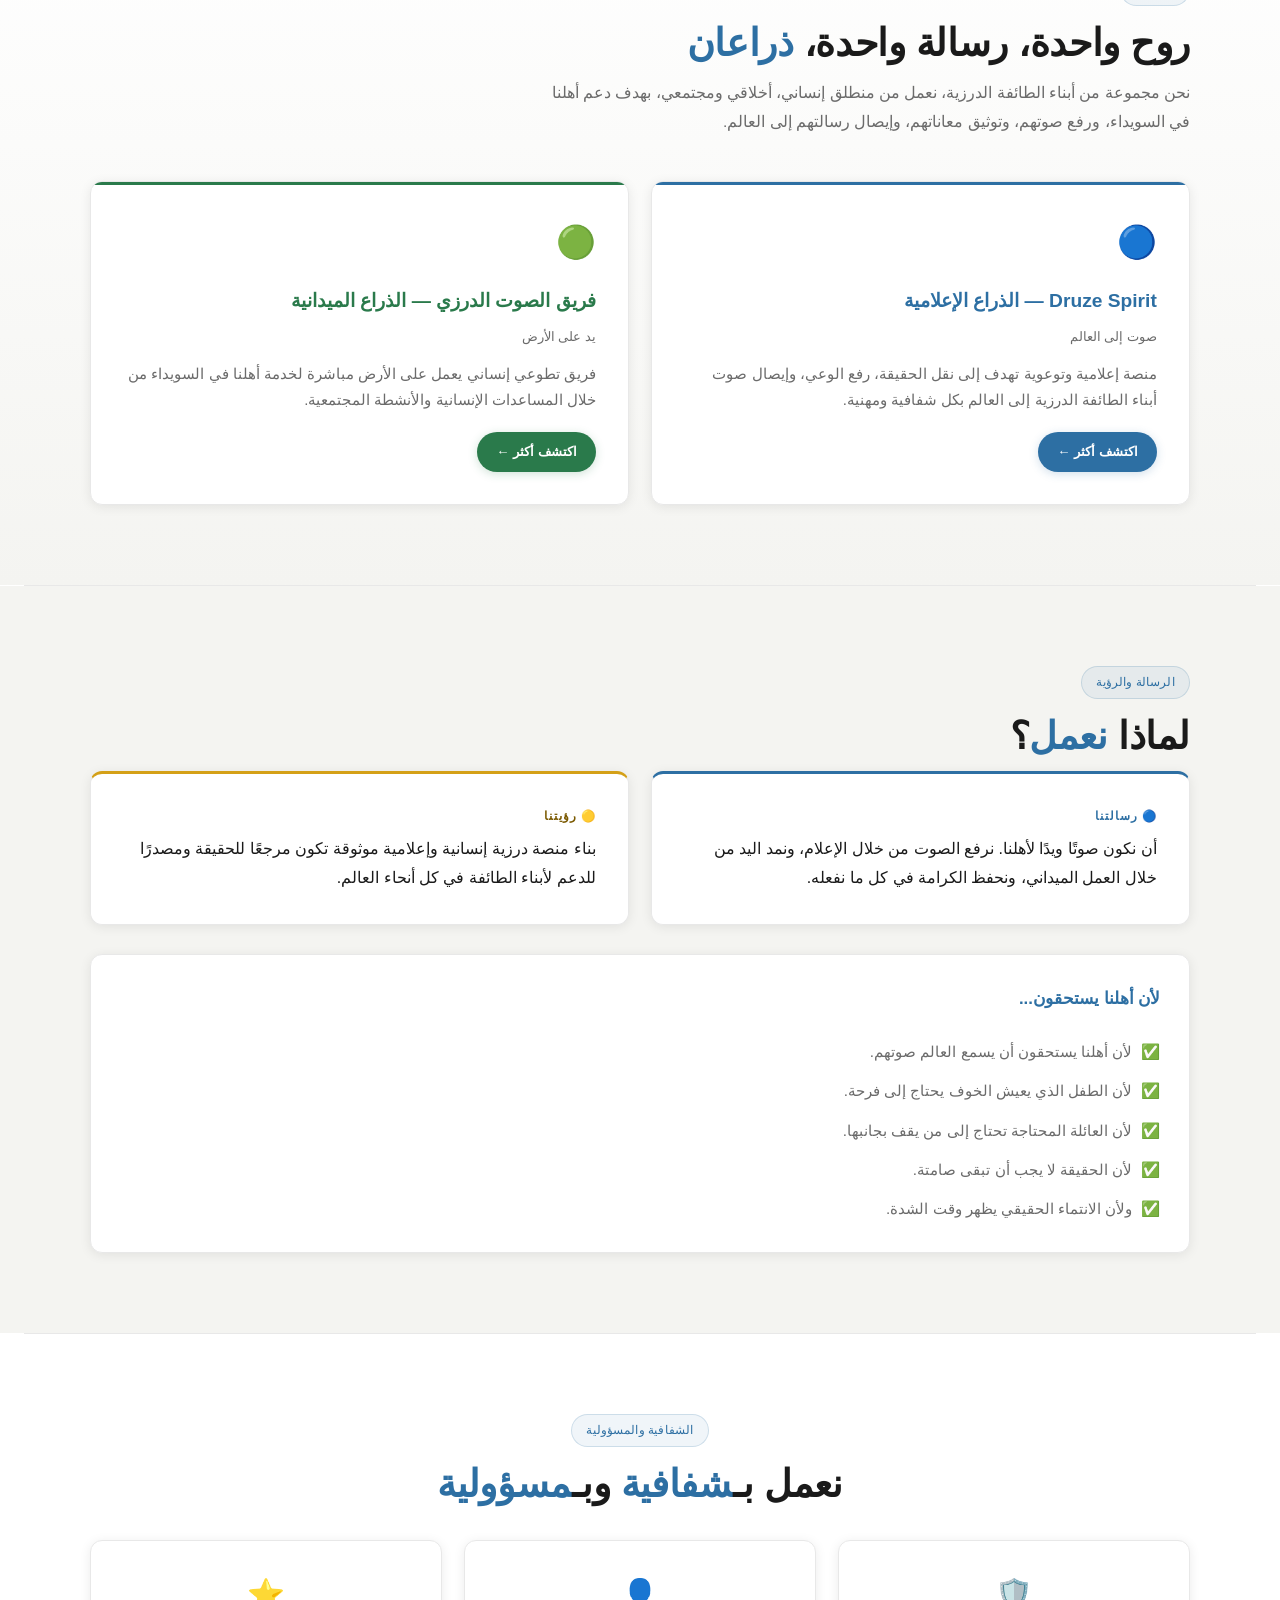
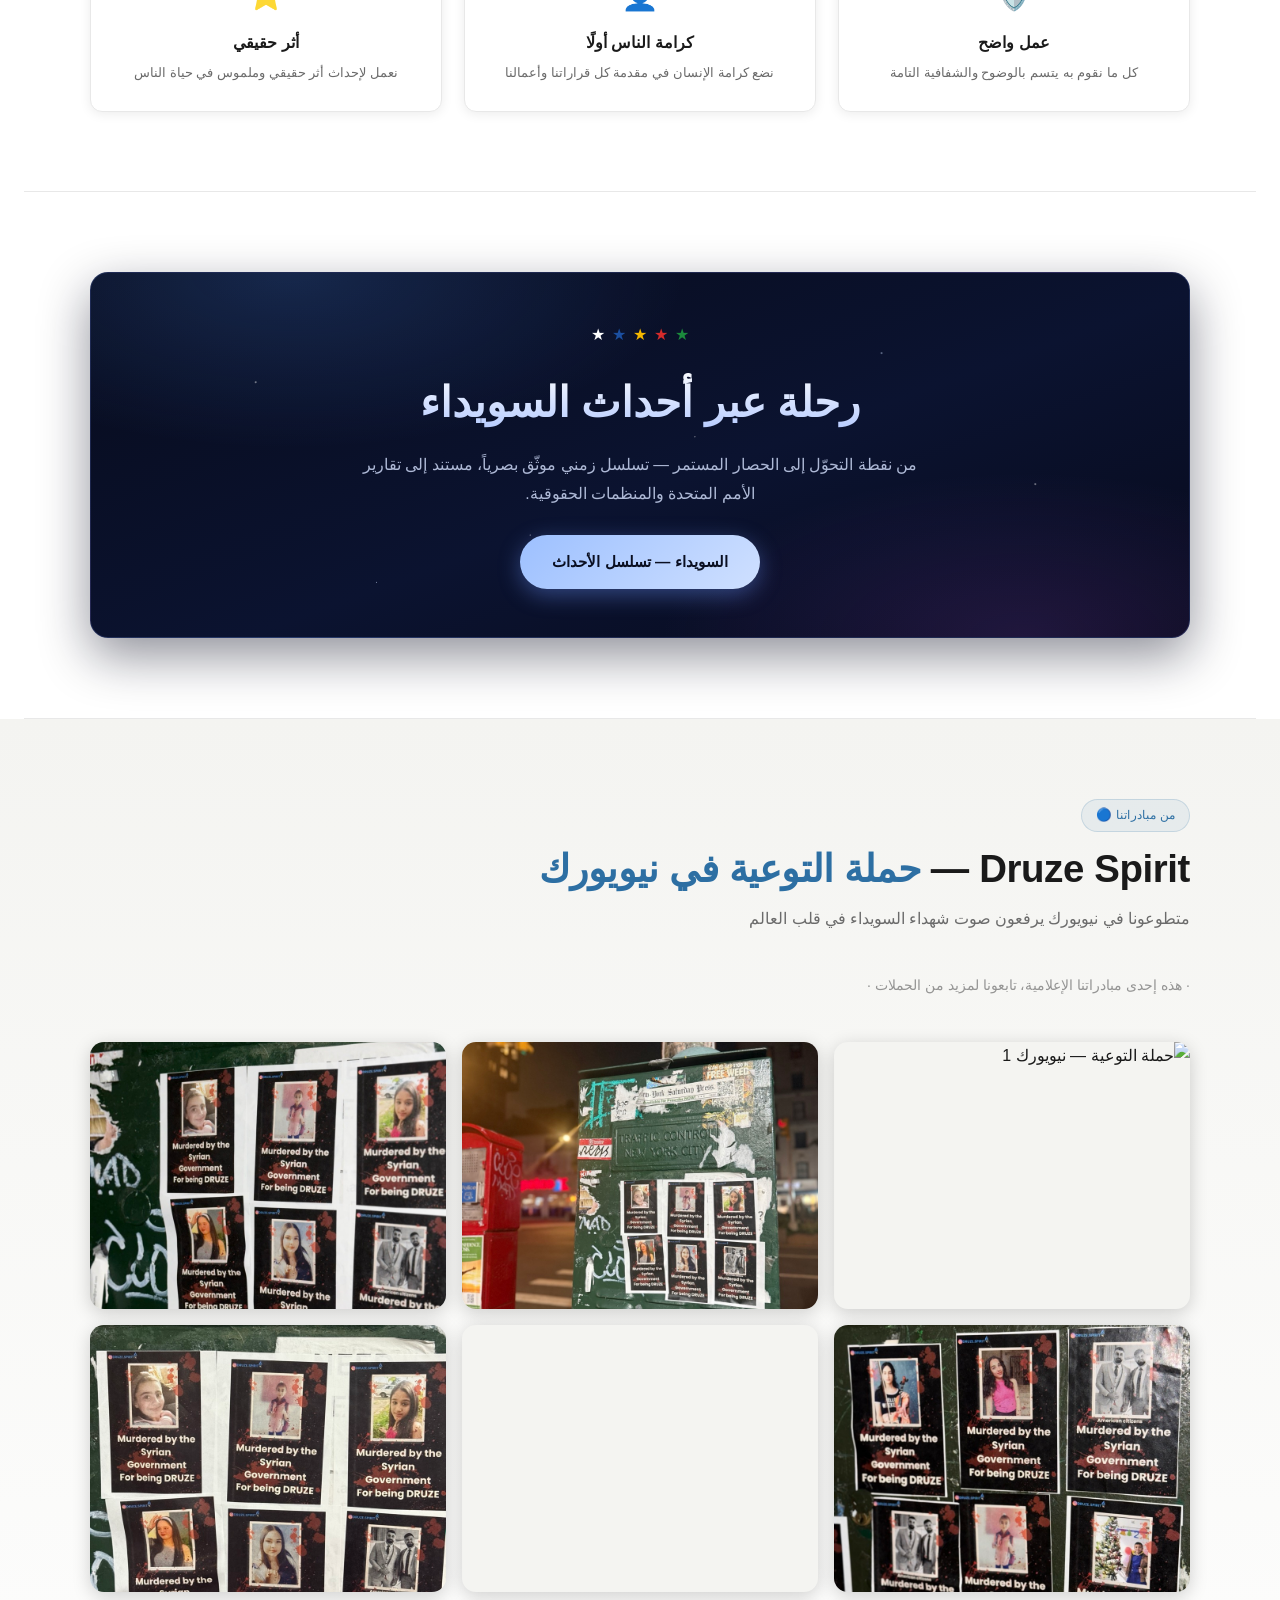
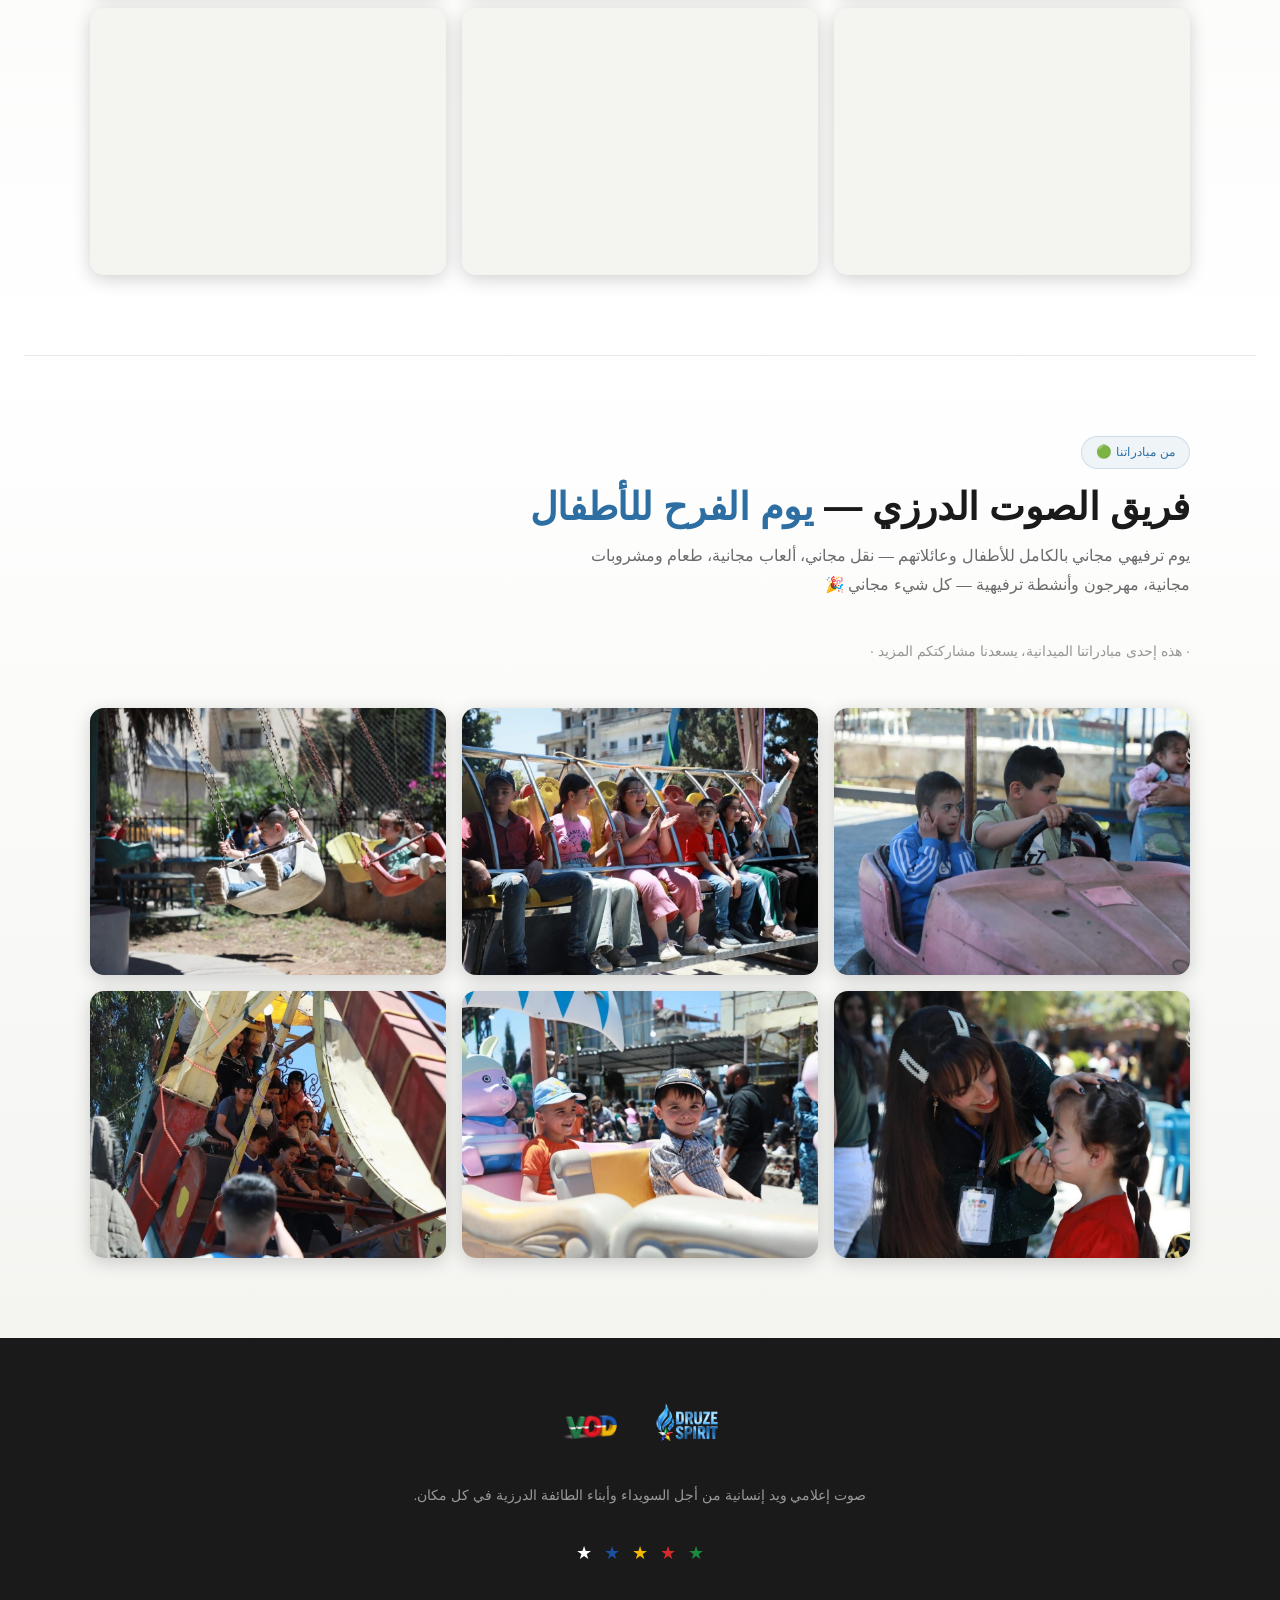
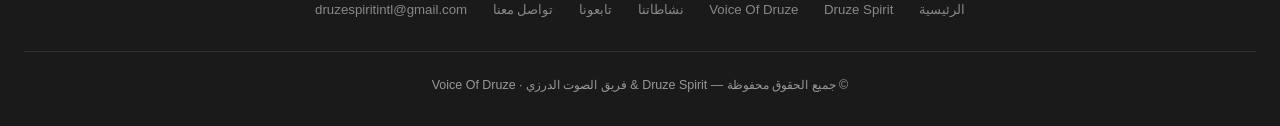
==== commit f90090ba: "sweida-timeline: add sexual-violence findings and a Sources & Reports section - Deadliest wave (14–1" ====
--- a/index.html
+++ b/index.html
@@ -528,7 +528,7 @@
   function updateCounter(){
     const today = new Date();
     today.setHours(0, 0, 0, 0);
-    const days = Math.floor((today - start) / (1000 * 60 * 60 * 24));
+    const days = Math.floor((today - start) / (1000 * 60 * 60 * 24)) + 1;  // 13 Jul = day 1 (inclusive)
     el.textContent = days;                          // language-neutral; shows in both AR & EN
   }
 
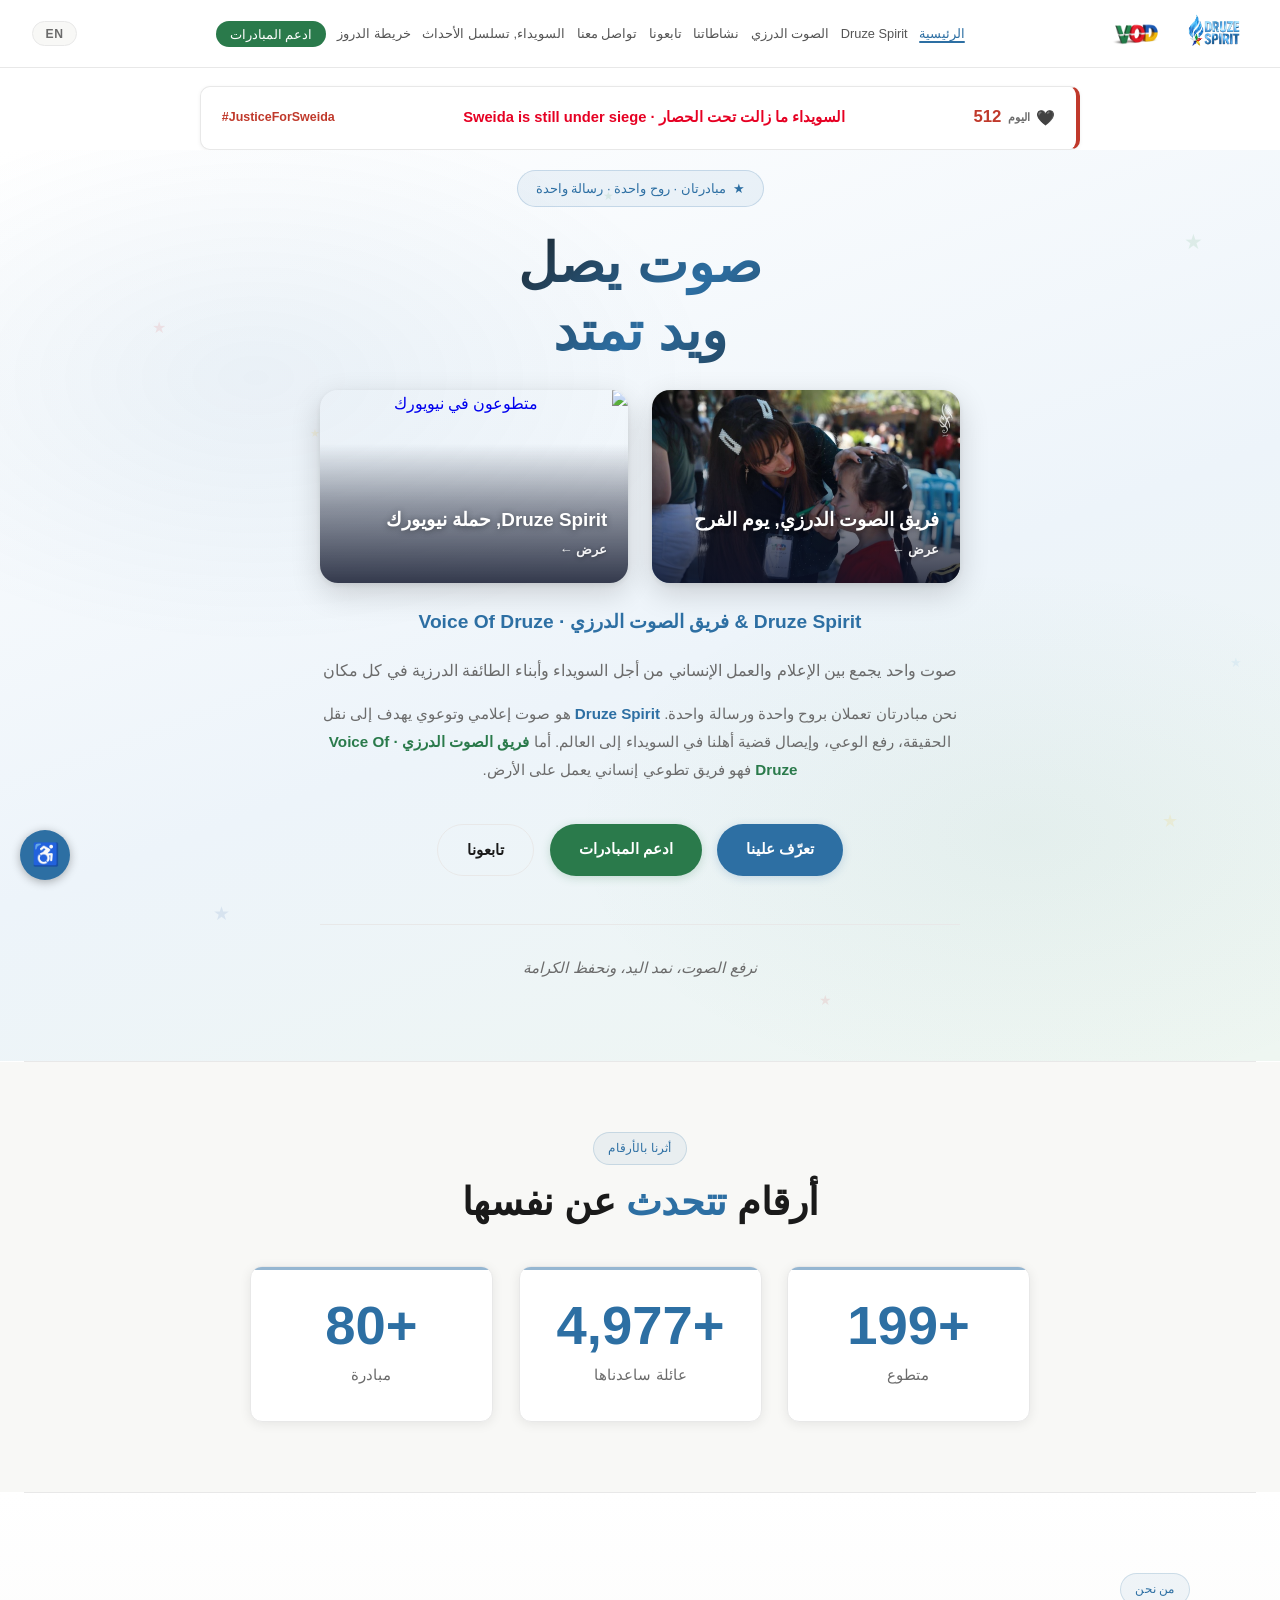
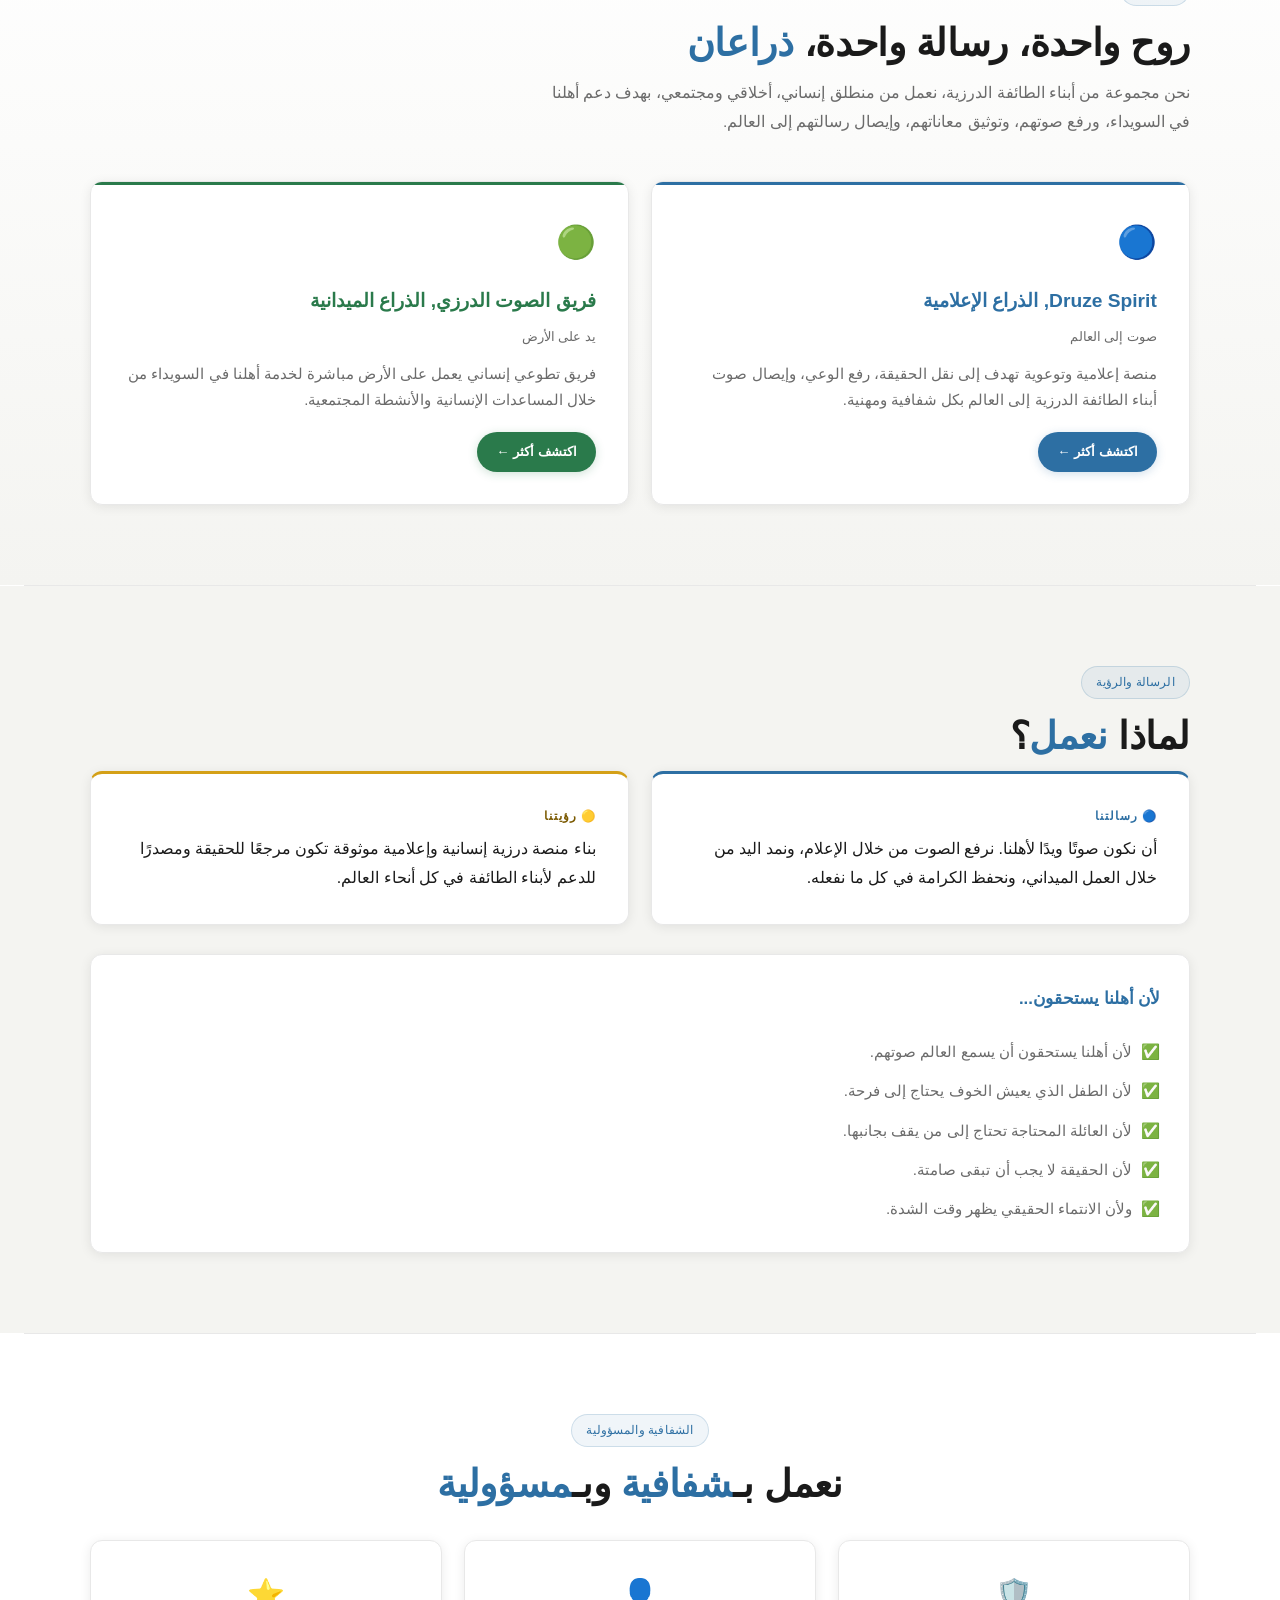
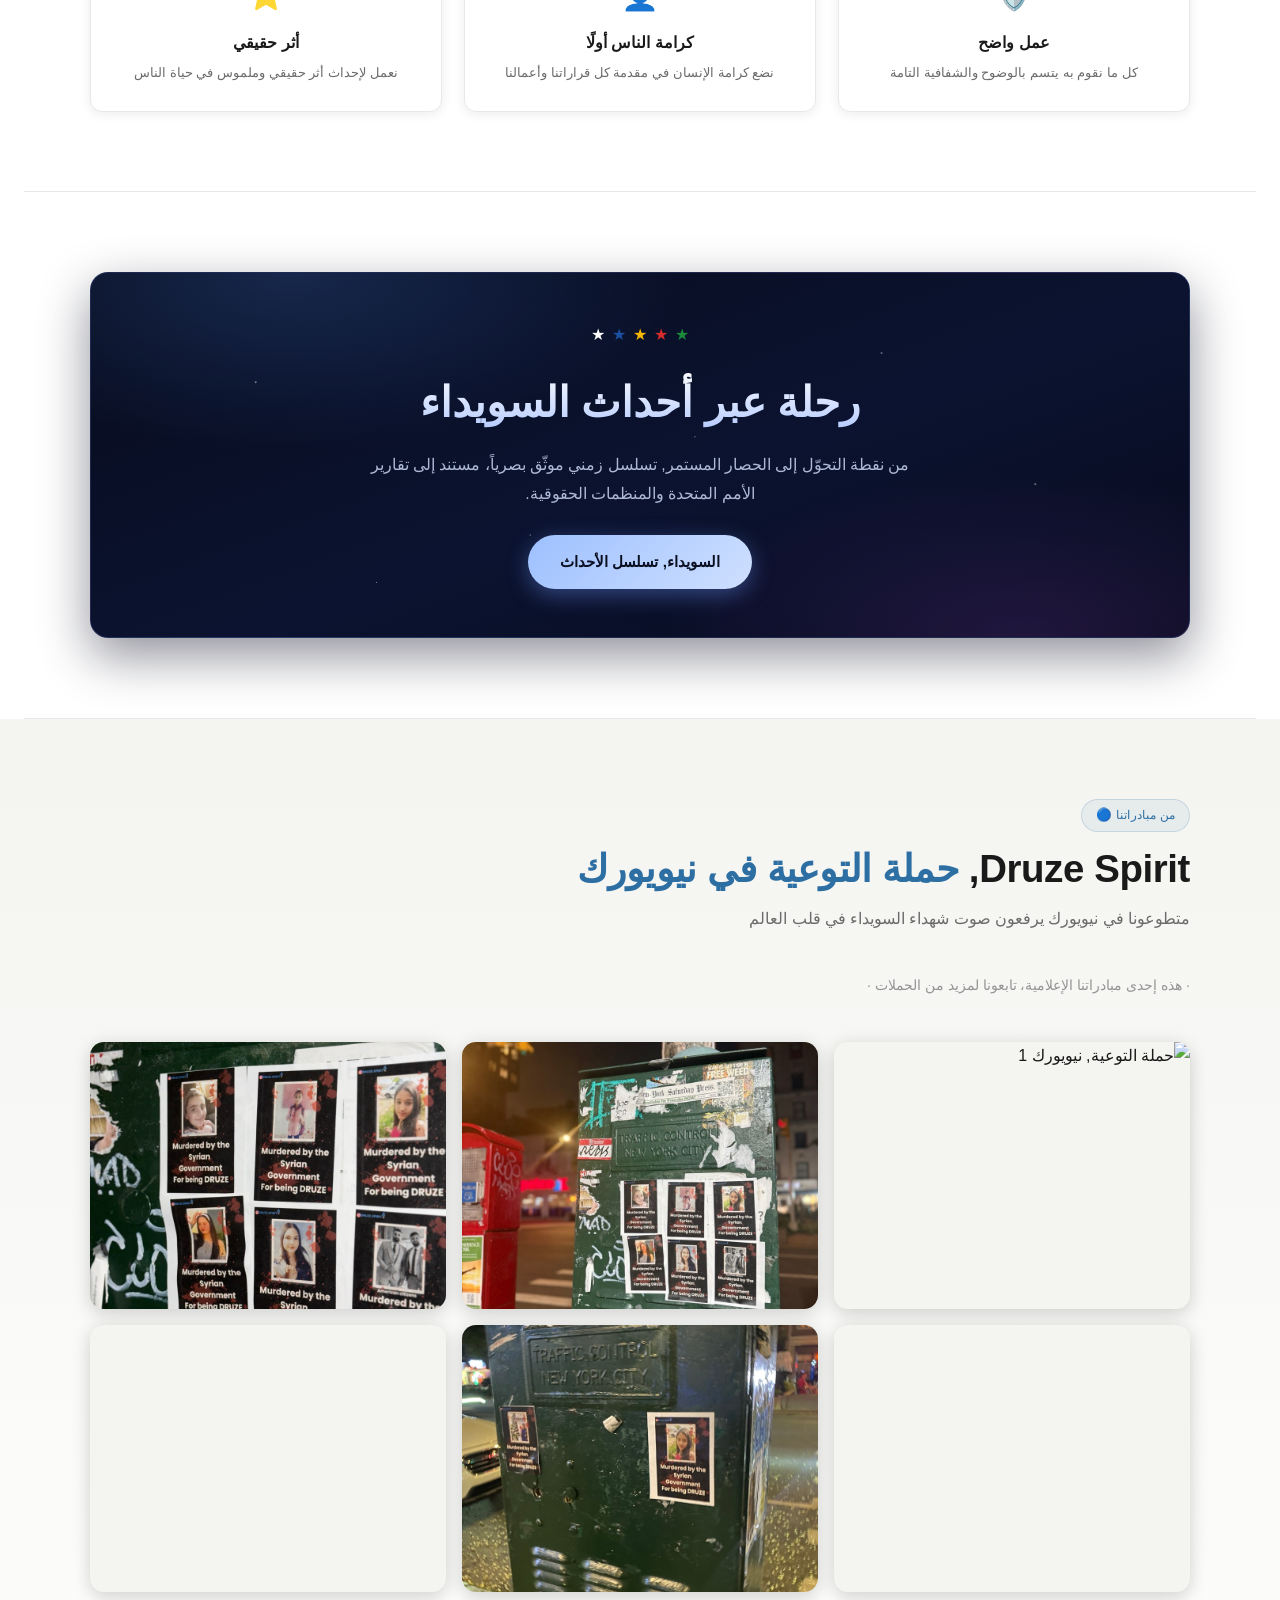
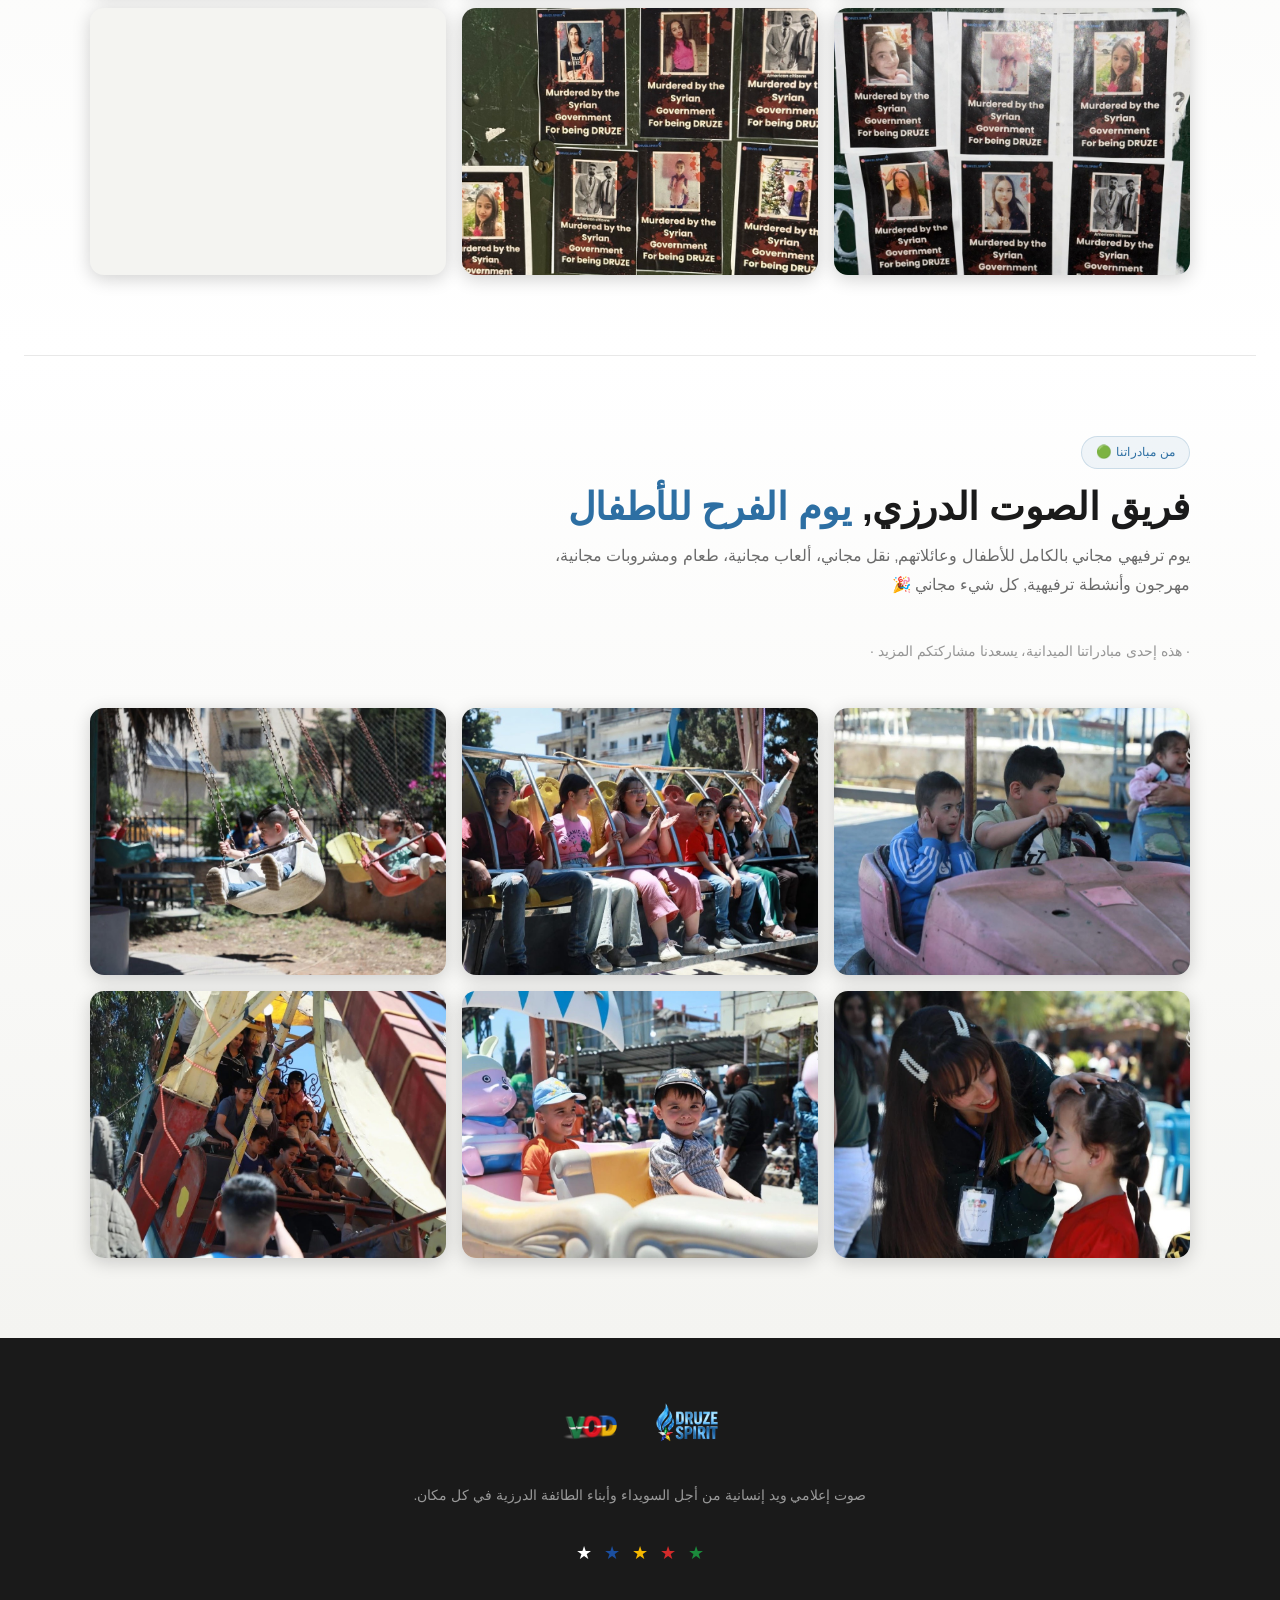
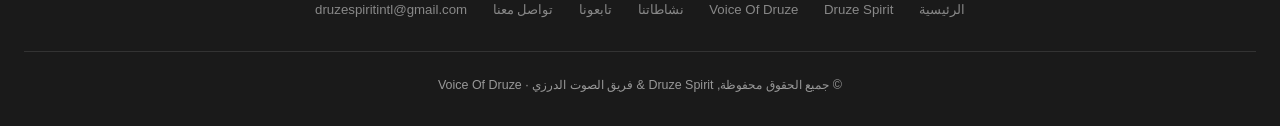
==== commit 055cb434: "Replace all em dashes across the site with commas Swap every em dash (U+2014) in the HTML, CSS and J" ====
--- a/index.html
+++ b/index.html
@@ -23,12 +23,12 @@
 <link rel="stylesheet" href="https://fonts.googleapis.com/css2?family=Cairo:wght@600;700;800;900&family=IBM+Plex+Sans+Arabic:wght@400;500;600;700&display=swap">
 <link rel="stylesheet" href="style.css">
   <!-- SEO & social meta -->
-  <meta name="description" content="Druze Spirit &amp; Voice of Druze — Two initiatives, one spirit, one mission. A voice that reaches, a hand that extends.">
+  <meta name="description" content="Druze Spirit &amp; Voice of Druze, Two initiatives, one spirit, one mission. A voice that reaches, a hand that extends.">
   <meta name="author" content="Druze Spirit">
   <link rel="canonical" href="https://druzespirit.org/">
   <meta property="og:site_name" content="Druze Spirit">
   <meta property="og:type" content="website">
-  <meta property="og:title" content="Druze Spirit — A Voice That Reaches">
+  <meta property="og:title" content="Druze Spirit, A Voice That Reaches">
   <meta property="og:description" content="Two initiatives, one spirit, one mission. Supporting the Druze community worldwide.">
   <meta property="og:url" content="https://druzespirit.org/">
   <meta property="og:image" content="https://druzespirit.org/og-image.jpg">
@@ -52,7 +52,7 @@
     <li><a href="activities.html" data-ar="نشاطاتنا" data-en="Our Activities">نشاطاتنا</a></li>
     <li><a href="follow-us.html" data-ar="تابعونا" data-en="Follow Us">تابعونا</a></li>
     <li><a href="contact.html" data-ar="تواصل معنا" data-en="Contact Us">تواصل معنا</a></li>
-    <li><a href="sweida-timeline.html" data-ar="السويداء — تسلسل الأحداث" data-en="Sweida — Timeline of Events">السويداء — تسلسل الأحداث</a></li>
+    <li><a href="sweida-timeline.html" data-ar="السويداء, تسلسل الأحداث" data-en="Sweida, Timeline of Events">السويداء, تسلسل الأحداث</a></li>
     <li><a href="druze-map.html" data-ar="خريطة الدروز" data-en="Druze Map">خريطة الدروز</a></li>
     <li><a href="contact.html" class="cta" data-ar="ادعم المبادرات" data-en="Support Our Mission">ادعم المبادرات</a></li>
   </ul>
@@ -68,7 +68,7 @@
   <a href="activities.html" data-ar="نشاطاتنا" data-en="Our Activities">نشاطاتنا</a>
   <a href="follow-us.html" data-ar="تابعونا" data-en="Follow Us">تابعونا</a>
   <a href="contact.html" data-ar="تواصل معنا" data-en="Contact Us">تواصل معنا</a>
-  <a href="sweida-timeline.html" data-ar="السويداء — تسلسل الأحداث" data-en="Sweida — Timeline of Events">السويداء — تسلسل الأحداث</a>
+  <a href="sweida-timeline.html" data-ar="السويداء, تسلسل الأحداث" data-en="Sweida, Timeline of Events">السويداء, تسلسل الأحداث</a>
   <a href="druze-map.html" data-ar="خريطة الدروز" data-en="Druze Map">خريطة الدروز</a>
   <a href="contact.html" data-ar="ادعم المبادرات" data-en="Support Our Mission">ادعم المبادرات</a>
 </div>
@@ -90,10 +90,10 @@
     .siege-strip__text{flex:1 1 100%;order:3;font-size:.85rem}
   }
   /* Strip already clears the fixed nav, so the hero no longer needs a big top
-     pad — tighten the gap between the strip and the hero to ~20px. */
+     pad, tighten the gap between the strip and the hero to ~20px. */
   #hero{padding-top:20px}
 </style>
-<section class="siege-strip" aria-label="تذكير — السويداء ما زالت تحت الحصار" role="region">
+<section class="siege-strip" aria-label="تذكير, السويداء ما زالت تحت الحصار" role="region">
   <span class="siege-strip__day"><span class="heart" aria-hidden="true">🖤</span><span class="label" data-ar="اليوم" data-en="Day">اليوم</span><span id="siege-day">…</span></span>
   <span class="siege-strip__text" data-ar="السويداء ما زالت تحت الحصار · Sweida is still under siege" data-en="Sweida is still under siege · السويداء ما زالت تحت الحصار">السويداء ما زالت تحت الحصار · Sweida is still under siege</span>
   <span class="siege-strip__tag">#JusticeForSweida</span>
@@ -118,17 +118,17 @@
     <div class="hero-headline">
       <h1 class="hero-title stag d1" data-ar="صوت يصل&lt;br&gt;ويد تمتد" data-en="A Voice That Reaches&lt;br&gt;A Hand That Extends">صوت يصل<br>ويد تمتد</h1>
       <div class="hero-cards stag d2">
-        <a href="#vod-gallery" class="init-card" onclick="event.preventDefault();document.getElementById('vod-gallery').scrollIntoView({behavior:'smooth',block:'start'})" aria-label="فريق الصوت الدرزي — يوم الفرح">
+        <a href="#vod-gallery" class="init-card" onclick="event.preventDefault();document.getElementById('vod-gallery').scrollIntoView({behavior:'smooth',block:'start'})" aria-label="فريق الصوت الدرزي, يوم الفرح">
           <img src="00004voiceofdruze.jpg" alt="يوم الفرح للأطفال" loading="eager" decoding="async">
           <div class="init-card__overlay">
-            <h3 class="init-card__title" data-ar="فريق الصوت الدرزي — يوم الفرح" data-en="Voice of Druze — Day of Joy">فريق الصوت الدرزي — يوم الفرح</h3>
+            <h3 class="init-card__title" data-ar="فريق الصوت الدرزي, يوم الفرح" data-en="Voice of Druze, Day of Joy">فريق الصوت الدرزي, يوم الفرح</h3>
             <span class="init-card__cta" data-ar="عرض ←" data-en="View →">عرض ←</span>
           </div>
         </a>
-        <a href="#campaign-gallery" class="init-card" onclick="event.preventDefault();document.getElementById('campaign-gallery').scrollIntoView({behavior:'smooth',block:'start'})" aria-label="Druze Spirit — حملة نيويورك">
+        <a href="#campaign-gallery" class="init-card" onclick="event.preventDefault();document.getElementById('campaign-gallery').scrollIntoView({behavior:'smooth',block:'start'})" aria-label="Druze Spirit, حملة نيويورك">
           <img src="00001druze spirit.jpg" alt="متطوعون في نيويورك" loading="eager" decoding="async">
           <div class="init-card__overlay">
-            <h3 class="init-card__title" data-ar="Druze Spirit — حملة نيويورك" data-en="Druze Spirit — New York Campaign">Druze Spirit — حملة نيويورك</h3>
+            <h3 class="init-card__title" data-ar="Druze Spirit, حملة نيويورك" data-en="Druze Spirit, New York Campaign">Druze Spirit, حملة نيويورك</h3>
             <span class="init-card__cta" data-ar="عرض ←" data-en="View →">عرض ←</span>
           </div>
         </a>
@@ -188,14 +188,14 @@
     <div class="grid2">
       <div class="arm-card blue stag d1">
         <span class="arm-icon" style="color:var(--ds-blue)">🔵</span>
-        <div class="arm-title" style="color:var(--ds-blue)" data-ar="Druze Spirit — الذراع الإعلامية" data-en="Druze Spirit — Media Arm">Druze Spirit — الذراع الإعلامية</div>
+        <div class="arm-title" style="color:var(--ds-blue)" data-ar="Druze Spirit, الذراع الإعلامية" data-en="Druze Spirit, Media Arm">Druze Spirit, الذراع الإعلامية</div>
         <div class="arm-sub" data-ar="صوت إلى العالم" data-en="A Voice to the World">صوت إلى العالم</div>
         <p class="arm-desc" data-ar="منصة إعلامية وتوعوية تهدف إلى نقل الحقيقة، رفع الوعي، وإيصال صوت أبناء الطائفة الدرزية إلى العالم بكل شفافية ومهنية." data-en="A media and awareness platform aiming to convey truth, raise awareness, and bring the voice of the Druze community to the world with full transparency and professionalism.">منصة إعلامية وتوعوية تهدف إلى نقل الحقيقة، رفع الوعي، وإيصال صوت أبناء الطائفة الدرزية إلى العالم بكل شفافية ومهنية.</p>
         <a href="druze-spirit.html" class="btn btn-p" style="margin-top:1.2rem;display:inline-block;font-size:.82rem;padding:.5rem 1.2rem" data-ar="اكتشف أكثر ←" data-en="Discover More →">اكتشف أكثر ←</a>
       </div>
       <div class="arm-card green stag d2">
         <span class="arm-icon" style="color:var(--vod-green)">🟢</span>
-        <div class="arm-title" style="color:var(--vod-green)" data-ar="فريق الصوت الدرزي — الذراع الميدانية" data-en="Voice Of Druze — Field Arm">فريق الصوت الدرزي — الذراع الميدانية</div>
+        <div class="arm-title" style="color:var(--vod-green)" data-ar="فريق الصوت الدرزي, الذراع الميدانية" data-en="Voice Of Druze, Field Arm">فريق الصوت الدرزي, الذراع الميدانية</div>
         <div class="arm-sub" data-ar="يد على الأرض" data-en="A Hand on the Ground">يد على الأرض</div>
         <p class="arm-desc" data-ar="فريق تطوعي إنساني يعمل على الأرض مباشرة لخدمة أهلنا في السويداء من خلال المساعدات الإنسانية والأنشطة المجتمعية." data-en="A volunteer humanitarian team working directly on the ground to serve our people in Sweida through humanitarian aid and community activities.">فريق تطوعي إنساني يعمل على الأرض مباشرة لخدمة أهلنا في السويداء من خلال المساعدات الإنسانية والأنشطة المجتمعية.</p>
         <a href="voice-of-druze.html" class="btn btn-g" style="margin-top:1.2rem;display:inline-block;font-size:.82rem;padding:.5rem 1.2rem" data-ar="اكتشف أكثر ←" data-en="Discover More →">اكتشف أكثر ←</a>
@@ -289,8 +289,8 @@
     <div class="stl-banner stag">
       <div class="stl-stars" aria-hidden="true"><span style="color:#1B8A3C">★</span><span style="color:#D42B2B">★</span><span style="color:#F5B800">★</span><span style="color:#1B4FA0">★</span><span style="color:#fff">★</span></div>
       <h2 class="stl-title" data-ar="رحلة عبر أحداث السويداء" data-en="A Journey Through the Events in Sweida">رحلة عبر أحداث السويداء</h2>
-      <p class="stl-sub" data-ar="من نقطة التحوّل إلى الحصار المستمر — تسلسل زمني موثّق بصرياً، مستند إلى تقارير الأمم المتحدة والمنظمات الحقوقية." data-en="From the turning point to the ongoing siege — a documented visual timeline, drawn from UN and human-rights reporting.">من نقطة التحوّل إلى الحصار المستمر — تسلسل زمني موثّق بصرياً، مستند إلى تقارير الأمم المتحدة والمنظمات الحقوقية.</p>
-      <a href="sweida-timeline.html" class="stl-btn" data-ar="السويداء — تسلسل الأحداث" data-en="Sweida — Timeline of Events">السويداء — تسلسل الأحداث</a>
+      <p class="stl-sub" data-ar="من نقطة التحوّل إلى الحصار المستمر, تسلسل زمني موثّق بصرياً، مستند إلى تقارير الأمم المتحدة والمنظمات الحقوقية." data-en="From the turning point to the ongoing siege, a documented visual timeline, drawn from UN and human-rights reporting.">من نقطة التحوّل إلى الحصار المستمر, تسلسل زمني موثّق بصرياً، مستند إلى تقارير الأمم المتحدة والمنظمات الحقوقية.</p>
+      <a href="sweida-timeline.html" class="stl-btn" data-ar="السويداء, تسلسل الأحداث" data-en="Sweida, Timeline of Events">السويداء, تسلسل الأحداث</a>
     </div>
   </div>
 </section>
@@ -300,19 +300,19 @@
 <section id="campaign-gallery" style="background:linear-gradient(180deg,var(--bg3) 0,var(--bg) 100%)">
   <div class="container">
     <div class="tag stag" style="margin:0 auto .8rem" data-ar="من مبادراتنا 🔵" data-en="From our initiatives 🔵">من مبادراتنا 🔵</div>
-    <h2 class="section-title stag d1" data-ar="Druze Spirit — &lt;span&gt;حملة التوعية في نيويورك&lt;/span&gt;" data-en="Druze Spirit — &lt;span&gt;Awareness Campaign in New York&lt;/span&gt;">Druze Spirit — <span>حملة التوعية في نيويورك</span></h2>
+    <h2 class="section-title stag d1" data-ar="Druze Spirit, &lt;span&gt;حملة التوعية في نيويورك&lt;/span&gt;" data-en="Druze Spirit, &lt;span&gt;Awareness Campaign in New York&lt;/span&gt;">Druze Spirit, <span>حملة التوعية في نيويورك</span></h2>
     <p class="section-desc stag d2" data-ar="متطوعونا في نيويورك يرفعون صوت شهداء السويداء في قلب العالم" data-en="Our volunteers in New York raise the voice of the martyrs of Sweida at the heart of the world">متطوعونا في نيويورك يرفعون صوت شهداء السويداء في قلب العالم</p>
-    <p class="section-desc stag d3" style="font-size:.88rem;opacity:.7;margin-top:-.4rem" data-ar="· هذه إحدى مبادراتنا الإعلامية، تابعونا لمزيد من الحملات ·" data-en="· This is one of our media initiatives — follow us for more campaigns ·">· هذه إحدى مبادراتنا الإعلامية، تابعونا لمزيد من الحملات ·</p>
+    <p class="section-desc stag d3" style="font-size:.88rem;opacity:.7;margin-top:-.4rem" data-ar="· هذه إحدى مبادراتنا الإعلامية، تابعونا لمزيد من الحملات ·" data-en="· This is one of our media initiatives, follow us for more campaigns ·">· هذه إحدى مبادراتنا الإعلامية، تابعونا لمزيد من الحملات ·</p>
     <div class="gallery-grid">
-      <div class="gallery-item stag d1" onclick="openLightbox('00001druze spirit.jpg', 1)"><img src="00001druze spirit.jpg" alt="حملة التوعية — نيويورك 1" loading="lazy" decoding="async"><div class="gallery-overlay"><span>🔍</span></div></div>
-      <div class="gallery-item stag d2" onclick="openLightbox('00002druze spirit.jpg', 2)"><img src="00002druze spirit.jpg" alt="حملة التوعية — نيويورك 2" loading="lazy" decoding="async"><div class="gallery-overlay"><span>🔍</span></div></div>
-      <div class="gallery-item stag d3" onclick="openLightbox('00003druze spirit.jpg', 3)"><img src="00003druze spirit.jpg" alt="حملة التوعية — نيويورك 3" loading="lazy" decoding="async"><div class="gallery-overlay"><span>🔍</span></div></div>
-      <div class="gallery-item stag d1" onclick="openLightbox('00004druze spirit.jpg', 4)"><img src="00004druze spirit.jpg" alt="حملة التوعية — نيويورك 4" loading="lazy" decoding="async"><div class="gallery-overlay"><span>🔍</span></div></div>
-      <div class="gallery-item stag d2" onclick="openLightbox('00005druze spirit.jpg', 5)"><img src="00005druze spirit.jpg" alt="حملة التوعية — نيويورك 5" loading="lazy" decoding="async"><div class="gallery-overlay"><span>🔍</span></div></div>
-      <div class="gallery-item stag d3" onclick="openLightbox('00006druze spirit.jpg', 6)"><img src="00006druze spirit.jpg" alt="حملة التوعية — نيويورك 6" loading="lazy" decoding="async"><div class="gallery-overlay"><span>🔍</span></div></div>
-      <div class="gallery-item stag d1" onclick="openLightbox('00007druze spirit.jpg', 7)"><img src="00007druze spirit.jpg" alt="حملة التوعية — نيويورك 7" loading="lazy" decoding="async"><div class="gallery-overlay"><span>🔍</span></div></div>
-      <div class="gallery-item stag d2" onclick="openLightbox('00008druze spirit.jpg', 8)"><img src="00008druze spirit.jpg" alt="حملة التوعية — نيويورك 8" loading="lazy" decoding="async"><div class="gallery-overlay"><span>🔍</span></div></div>
-      <div class="gallery-item stag d3" onclick="openLightbox('00012druze spirit.jpg', 9)"><img src="00012druze spirit.jpg" alt="حملة التوعية — نيويورك 9" loading="lazy" decoding="async"><div class="gallery-overlay"><span>🔍</span></div></div>
+      <div class="gallery-item stag d1" onclick="openLightbox('00001druze spirit.jpg', 1)"><img src="00001druze spirit.jpg" alt="حملة التوعية, نيويورك 1" loading="lazy" decoding="async"><div class="gallery-overlay"><span>🔍</span></div></div>
+      <div class="gallery-item stag d2" onclick="openLightbox('00002druze spirit.jpg', 2)"><img src="00002druze spirit.jpg" alt="حملة التوعية, نيويورك 2" loading="lazy" decoding="async"><div class="gallery-overlay"><span>🔍</span></div></div>
+      <div class="gallery-item stag d3" onclick="openLightbox('00003druze spirit.jpg', 3)"><img src="00003druze spirit.jpg" alt="حملة التوعية, نيويورك 3" loading="lazy" decoding="async"><div class="gallery-overlay"><span>🔍</span></div></div>
+      <div class="gallery-item stag d1" onclick="openLightbox('00004druze spirit.jpg', 4)"><img src="00004druze spirit.jpg" alt="حملة التوعية, نيويورك 4" loading="lazy" decoding="async"><div class="gallery-overlay"><span>🔍</span></div></div>
+      <div class="gallery-item stag d2" onclick="openLightbox('00005druze spirit.jpg', 5)"><img src="00005druze spirit.jpg" alt="حملة التوعية, نيويورك 5" loading="lazy" decoding="async"><div class="gallery-overlay"><span>🔍</span></div></div>
+      <div class="gallery-item stag d3" onclick="openLightbox('00006druze spirit.jpg', 6)"><img src="00006druze spirit.jpg" alt="حملة التوعية, نيويورك 6" loading="lazy" decoding="async"><div class="gallery-overlay"><span>🔍</span></div></div>
+      <div class="gallery-item stag d1" onclick="openLightbox('00007druze spirit.jpg', 7)"><img src="00007druze spirit.jpg" alt="حملة التوعية, نيويورك 7" loading="lazy" decoding="async"><div class="gallery-overlay"><span>🔍</span></div></div>
+      <div class="gallery-item stag d2" onclick="openLightbox('00008druze spirit.jpg', 8)"><img src="00008druze spirit.jpg" alt="حملة التوعية, نيويورك 8" loading="lazy" decoding="async"><div class="gallery-overlay"><span>🔍</span></div></div>
+      <div class="gallery-item stag d3" onclick="openLightbox('00012druze spirit.jpg', 9)"><img src="00012druze spirit.jpg" alt="حملة التوعية, نيويورك 9" loading="lazy" decoding="async"><div class="gallery-overlay"><span>🔍</span></div></div>
     </div>
   </div>
 </section>
@@ -322,9 +322,9 @@
 <section id="vod-gallery" style="background:linear-gradient(180deg,var(--bg) 0,var(--bg3) 100%)">
   <div class="container">
     <div class="tag stag" style="margin:0 auto .8rem" data-ar="من مبادراتنا 🟢" data-en="From our initiatives 🟢">من مبادراتنا 🟢</div>
-    <h2 class="section-title stag d1" data-ar="فريق الصوت الدرزي — &lt;span&gt;يوم الفرح للأطفال&lt;/span&gt;" data-en="Voice of Druze — &lt;span&gt;A Day of Joy for Children&lt;/span&gt;">فريق الصوت الدرزي — <span>يوم الفرح للأطفال</span></h2>
-    <p class="section-desc stag d2" data-ar="يوم ترفيهي مجاني بالكامل للأطفال وعائلاتهم — نقل مجاني، ألعاب مجانية، طعام ومشروبات مجانية، مهرجون وأنشطة ترفيهية — كل شيء مجاني 🎉" data-en="A completely free fun day for children and their families — free transport, free rides, free food and drinks, clowns and activities — everything is free 🎉">يوم ترفيهي مجاني بالكامل للأطفال وعائلاتهم — نقل مجاني، ألعاب مجانية، طعام ومشروبات مجانية، مهرجون وأنشطة ترفيهية — كل شيء مجاني 🎉</p>
-    <p class="section-desc stag d3" style="font-size:.88rem;opacity:.7;margin-top:-.4rem" data-ar="· هذه إحدى مبادراتنا الميدانية، يسعدنا مشاركتكم المزيد ·" data-en="· This is one of our field initiatives — stay tuned for more ·">· هذه إحدى مبادراتنا الميدانية، يسعدنا مشاركتكم المزيد ·</p>
+    <h2 class="section-title stag d1" data-ar="فريق الصوت الدرزي, &lt;span&gt;يوم الفرح للأطفال&lt;/span&gt;" data-en="Voice of Druze, &lt;span&gt;A Day of Joy for Children&lt;/span&gt;">فريق الصوت الدرزي, <span>يوم الفرح للأطفال</span></h2>
+    <p class="section-desc stag d2" data-ar="يوم ترفيهي مجاني بالكامل للأطفال وعائلاتهم, نقل مجاني، ألعاب مجانية، طعام ومشروبات مجانية، مهرجون وأنشطة ترفيهية, كل شيء مجاني 🎉" data-en="A completely free fun day for children and their families, free transport, free rides, free food and drinks, clowns and activities, everything is free 🎉">يوم ترفيهي مجاني بالكامل للأطفال وعائلاتهم, نقل مجاني، ألعاب مجانية، طعام ومشروبات مجانية، مهرجون وأنشطة ترفيهية, كل شيء مجاني 🎉</p>
+    <p class="section-desc stag d3" style="font-size:.88rem;opacity:.7;margin-top:-.4rem" data-ar="· هذه إحدى مبادراتنا الميدانية، يسعدنا مشاركتكم المزيد ·" data-en="· This is one of our field initiatives, stay tuned for more ·">· هذه إحدى مبادراتنا الميدانية، يسعدنا مشاركتكم المزيد ·</p>
     <div class="gallery-grid">
       <div class="gallery-item stag d1" onclick="openLightbox(vodGallery,0)"><img src="00001voiceofdruze.jpg" alt="يوم الفرح 1" loading="lazy" decoding="async"><div class="gallery-overlay"><span>🔍</span></div></div>
       <div class="gallery-item stag d2" onclick="openLightbox(vodGallery,1)"><img src="00002voiceofdruze.JPG" alt="يوم الفرح 2" loading="lazy" decoding="async"><div class="gallery-overlay"><span>🔍</span></div></div>
@@ -361,7 +361,7 @@
     <a href="contact.html" data-ar="تواصل معنا" data-en="Contact Us">تواصل معنا</a>
     <a href="mailto:druzespiritintl@gmail.com">druzespiritintl@gmail.com</a>
   </div>
-  <div class="ft-copy" data-ar="© جميع الحقوق محفوظة — Druze Spirit &amp;amp; فريق الصوت الدرزي · Voice Of Druze" data-en="© All rights reserved — Druze Spirit &amp;amp; Voice Of Druze">© جميع الحقوق محفوظة — Druze Spirit &amp; فريق الصوت الدرزي · Voice Of Druze</div>
+  <div class="ft-copy" data-ar="© جميع الحقوق محفوظة, Druze Spirit &amp;amp; فريق الصوت الدرزي · Voice Of Druze" data-en="© All rights reserved, Druze Spirit &amp;amp; Voice Of Druze">© جميع الحقوق محفوظة, Druze Spirit &amp; فريق الصوت الدرزي · Voice Of Druze</div>
 </footer>
 
 <style>
@@ -519,7 +519,7 @@
 });
 document.addEventListener('click', e => { if (!ham.contains(e.target) && !mob.contains(e.target) && e.target.id !== 'lang-toggle') { ham.classList.remove('open'); mob.classList.remove('open'); ham.setAttribute('aria-expanded','false'); mob.setAttribute('aria-hidden','true'); } });
 
-// Siege day counter — computed from 13 Jul 2025, auto-updates at midnight
+// Siege day counter, computed from 13 Jul 2025, auto-updates at midnight
 (function(){
   const el = document.getElementById('siege-day');
   if (!el) return;
@@ -596,13 +596,13 @@
 <button id="accessibility-btn" onclick="document.getElementById('accessibility-menu').style.display = document.getElementById('accessibility-menu').style.display === 'none' ? 'block' : 'none'" aria-label="إعدادات الوصول" style="position:fixed;bottom:20px;left:20px;width:50px;height:50px;border-radius:50%;background:#2d6fa3;color:white;font-size:22px;border:none;cursor:pointer;z-index:9999;box-shadow:0 2px 10px rgba(0,0,0,0.3)">♿</button>
 
 <div id="accessibility-menu" style="display:none;position:fixed;bottom:80px;left:20px;background:white;border:1px solid #ddd;border-radius:10px;padding:15px;z-index:9999;box-shadow:0 2px 20px rgba(0,0,0,0.2);min-width:210px;direction:rtl;font-family:var(--font-body)">
-  <button style="display:block;width:100%;text-align:right;margin-bottom:8px;padding:6px 10px;border:none;background:none;cursor:pointer;font-size:14px" onclick="document.documentElement.style.fontSize='120%'">تكبير الخط — A+</button>
-  <button style="display:block;width:100%;text-align:right;margin-bottom:8px;padding:6px 10px;border:none;background:none;cursor:pointer;font-size:14px" onclick="document.documentElement.style.fontSize='80%'">تصغير الخط — A-</button>
-  <button style="display:block;width:100%;text-align:right;margin-bottom:8px;padding:6px 10px;border:none;background:none;cursor:pointer;font-size:14px" onclick="document.body.style.filter='contrast(2) grayscale(1)'">تباين عالٍ — ◑</button>
-  <button style="display:block;width:100%;text-align:right;margin-bottom:8px;padding:6px 10px;border:none;background:none;cursor:pointer;font-size:14px" onclick="(function(){var els=document.querySelectorAll('a');var on=els[0]&&els[0].style.outline;els.forEach(function(a){a.style.outline=on?'':'2px dashed';a.style.textDecoration=on?'':'underline';})})()">إبراز الروابط — 🔗</button>
-  <button style="display:block;width:100%;text-align:right;margin-bottom:8px;padding:6px 10px;border:none;background:none;cursor:pointer;font-size:14px" onclick="(function(){var s=document.getElementById('a11y-s');if(s){s.parentNode.removeChild(s);}else{s=document.createElement('style');s.id='a11y-s';s.textContent='*,*::before,*::after{animation-duration:.001ms!important;transition-duration:.001ms!important}';document.head.appendChild(s);}})()">إيقاف الحركة — ⏸</button>
+  <button style="display:block;width:100%;text-align:right;margin-bottom:8px;padding:6px 10px;border:none;background:none;cursor:pointer;font-size:14px" onclick="document.documentElement.style.fontSize='120%'">تكبير الخط, A+</button>
+  <button style="display:block;width:100%;text-align:right;margin-bottom:8px;padding:6px 10px;border:none;background:none;cursor:pointer;font-size:14px" onclick="document.documentElement.style.fontSize='80%'">تصغير الخط, A-</button>
+  <button style="display:block;width:100%;text-align:right;margin-bottom:8px;padding:6px 10px;border:none;background:none;cursor:pointer;font-size:14px" onclick="document.body.style.filter='contrast(2) grayscale(1)'">تباين عالٍ, ◑</button>
+  <button style="display:block;width:100%;text-align:right;margin-bottom:8px;padding:6px 10px;border:none;background:none;cursor:pointer;font-size:14px" onclick="(function(){var els=document.querySelectorAll('a');var on=els[0]&&els[0].style.outline;els.forEach(function(a){a.style.outline=on?'':'2px dashed';a.style.textDecoration=on?'':'underline';})})()">إبراز الروابط, 🔗</button>
+  <button style="display:block;width:100%;text-align:right;margin-bottom:8px;padding:6px 10px;border:none;background:none;cursor:pointer;font-size:14px" onclick="(function(){var s=document.getElementById('a11y-s');if(s){s.parentNode.removeChild(s);}else{s=document.createElement('style');s.id='a11y-s';s.textContent='*,*::before,*::after{animation-duration:.001ms!important;transition-duration:.001ms!important}';document.head.appendChild(s);}})()">إيقاف الحركة, ⏸</button>
   <hr style="border:none;border-top:1px solid #eee;margin:8px 0">
-  <button style="display:block;width:100%;text-align:right;padding:6px 10px;border:none;background:none;cursor:pointer;font-size:14px;color:#c0392b" onclick="document.documentElement.style.fontSize='';document.body.style.filter='';document.querySelectorAll('a').forEach(function(a){a.style.outline='';a.style.textDecoration=''});var s=document.getElementById('a11y-s');if(s)s.parentNode.removeChild(s);">إعادة الضبط — ↺</button>
+  <button style="display:block;width:100%;text-align:right;padding:6px 10px;border:none;background:none;cursor:pointer;font-size:14px;color:#c0392b" onclick="document.documentElement.style.fontSize='';document.body.style.filter='';document.querySelectorAll('a').forEach(function(a){a.style.outline='';a.style.textDecoration=''});var s=document.getElementById('a11y-s');if(s)s.parentNode.removeChild(s);">إعادة الضبط, ↺</button>
 </div>
 </body>
 </html>
--- a/style.css
+++ b/style.css
@@ -2,7 +2,7 @@
    Cairo (headings) + IBM Plex Sans Arabic (body) */
 
 /* ══════════════════════════════════════════════════
-   DESIGN TOKENS — Light European Humanitarian Theme
+   DESIGN TOKENS, Light European Humanitarian Theme
    ══════════════════════════════════════════════════ */
 :root {
   /* Colors */
@@ -556,7 +556,7 @@
 .grid4 { display: grid; grid-template-columns: repeat(auto-fit, minmax(210px, 1fr)); gap: 1.4rem; }
 
 /* ══════════════════════════════════════════════════
-   CARDS — clean white with subtle shadow
+   CARDS, clean white with subtle shadow
    ══════════════════════════════════════════════════ */
 .card {
   background: #ffffff;
@@ -613,7 +613,7 @@
 .arm-desc  { font-size: .93rem; color: var(--muted); line-height: 1.75; }
 
 /* ══════════════════════════════════════════════════
-   DRUZE SPIRIT — FEATURE CARDS
+   DRUZE SPIRIT, FEATURE CARDS
    ══════════════════════════════════════════════════ */
 .ds-dot {
   width: 10px; height: 10px;
@@ -653,7 +653,7 @@
 .feat-desc  { font-size: .86rem; color: var(--muted); line-height: 1.7; }
 
 /* ══════════════════════════════════════════════════
-   VOICE OF DRUZE — VOD CARDS
+   VOICE OF DRUZE, VOD CARDS
    ══════════════════════════════════════════════════ */
 .vod-dots { display: flex; gap: 4px; align-items: center; }
 .vd { width: 8px; height: 8px; border-radius: 50%; }
@@ -1064,7 +1064,7 @@
 .notice a { font-weight: 700; text-decoration: none; }
 
 /* ══════════════════════════════════════════════════
-   FOOTER — dark for contrast
+   FOOTER, dark for contrast
    ══════════════════════════════════════════════════ */
 footer {
   background: #1a1a1a;
@@ -1296,7 +1296,7 @@
 }
 
 /* ══════════════════════════════════════════════════
-   ACCESSIBILITY — WCAG 2.1 AA
+   ACCESSIBILITY, WCAG 2.1 AA
    ══════════════════════════════════════════════════ */
 
 /* Skip to main content */
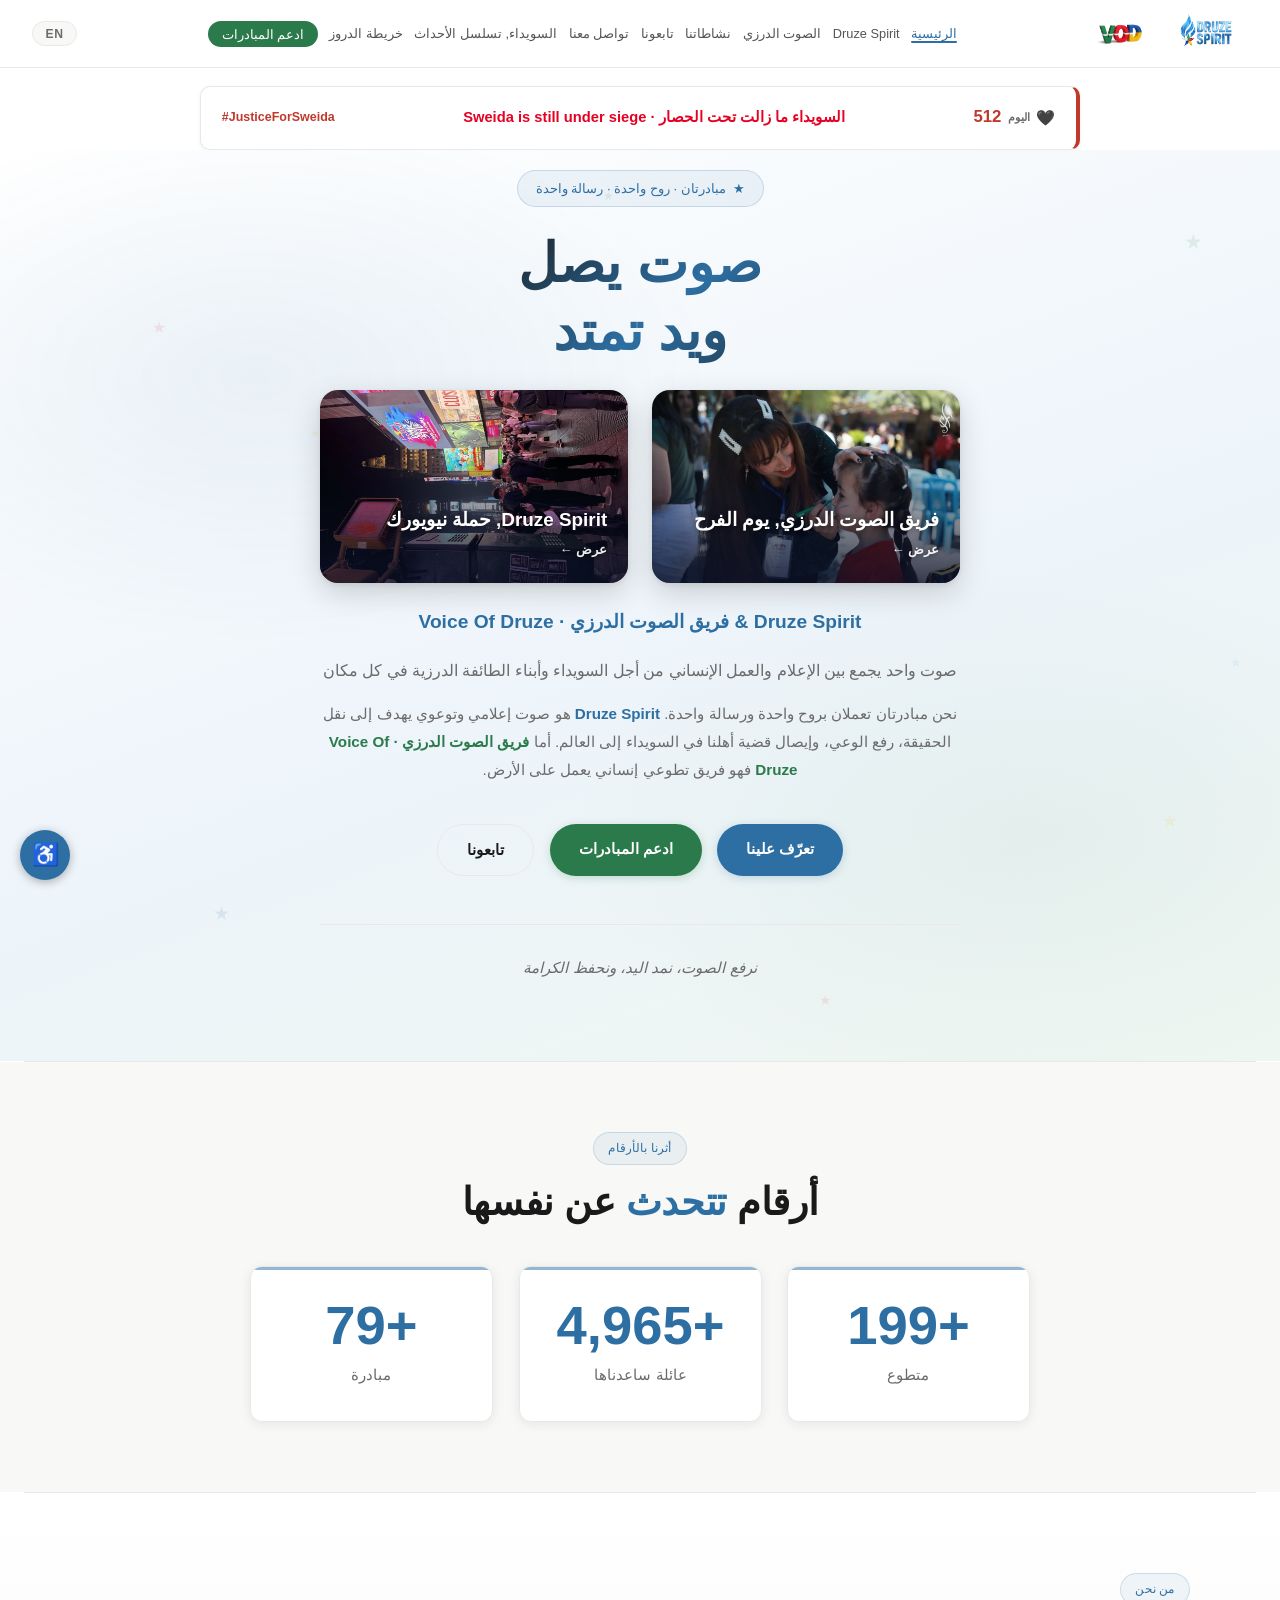
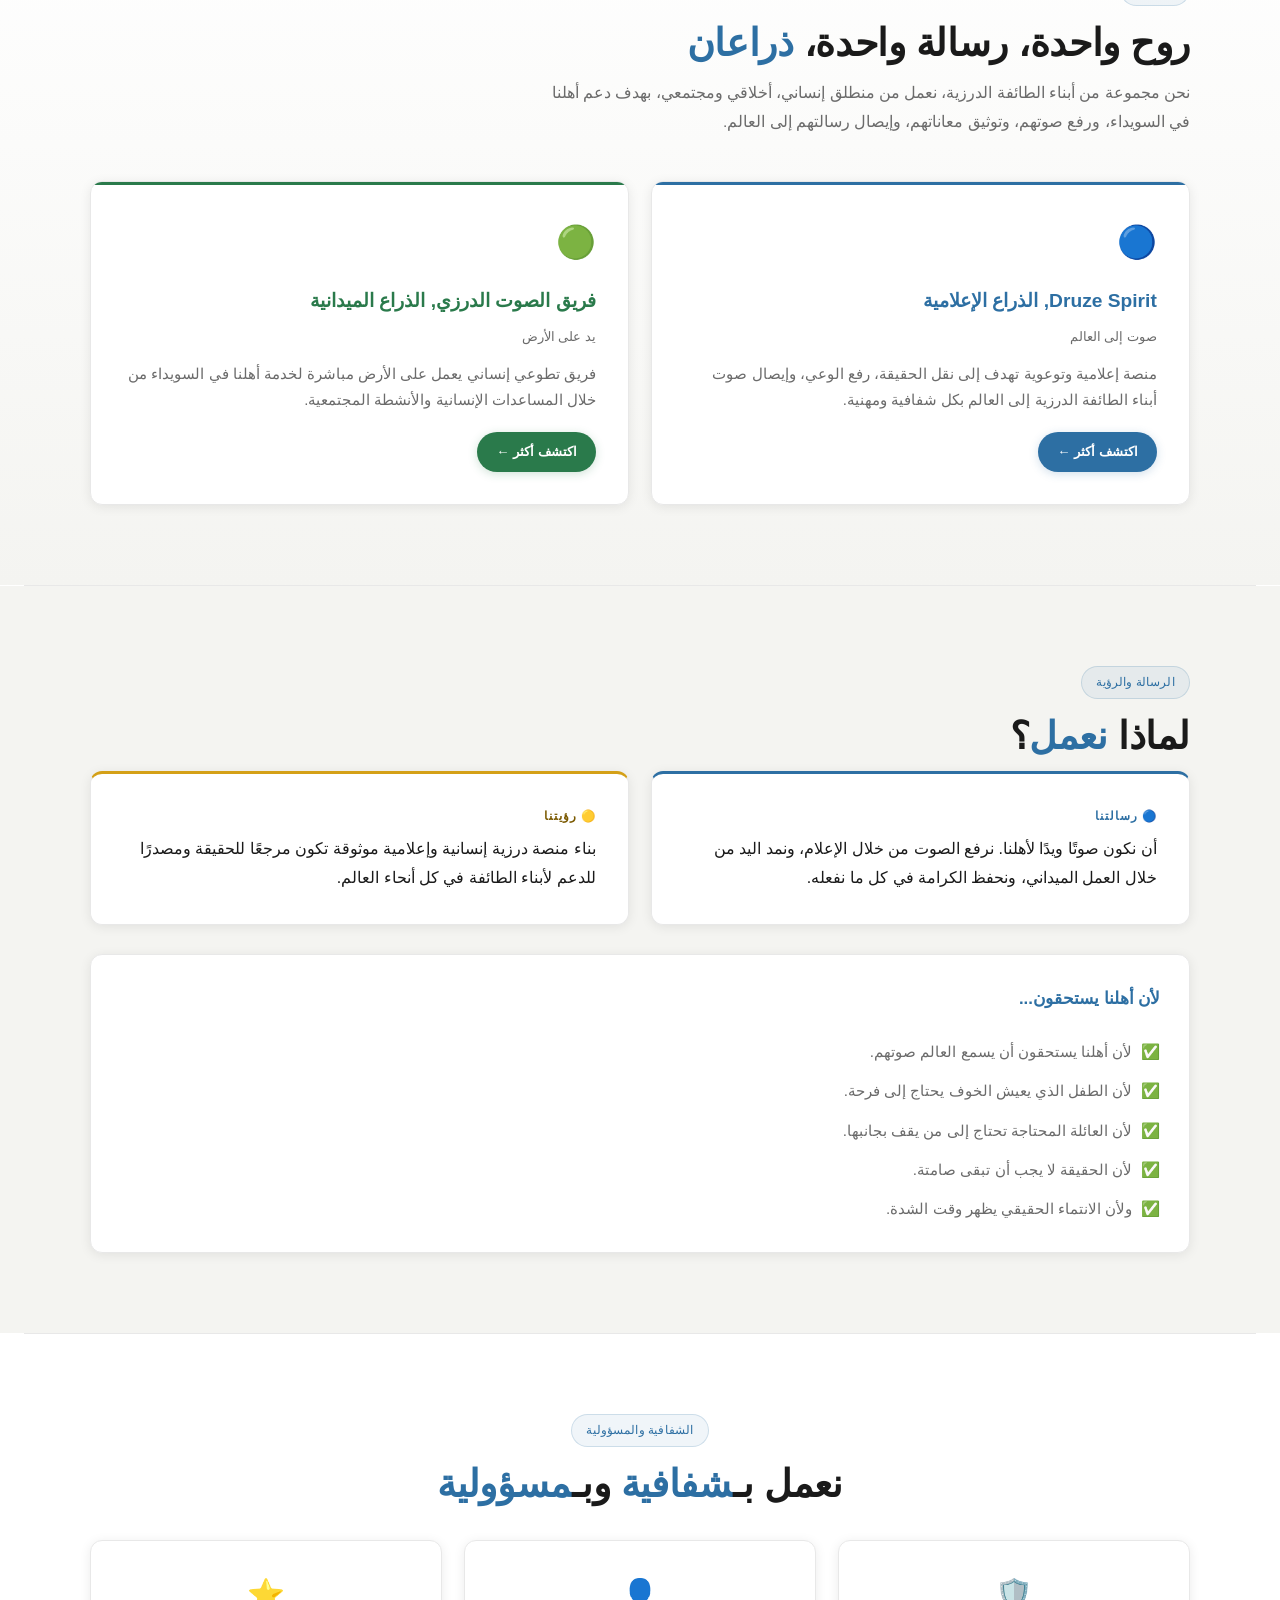
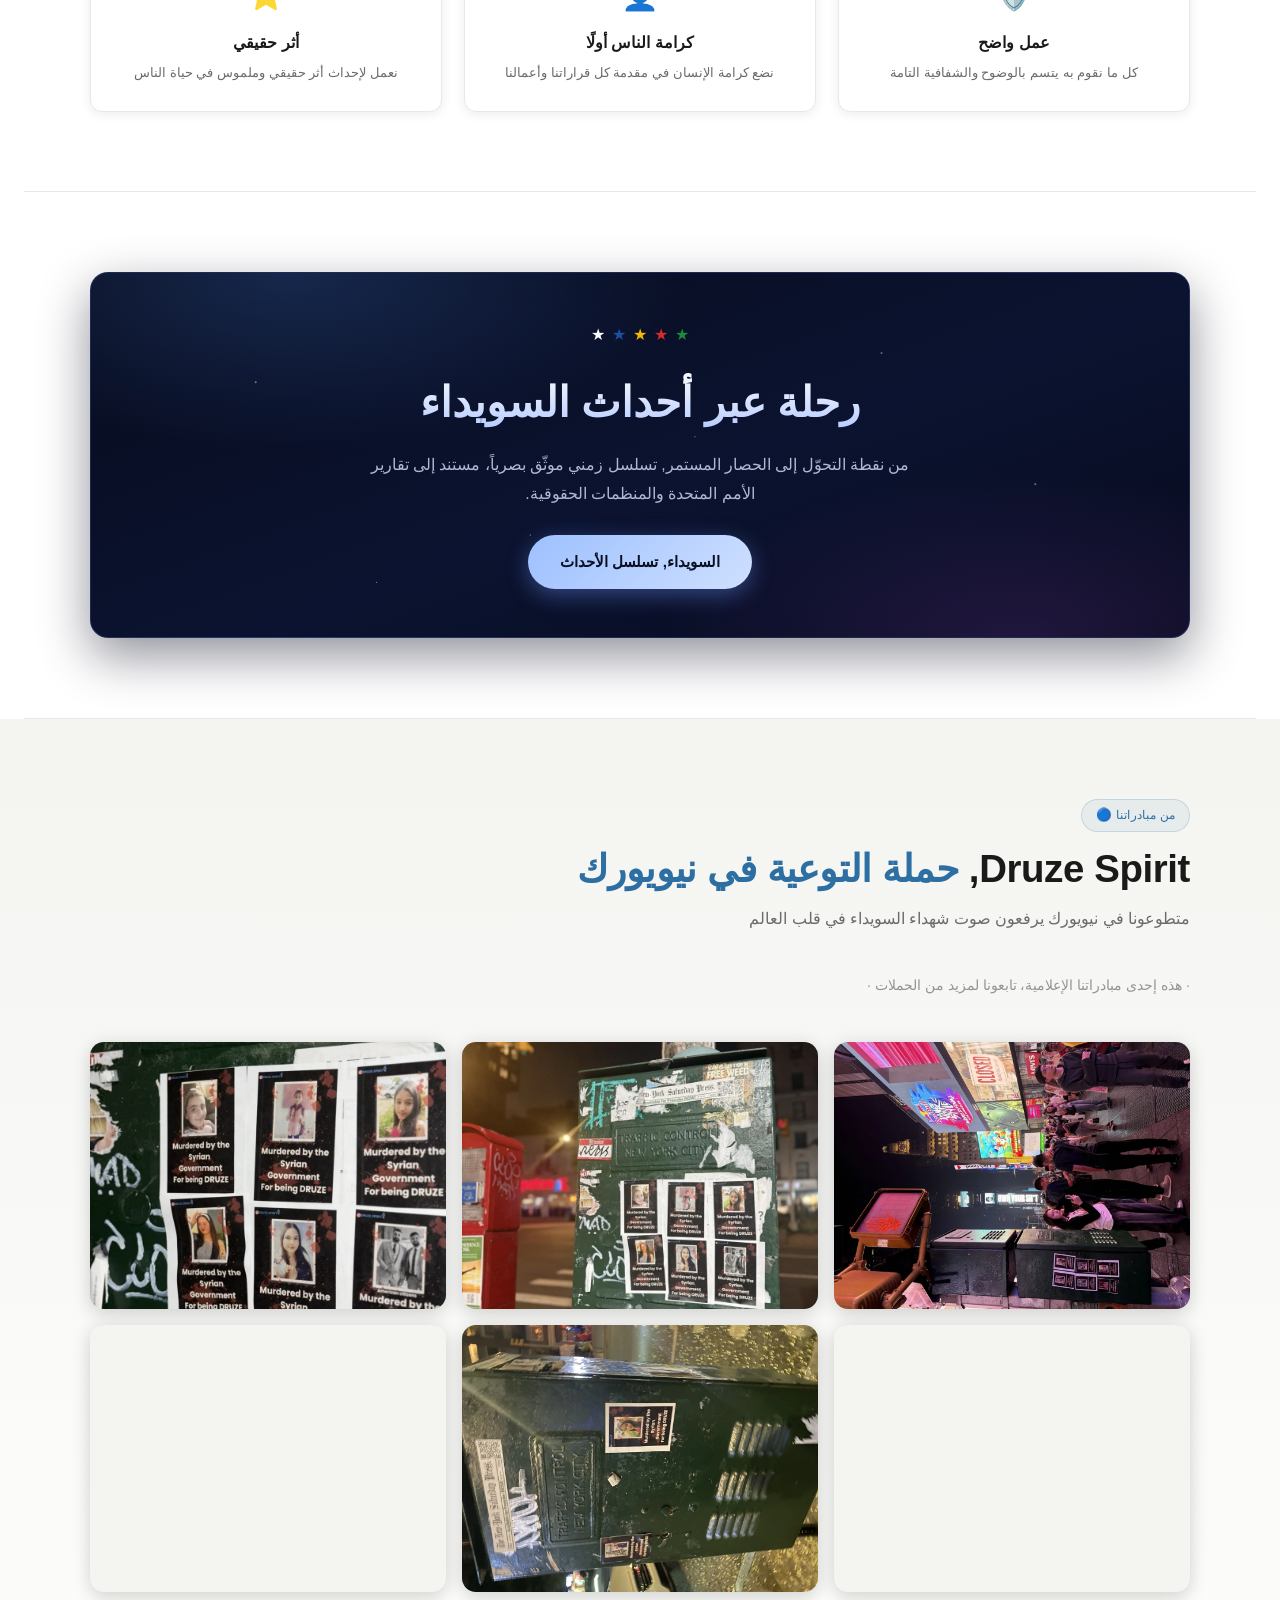
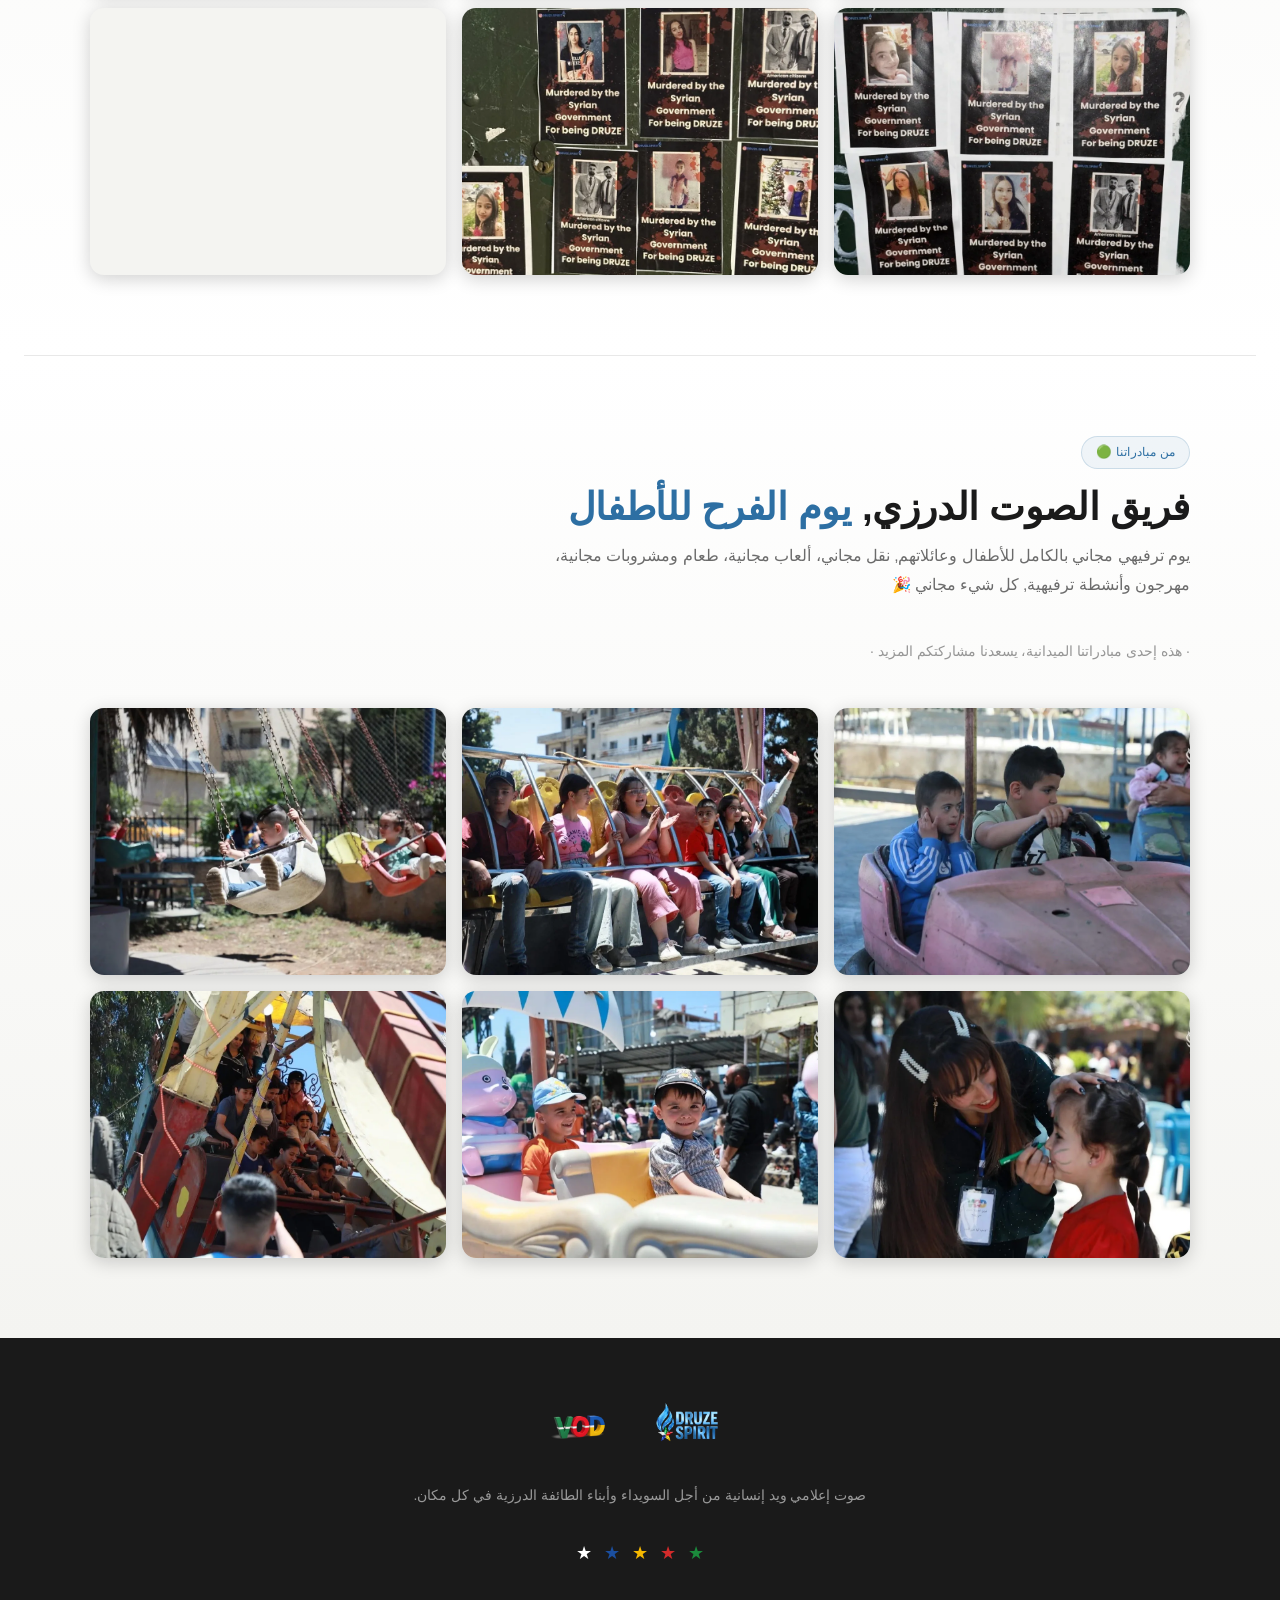
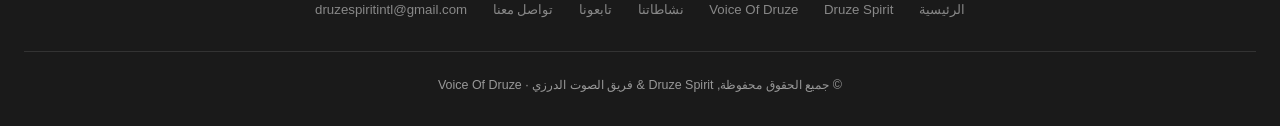
==== commit 542b2479: "Optimize images to WebP and tune Core Web Vitals - Convert all gallery photos and logos to WebP (q82" ====
--- a/index.html
+++ b/index.html
@@ -44,7 +44,7 @@
 
 <!-- NAV -->
 <nav role="navigation" aria-label="التنقل الرئيسي">
-  <a href="index.html" class="nav-logo"><img src="logo_druze_spirit.png" alt="Druze Spirit" class="nav-logo-img" loading="eager" decoding="async"><img src="logo_voice_of_druze.png" alt="Voice of Druze" class="nav-logo-img" loading="eager" decoding="async"></a>
+  <a href="index.html" class="nav-logo"><picture><source srcset="logo_druze_spirit.webp" type="image/webp"><img src="originals/logo_druze_spirit.png" alt="Druze Spirit" class="nav-logo-img" width="68" height="68" loading="eager" decoding="async"></picture><picture><source srcset="logo_voice_of_druze.webp" type="image/webp"><img src="originals/logo_voice_of_druze.png" alt="Voice of Druze" class="nav-logo-img" width="68" height="68" loading="eager" decoding="async"></picture></a>
   <ul class="nav-links">
     <li><a href="index.html" class="active" data-ar="الرئيسية" data-en="Home" aria-current="page">الرئيسية</a></li>
     <li><a href="druze-spirit.html">Druze Spirit</a></li>
@@ -119,14 +119,14 @@
       <h1 class="hero-title stag d1" data-ar="صوت يصل&lt;br&gt;ويد تمتد" data-en="A Voice That Reaches&lt;br&gt;A Hand That Extends">صوت يصل<br>ويد تمتد</h1>
       <div class="hero-cards stag d2">
         <a href="#vod-gallery" class="init-card" onclick="event.preventDefault();document.getElementById('vod-gallery').scrollIntoView({behavior:'smooth',block:'start'})" aria-label="فريق الصوت الدرزي, يوم الفرح">
-          <img src="00004voiceofdruze.jpg" alt="يوم الفرح للأطفال" loading="eager" decoding="async">
+          <picture><source srcset="00004voiceofdruze.webp" type="image/webp"><img src="originals/00004voiceofdruze.jpg" alt="يوم الفرح للأطفال" width="1200" height="799" loading="eager" decoding="async"></picture>
           <div class="init-card__overlay">
             <h3 class="init-card__title" data-ar="فريق الصوت الدرزي, يوم الفرح" data-en="Voice of Druze, Day of Joy">فريق الصوت الدرزي, يوم الفرح</h3>
             <span class="init-card__cta" data-ar="عرض ←" data-en="View →">عرض ←</span>
           </div>
         </a>
         <a href="#campaign-gallery" class="init-card" onclick="event.preventDefault();document.getElementById('campaign-gallery').scrollIntoView({behavior:'smooth',block:'start'})" aria-label="Druze Spirit, حملة نيويورك">
-          <img src="00001druze spirit.jpg" alt="متطوعون في نيويورك" loading="eager" decoding="async">
+          <picture><source srcset="00001druze-spirit.webp" type="image/webp"><img src="originals/00001druze spirit.jpg" alt="متطوعون في نيويورك" width="1200" height="900" loading="eager" decoding="async"></picture>
           <div class="init-card__overlay">
             <h3 class="init-card__title" data-ar="Druze Spirit, حملة نيويورك" data-en="Druze Spirit, New York Campaign">Druze Spirit, حملة نيويورك</h3>
             <span class="init-card__cta" data-ar="عرض ←" data-en="View →">عرض ←</span>
@@ -304,15 +304,15 @@
     <p class="section-desc stag d2" data-ar="متطوعونا في نيويورك يرفعون صوت شهداء السويداء في قلب العالم" data-en="Our volunteers in New York raise the voice of the martyrs of Sweida at the heart of the world">متطوعونا في نيويورك يرفعون صوت شهداء السويداء في قلب العالم</p>
     <p class="section-desc stag d3" style="font-size:.88rem;opacity:.7;margin-top:-.4rem" data-ar="· هذه إحدى مبادراتنا الإعلامية، تابعونا لمزيد من الحملات ·" data-en="· This is one of our media initiatives, follow us for more campaigns ·">· هذه إحدى مبادراتنا الإعلامية، تابعونا لمزيد من الحملات ·</p>
     <div class="gallery-grid">
-      <div class="gallery-item stag d1" onclick="openLightbox('00001druze spirit.jpg', 1)"><img src="00001druze spirit.jpg" alt="حملة التوعية, نيويورك 1" loading="lazy" decoding="async"><div class="gallery-overlay"><span>🔍</span></div></div>
-      <div class="gallery-item stag d2" onclick="openLightbox('00002druze spirit.jpg', 2)"><img src="00002druze spirit.jpg" alt="حملة التوعية, نيويورك 2" loading="lazy" decoding="async"><div class="gallery-overlay"><span>🔍</span></div></div>
-      <div class="gallery-item stag d3" onclick="openLightbox('00003druze spirit.jpg', 3)"><img src="00003druze spirit.jpg" alt="حملة التوعية, نيويورك 3" loading="lazy" decoding="async"><div class="gallery-overlay"><span>🔍</span></div></div>
-      <div class="gallery-item stag d1" onclick="openLightbox('00004druze spirit.jpg', 4)"><img src="00004druze spirit.jpg" alt="حملة التوعية, نيويورك 4" loading="lazy" decoding="async"><div class="gallery-overlay"><span>🔍</span></div></div>
-      <div class="gallery-item stag d2" onclick="openLightbox('00005druze spirit.jpg', 5)"><img src="00005druze spirit.jpg" alt="حملة التوعية, نيويورك 5" loading="lazy" decoding="async"><div class="gallery-overlay"><span>🔍</span></div></div>
-      <div class="gallery-item stag d3" onclick="openLightbox('00006druze spirit.jpg', 6)"><img src="00006druze spirit.jpg" alt="حملة التوعية, نيويورك 6" loading="lazy" decoding="async"><div class="gallery-overlay"><span>🔍</span></div></div>
-      <div class="gallery-item stag d1" onclick="openLightbox('00007druze spirit.jpg', 7)"><img src="00007druze spirit.jpg" alt="حملة التوعية, نيويورك 7" loading="lazy" decoding="async"><div class="gallery-overlay"><span>🔍</span></div></div>
-      <div class="gallery-item stag d2" onclick="openLightbox('00008druze spirit.jpg', 8)"><img src="00008druze spirit.jpg" alt="حملة التوعية, نيويورك 8" loading="lazy" decoding="async"><div class="gallery-overlay"><span>🔍</span></div></div>
-      <div class="gallery-item stag d3" onclick="openLightbox('00012druze spirit.jpg', 9)"><img src="00012druze spirit.jpg" alt="حملة التوعية, نيويورك 9" loading="lazy" decoding="async"><div class="gallery-overlay"><span>🔍</span></div></div>
+      <div class="gallery-item stag d1" onclick="openLightbox('00001druze spirit.jpg', 1)"><picture><source srcset="00001druze-spirit.webp" type="image/webp"><img src="originals/00001druze spirit.jpg" alt="حملة التوعية, نيويورك 1" width="1200" height="900" loading="lazy" decoding="async"></picture><div class="gallery-overlay"><span>🔍</span></div></div>
+      <div class="gallery-item stag d2" onclick="openLightbox('00002druze spirit.jpg', 2)"><picture><source srcset="00002druze-spirit.webp" type="image/webp"><img src="originals/00002druze spirit.jpg" alt="حملة التوعية, نيويورك 2" width="900" height="1200" loading="lazy" decoding="async"></picture><div class="gallery-overlay"><span>🔍</span></div></div>
+      <div class="gallery-item stag d3" onclick="openLightbox('00003druze spirit.jpg', 3)"><picture><source srcset="00003druze-spirit.webp" type="image/webp"><img src="originals/00003druze spirit.jpg" alt="حملة التوعية, نيويورك 3" width="900" height="1200" loading="lazy" decoding="async"></picture><div class="gallery-overlay"><span>🔍</span></div></div>
+      <div class="gallery-item stag d1" onclick="openLightbox('00004druze spirit.jpg', 4)"><picture><source srcset="00004druze-spirit.webp" type="image/webp"><img src="originals/00004druze spirit.jpg" alt="حملة التوعية, نيويورك 4" width="900" height="1200" loading="lazy" decoding="async"></picture><div class="gallery-overlay"><span>🔍</span></div></div>
+      <div class="gallery-item stag d2" onclick="openLightbox('00005druze spirit.jpg', 5)"><picture><source srcset="00005druze-spirit.webp" type="image/webp"><img src="originals/00005druze spirit.jpg" alt="حملة التوعية, نيويورك 5" width="1200" height="900" loading="lazy" decoding="async"></picture><div class="gallery-overlay"><span>🔍</span></div></div>
+      <div class="gallery-item stag d3" onclick="openLightbox('00006druze spirit.jpg', 6)"><picture><source srcset="00006druze-spirit.webp" type="image/webp"><img src="originals/00006druze spirit.jpg" alt="حملة التوعية, نيويورك 6" width="900" height="1200" loading="lazy" decoding="async"></picture><div class="gallery-overlay"><span>🔍</span></div></div>
+      <div class="gallery-item stag d1" onclick="openLightbox('00007druze spirit.jpg', 7)"><picture><source srcset="00007druze-spirit.webp" type="image/webp"><img src="originals/00007druze spirit.jpg" alt="حملة التوعية, نيويورك 7" width="900" height="1200" loading="lazy" decoding="async"></picture><div class="gallery-overlay"><span>🔍</span></div></div>
+      <div class="gallery-item stag d2" onclick="openLightbox('00008druze spirit.jpg', 8)"><picture><source srcset="00008druze-spirit.webp" type="image/webp"><img src="originals/00008druze spirit.jpg" alt="حملة التوعية, نيويورك 8" width="900" height="1200" loading="lazy" decoding="async"></picture><div class="gallery-overlay"><span>🔍</span></div></div>
+      <div class="gallery-item stag d3" onclick="openLightbox('00012druze spirit.jpg', 9)"><picture><source srcset="00012druze-spirit.webp" type="image/webp"><img src="originals/00012druze spirit.jpg" alt="حملة التوعية, نيويورك 9" width="1200" height="900" loading="lazy" decoding="async"></picture><div class="gallery-overlay"><span>🔍</span></div></div>
     </div>
   </div>
 </section>
@@ -326,12 +326,12 @@
     <p class="section-desc stag d2" data-ar="يوم ترفيهي مجاني بالكامل للأطفال وعائلاتهم, نقل مجاني، ألعاب مجانية، طعام ومشروبات مجانية، مهرجون وأنشطة ترفيهية, كل شيء مجاني 🎉" data-en="A completely free fun day for children and their families, free transport, free rides, free food and drinks, clowns and activities, everything is free 🎉">يوم ترفيهي مجاني بالكامل للأطفال وعائلاتهم, نقل مجاني، ألعاب مجانية، طعام ومشروبات مجانية، مهرجون وأنشطة ترفيهية, كل شيء مجاني 🎉</p>
     <p class="section-desc stag d3" style="font-size:.88rem;opacity:.7;margin-top:-.4rem" data-ar="· هذه إحدى مبادراتنا الميدانية، يسعدنا مشاركتكم المزيد ·" data-en="· This is one of our field initiatives, stay tuned for more ·">· هذه إحدى مبادراتنا الميدانية، يسعدنا مشاركتكم المزيد ·</p>
     <div class="gallery-grid">
-      <div class="gallery-item stag d1" onclick="openLightbox(vodGallery,0)"><img src="00001voiceofdruze.jpg" alt="يوم الفرح 1" loading="lazy" decoding="async"><div class="gallery-overlay"><span>🔍</span></div></div>
-      <div class="gallery-item stag d2" onclick="openLightbox(vodGallery,1)"><img src="00002voiceofdruze.JPG" alt="يوم الفرح 2" loading="lazy" decoding="async"><div class="gallery-overlay"><span>🔍</span></div></div>
-      <div class="gallery-item stag d3" onclick="openLightbox(vodGallery,2)"><img src="00003voiceofdruze.JPG" alt="يوم الفرح 3" loading="lazy" decoding="async"><div class="gallery-overlay"><span>🔍</span></div></div>
-      <div class="gallery-item stag d1" onclick="openLightbox(vodGallery,3)"><img src="00004voiceofdruze.jpg" alt="يوم الفرح 4" loading="lazy" decoding="async"><div class="gallery-overlay"><span>🔍</span></div></div>
-      <div class="gallery-item stag d2" onclick="openLightbox(vodGallery,4)"><img src="00005voiceofdruze.jpg" alt="يوم الفرح 5" loading="lazy" decoding="async"><div class="gallery-overlay"><span>🔍</span></div></div>
-      <div class="gallery-item stag d3" onclick="openLightbox(vodGallery,5)"><img src="00006voiceofdruze.jpg" alt="يوم الفرح 6" loading="lazy" decoding="async"><div class="gallery-overlay"><span>🔍</span></div></div>
+      <div class="gallery-item stag d1" onclick="openLightbox(vodGallery,0)"><picture><source srcset="00001voiceofdruze.webp" type="image/webp"><img src="originals/00001voiceofdruze.jpg" alt="يوم الفرح 1" width="1200" height="799" loading="lazy" decoding="async"></picture><div class="gallery-overlay"><span>🔍</span></div></div>
+      <div class="gallery-item stag d2" onclick="openLightbox(vodGallery,1)"><picture><source srcset="00002voiceofdruze.webp" type="image/webp"><img src="originals/00002voiceofdruze.JPG" alt="يوم الفرح 2" width="1200" height="799" loading="lazy" decoding="async"></picture><div class="gallery-overlay"><span>🔍</span></div></div>
+      <div class="gallery-item stag d3" onclick="openLightbox(vodGallery,2)"><picture><source srcset="00003voiceofdruze.webp" type="image/webp"><img src="originals/00003voiceofdruze.JPG" alt="يوم الفرح 3" width="1200" height="799" loading="lazy" decoding="async"></picture><div class="gallery-overlay"><span>🔍</span></div></div>
+      <div class="gallery-item stag d1" onclick="openLightbox(vodGallery,3)"><picture><source srcset="00004voiceofdruze.webp" type="image/webp"><img src="originals/00004voiceofdruze.jpg" alt="يوم الفرح 4" width="1200" height="799" loading="lazy" decoding="async"></picture><div class="gallery-overlay"><span>🔍</span></div></div>
+      <div class="gallery-item stag d2" onclick="openLightbox(vodGallery,4)"><picture><source srcset="00005voiceofdruze.webp" type="image/webp"><img src="originals/00005voiceofdruze.jpg" alt="يوم الفرح 5" width="1200" height="799" loading="lazy" decoding="async"></picture><div class="gallery-overlay"><span>🔍</span></div></div>
+      <div class="gallery-item stag d3" onclick="openLightbox(vodGallery,5)"><picture><source srcset="00006voiceofdruze.webp" type="image/webp"><img src="originals/00006voiceofdruze.jpg" alt="يوم الفرح 6" width="1200" height="799" loading="lazy" decoding="async"></picture><div class="gallery-overlay"><span>🔍</span></div></div>
     </div>
   </div>
 </section>
@@ -349,7 +349,7 @@
 
 <!-- FOOTER -->
 <footer role="contentinfo">
-  <a href="index.html" class="ft-logo"><img src="logo_druze_spirit.png" alt="Druze Spirit" class="ft-logo-img" loading="lazy" decoding="async"><img src="logo_voice_of_druze.png" alt="Voice of Druze" class="ft-logo-img" loading="lazy" decoding="async"></a>
+  <a href="index.html" class="ft-logo"><picture><source srcset="logo_druze_spirit.webp" type="image/webp"><img src="originals/logo_druze_spirit.png" alt="Druze Spirit" class="ft-logo-img" width="82" height="82" loading="lazy" decoding="async"></picture><picture><source srcset="logo_voice_of_druze.webp" type="image/webp"><img src="originals/logo_voice_of_druze.png" alt="Voice of Druze" class="ft-logo-img" width="82" height="82" loading="lazy" decoding="async"></picture></a>
   <p class="ft-desc" data-ar="صوت إعلامي ويد إنسانية من أجل السويداء وأبناء الطائفة الدرزية في كل مكان." data-en="A media voice and humanitarian hand for Sweida and the Druze community everywhere.">صوت إعلامي ويد إنسانية من أجل السويداء وأبناء الطائفة الدرزية في كل مكان.</p>
   <div class="ft-stars" aria-hidden="true"><span style="color:#1B8A3C">★</span><span style="color:#D42B2B">★</span><span style="color:#F5B800">★</span><span style="color:#1B4FA0">★</span><span style="color:#fff">★</span></div>
   <div class="ft-links">
@@ -507,7 +507,7 @@
 #lightbox.open { display:flex !important; }
 </style>
 
-<script src="shared.js"></script>
+<script defer src="shared.js"></script>
 <script>
 // Hamburger
 const ham = document.getElementById('ham'), mob = document.getElementById('mob');
@@ -557,13 +557,13 @@
 
 // Lightbox
 const nyGallery = [
-  '00001druze spirit.jpg','00002druze spirit.jpg','00003druze spirit.jpg',
-  '00004druze spirit.jpg','00005druze spirit.jpg','00006druze spirit.jpg',
-  '00007druze spirit.jpg','00008druze spirit.jpg','00012druze spirit.jpg'
+  '00001druze-spirit.webp','00002druze-spirit.webp','00003druze-spirit.webp',
+  '00004druze-spirit.webp','00005druze-spirit.webp','00006druze-spirit.webp',
+  '00007druze-spirit.webp','00008druze-spirit.webp','00012druze-spirit.webp'
 ];
 const vodGallery = [
-  '00001voiceofdruze.jpg','00002voiceofdruze.JPG','00003voiceofdruze.JPG',
-  '00004voiceofdruze.jpg','00005voiceofdruze.jpg','00006voiceofdruze.jpg'
+  '00001voiceofdruze.webp','00002voiceofdruze.webp','00003voiceofdruze.webp',
+  '00004voiceofdruze.webp','00005voiceofdruze.webp','00006voiceofdruze.webp'
 ];
 let lbImages = nyGallery, lbIndex = 0;
 function openLightbox(imagesOrSrc, idx) {
--- a/style.css
+++ b/style.css
@@ -163,6 +163,8 @@
   display: block;
   margin: 0 auto 1.2rem;
 }
+/* <picture> wrappers stay transparent so img keeps its original layout/sizing */
+picture { display: contents; }
 .nav-logo {
   display: flex;
   align-items: center;
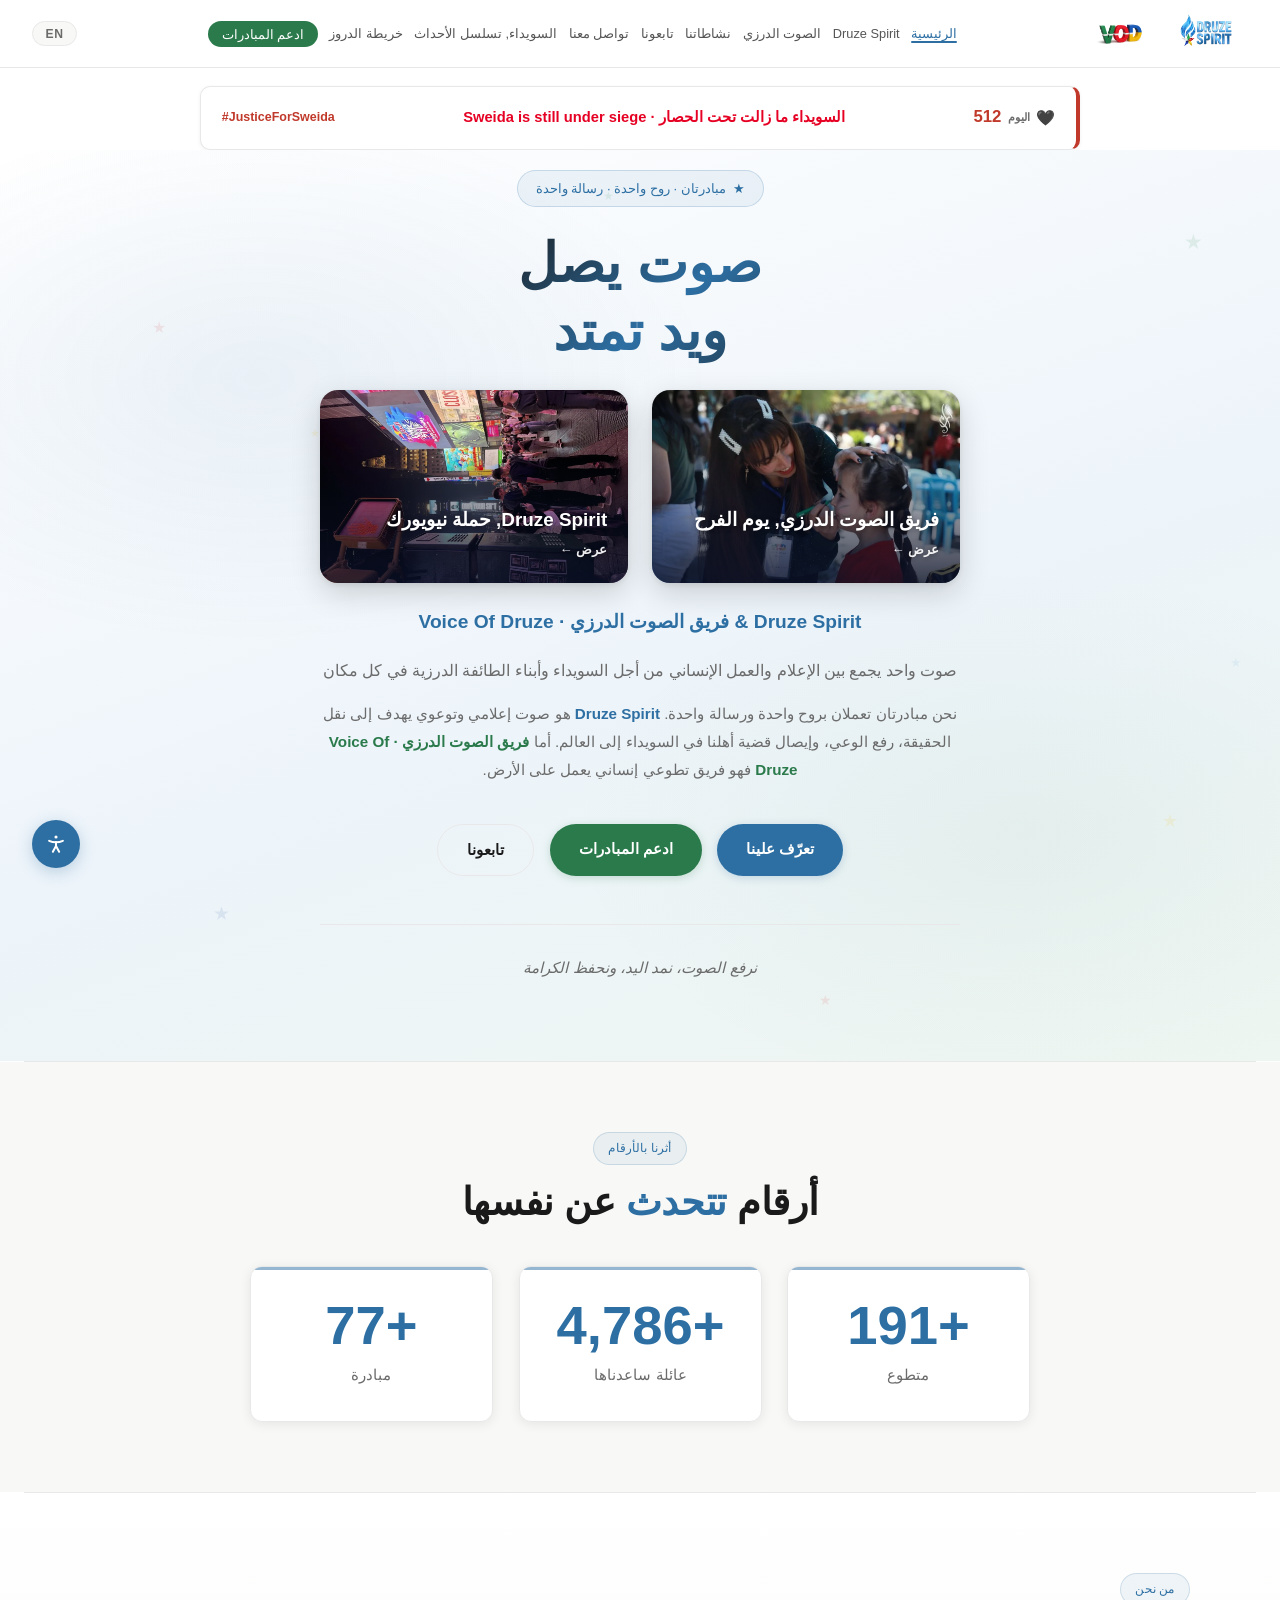
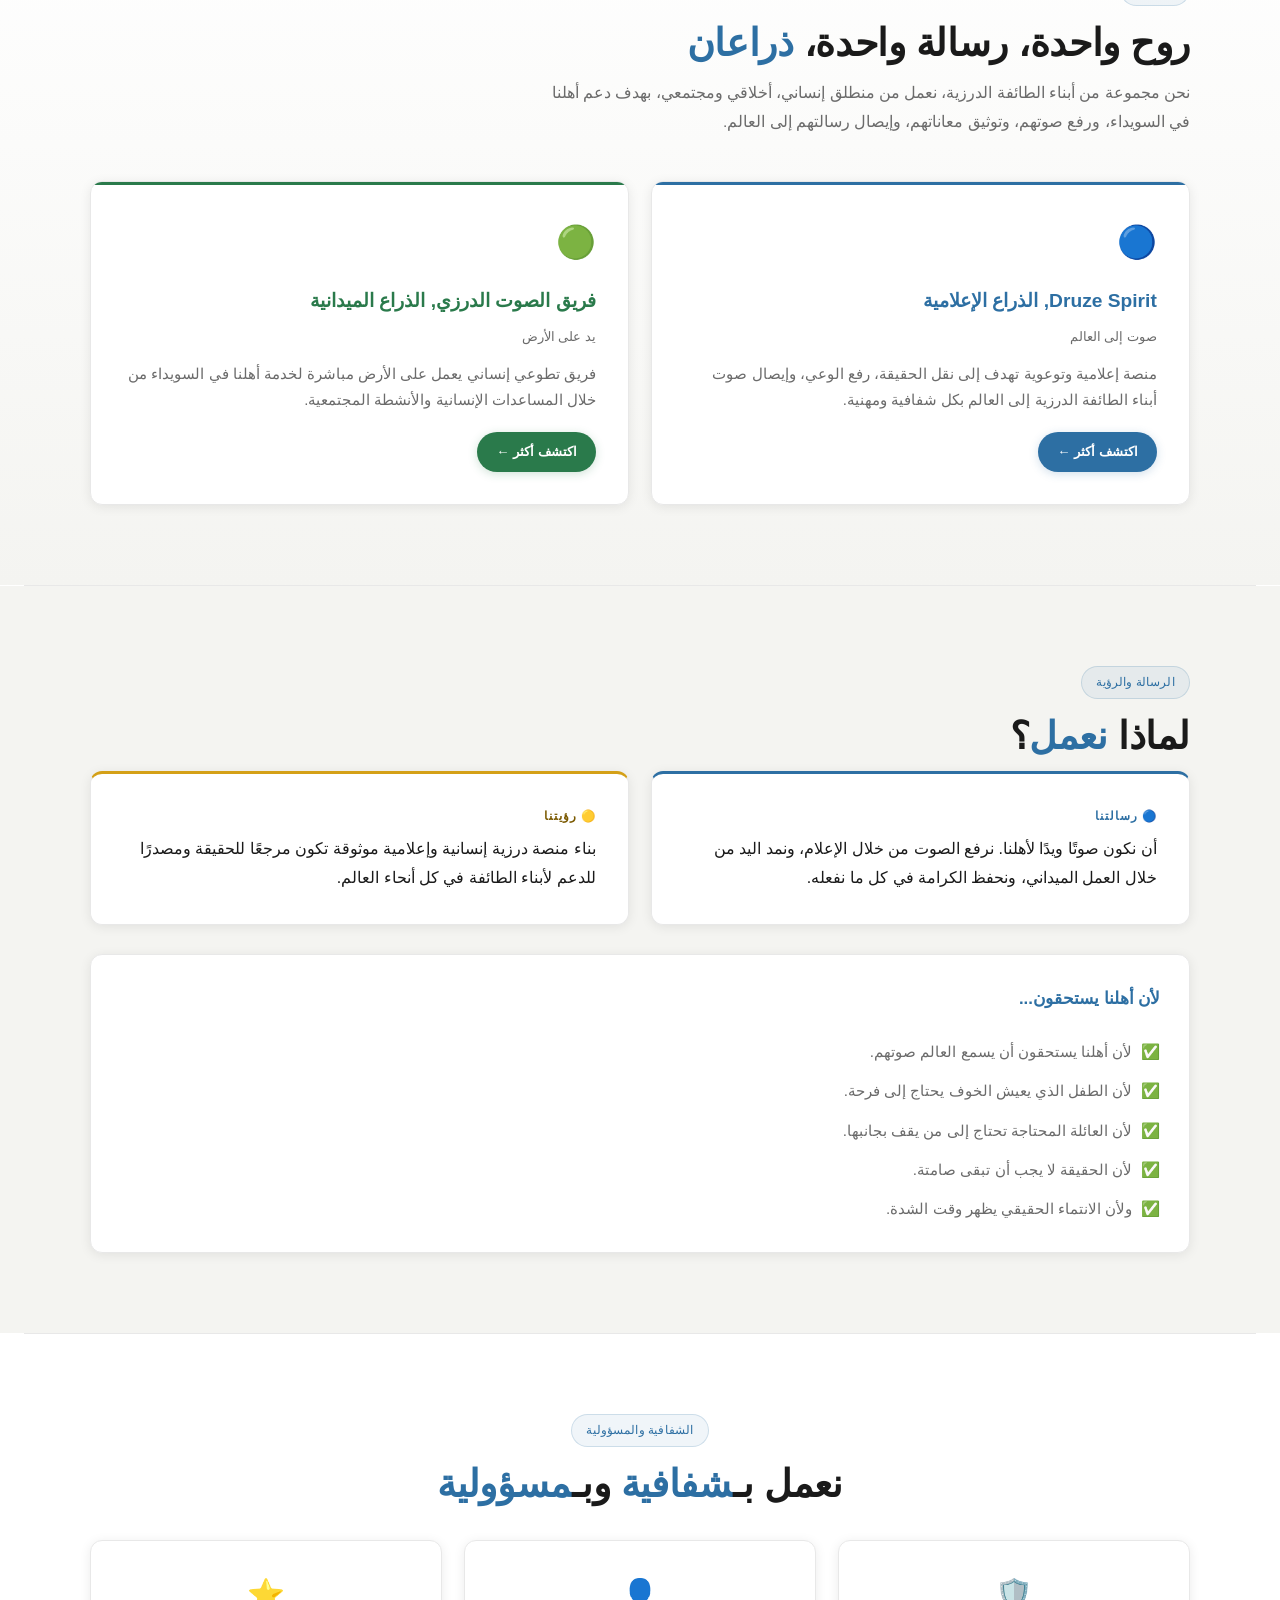
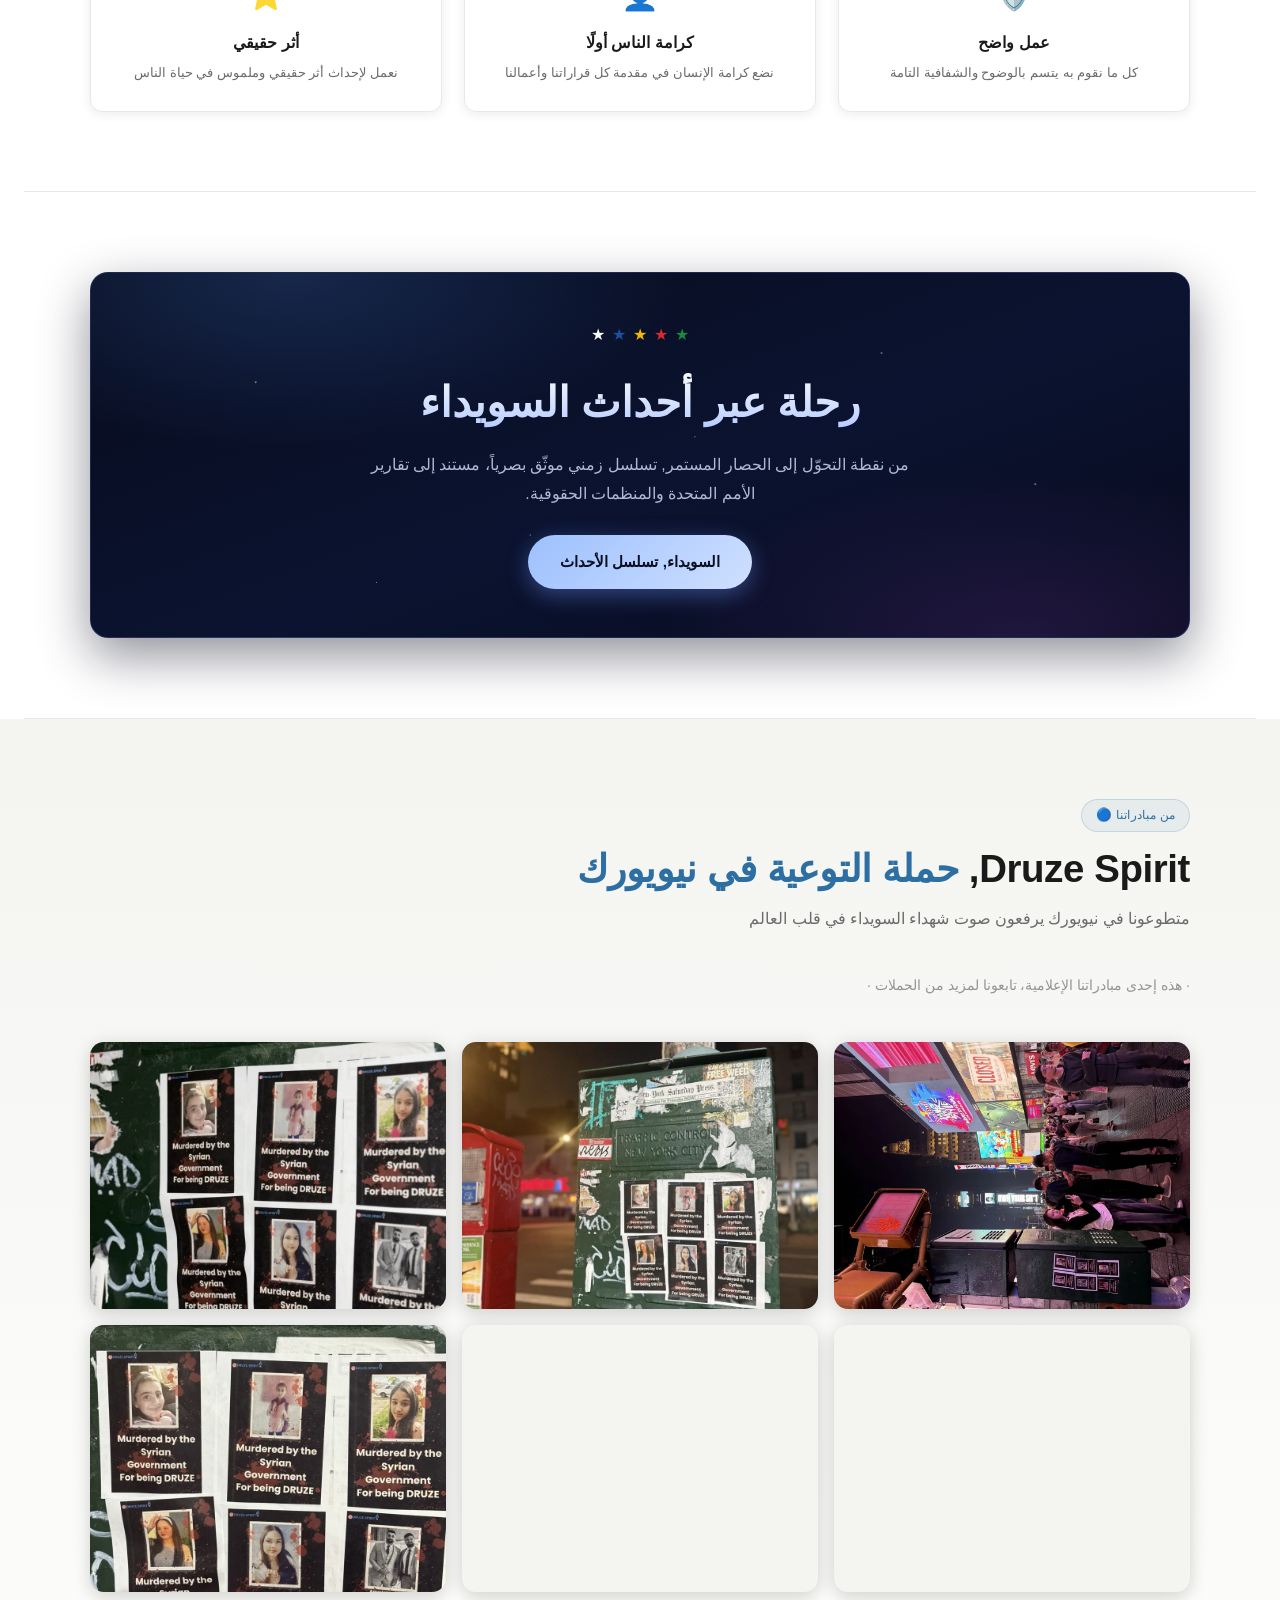
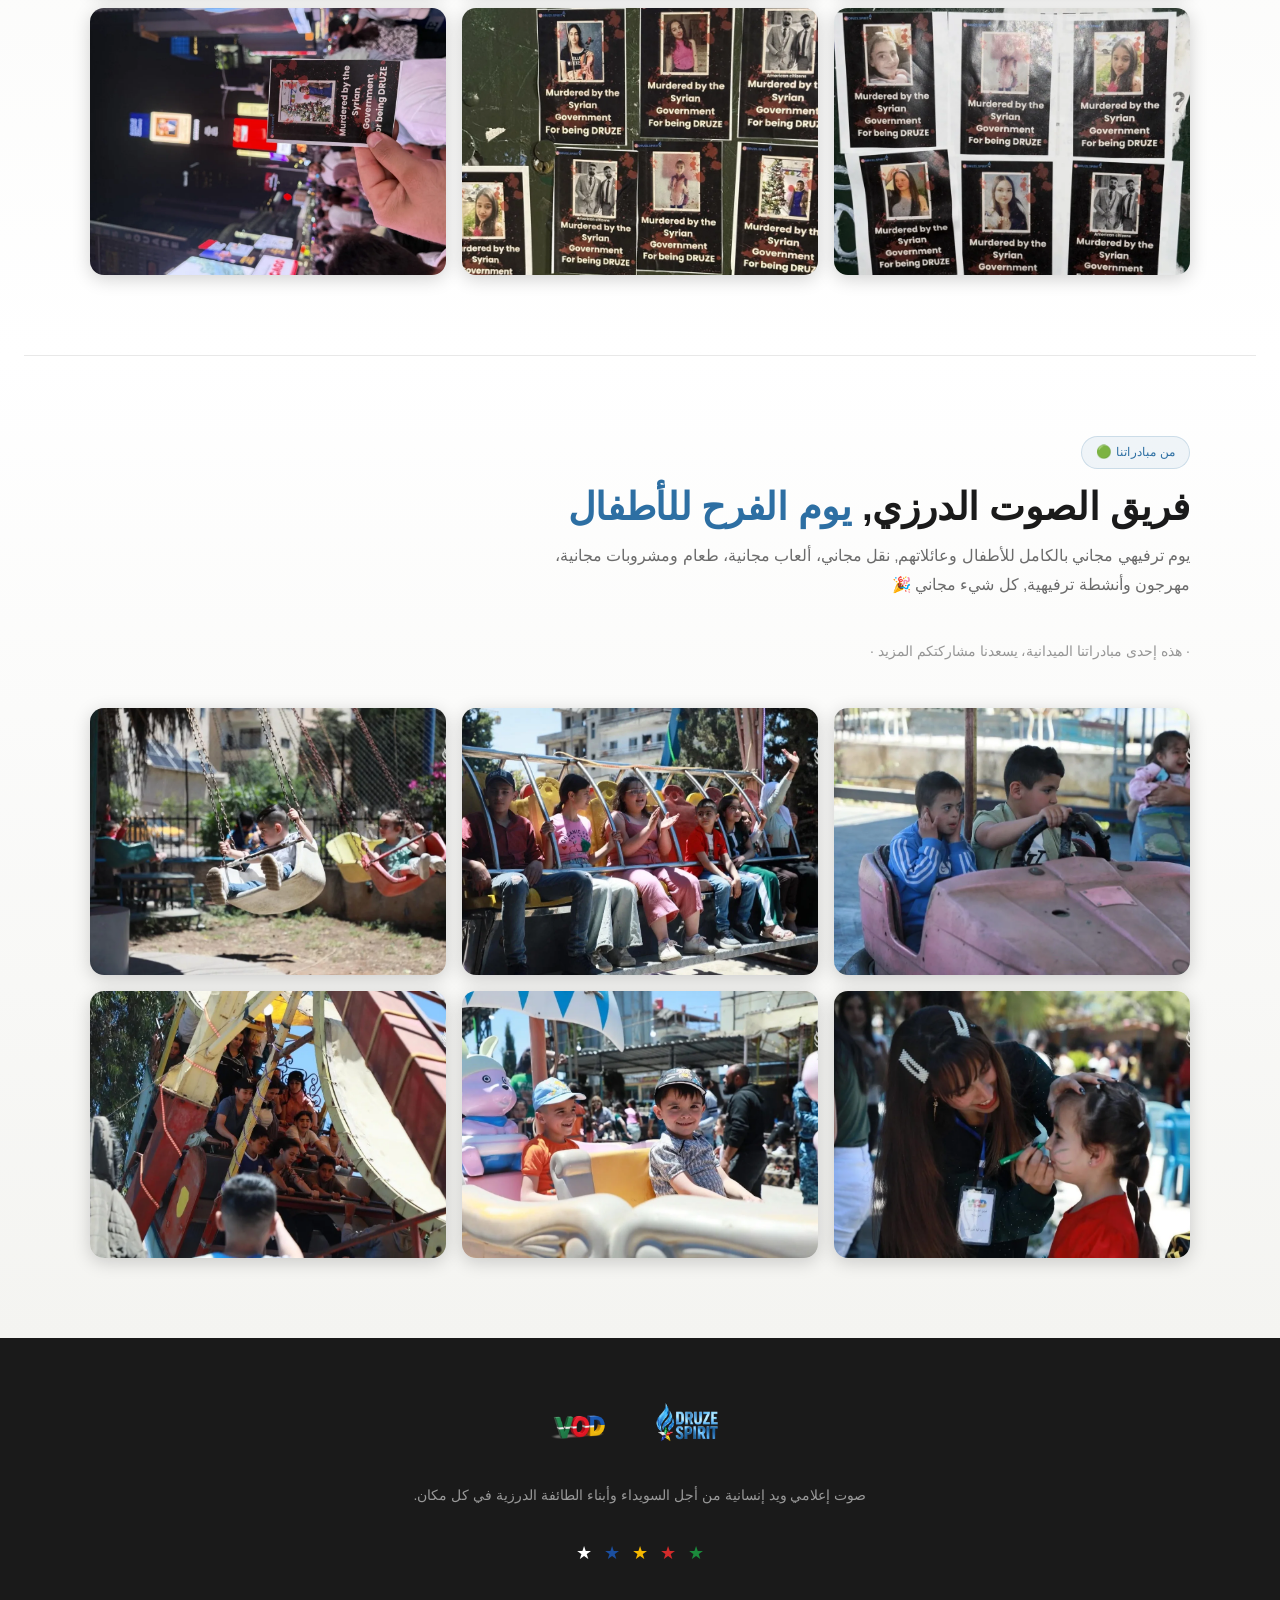
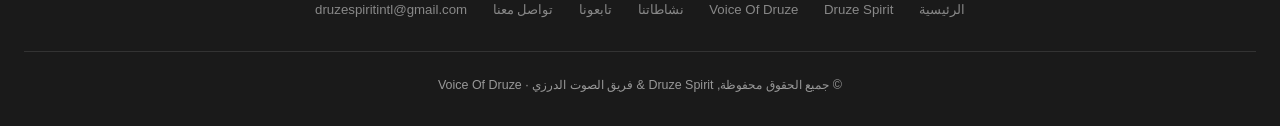
==== commit 59e0583d: "Redesign accessibility button to match the back-to-top button - Move the inline-styled ♿ button to a" ====
--- a/index.html
+++ b/index.html
@@ -593,9 +593,9 @@
 });
 </script>
 
-<button id="accessibility-btn" onclick="document.getElementById('accessibility-menu').style.display = document.getElementById('accessibility-menu').style.display === 'none' ? 'block' : 'none'" aria-label="إعدادات الوصول" style="position:fixed;bottom:20px;left:20px;width:50px;height:50px;border-radius:50%;background:#2d6fa3;color:white;font-size:22px;border:none;cursor:pointer;z-index:9999;box-shadow:0 2px 10px rgba(0,0,0,0.3)">♿</button>
-
-<div id="accessibility-menu" style="display:none;position:fixed;bottom:80px;left:20px;background:white;border:1px solid #ddd;border-radius:10px;padding:15px;z-index:9999;box-shadow:0 2px 20px rgba(0,0,0,0.2);min-width:210px;direction:rtl;font-family:var(--font-body)">
+<button id="accessibility-btn" onclick="document.getElementById('accessibility-menu').style.display = document.getElementById('accessibility-menu').style.display === 'none' ? 'block' : 'none'" aria-label="إعدادات الوصول"><svg width="22" height="22" viewBox="0 0 24 24" fill="none" stroke="currentColor" stroke-width="2.2" stroke-linecap="round" stroke-linejoin="round" aria-hidden="true"><circle cx="12" cy="4.4" r="1.7" fill="currentColor" stroke="none"/><path d="M4.5 8.5c2.4 1.1 4.9 1.6 7.5 1.6s5.1-.5 7.5-1.6"/><path d="M12 9.8v4.4"/><path d="M8.6 20.5 12 14.2l3.4 6.3"/></svg></button>
+
+<div id="accessibility-menu" style="display:none;position:fixed;bottom:5.5rem;left:2rem;background:white;border:1px solid #ddd;border-radius:10px;padding:15px;z-index:9999;box-shadow:0 2px 20px rgba(0,0,0,0.2);min-width:210px;direction:rtl;font-family:var(--font-body)">
   <button style="display:block;width:100%;text-align:right;margin-bottom:8px;padding:6px 10px;border:none;background:none;cursor:pointer;font-size:14px" onclick="document.documentElement.style.fontSize='120%'">تكبير الخط, A+</button>
   <button style="display:block;width:100%;text-align:right;margin-bottom:8px;padding:6px 10px;border:none;background:none;cursor:pointer;font-size:14px" onclick="document.documentElement.style.fontSize='80%'">تصغير الخط, A-</button>
   <button style="display:block;width:100%;text-align:right;margin-bottom:8px;padding:6px 10px;border:none;background:none;cursor:pointer;font-size:14px" onclick="document.body.style.filter='contrast(2) grayscale(1)'">تباين عالٍ, ◑</button>
--- a/style.css
+++ b/style.css
@@ -1162,6 +1162,36 @@
   }
 }
 #back-to-top:active { transform: scale(0.91) !important; }
+
+/* Accessibility button — mirror twin of #back-to-top, pinned bottom-left */
+#accessibility-btn {
+  position: fixed;
+  bottom: 2rem;
+  left: 2rem;
+  z-index: 950;
+  width: 48px;
+  height: 48px;
+  border-radius: 50%;
+  background: var(--ds-blue);
+  color: #fff;
+  border: none;
+  cursor: pointer;
+  display: flex;
+  align-items: center;
+  justify-content: center;
+  box-shadow: 0 4px 16px rgba(45,111,163,0.28);
+  transition: transform 300ms var(--ease-out),
+              box-shadow 200ms var(--ease-out);
+  -webkit-tap-highlight-color: transparent;
+}
+#accessibility-btn svg { display: block; }
+@media (hover: hover) and (pointer: fine) {
+  #accessibility-btn:hover {
+    box-shadow: 0 6px 24px rgba(45,111,163,0.4);
+    transform: translateY(-3px) scale(1.07);
+  }
+}
+#accessibility-btn:active { transform: scale(0.91); }
 
 /* ══════════════════════════════════════════════════
    LANGUAGE TOGGLE BUTTON
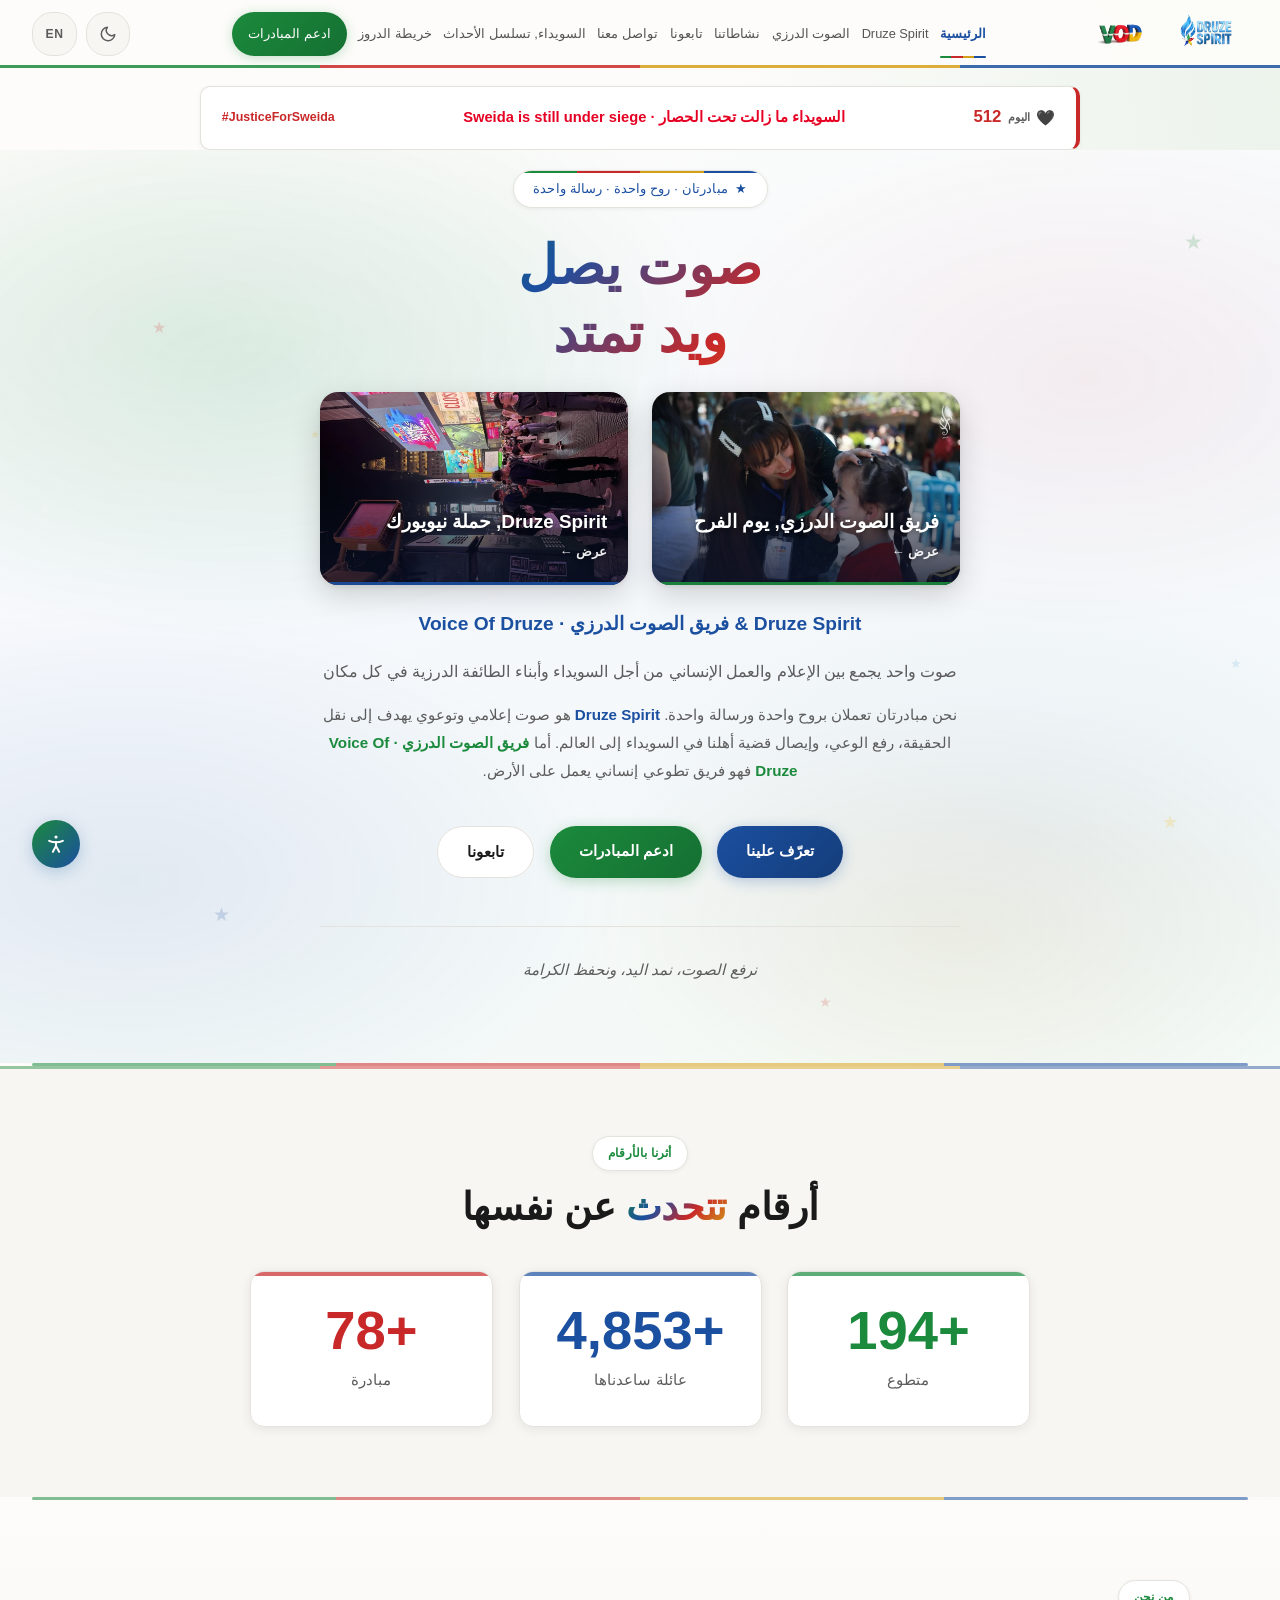
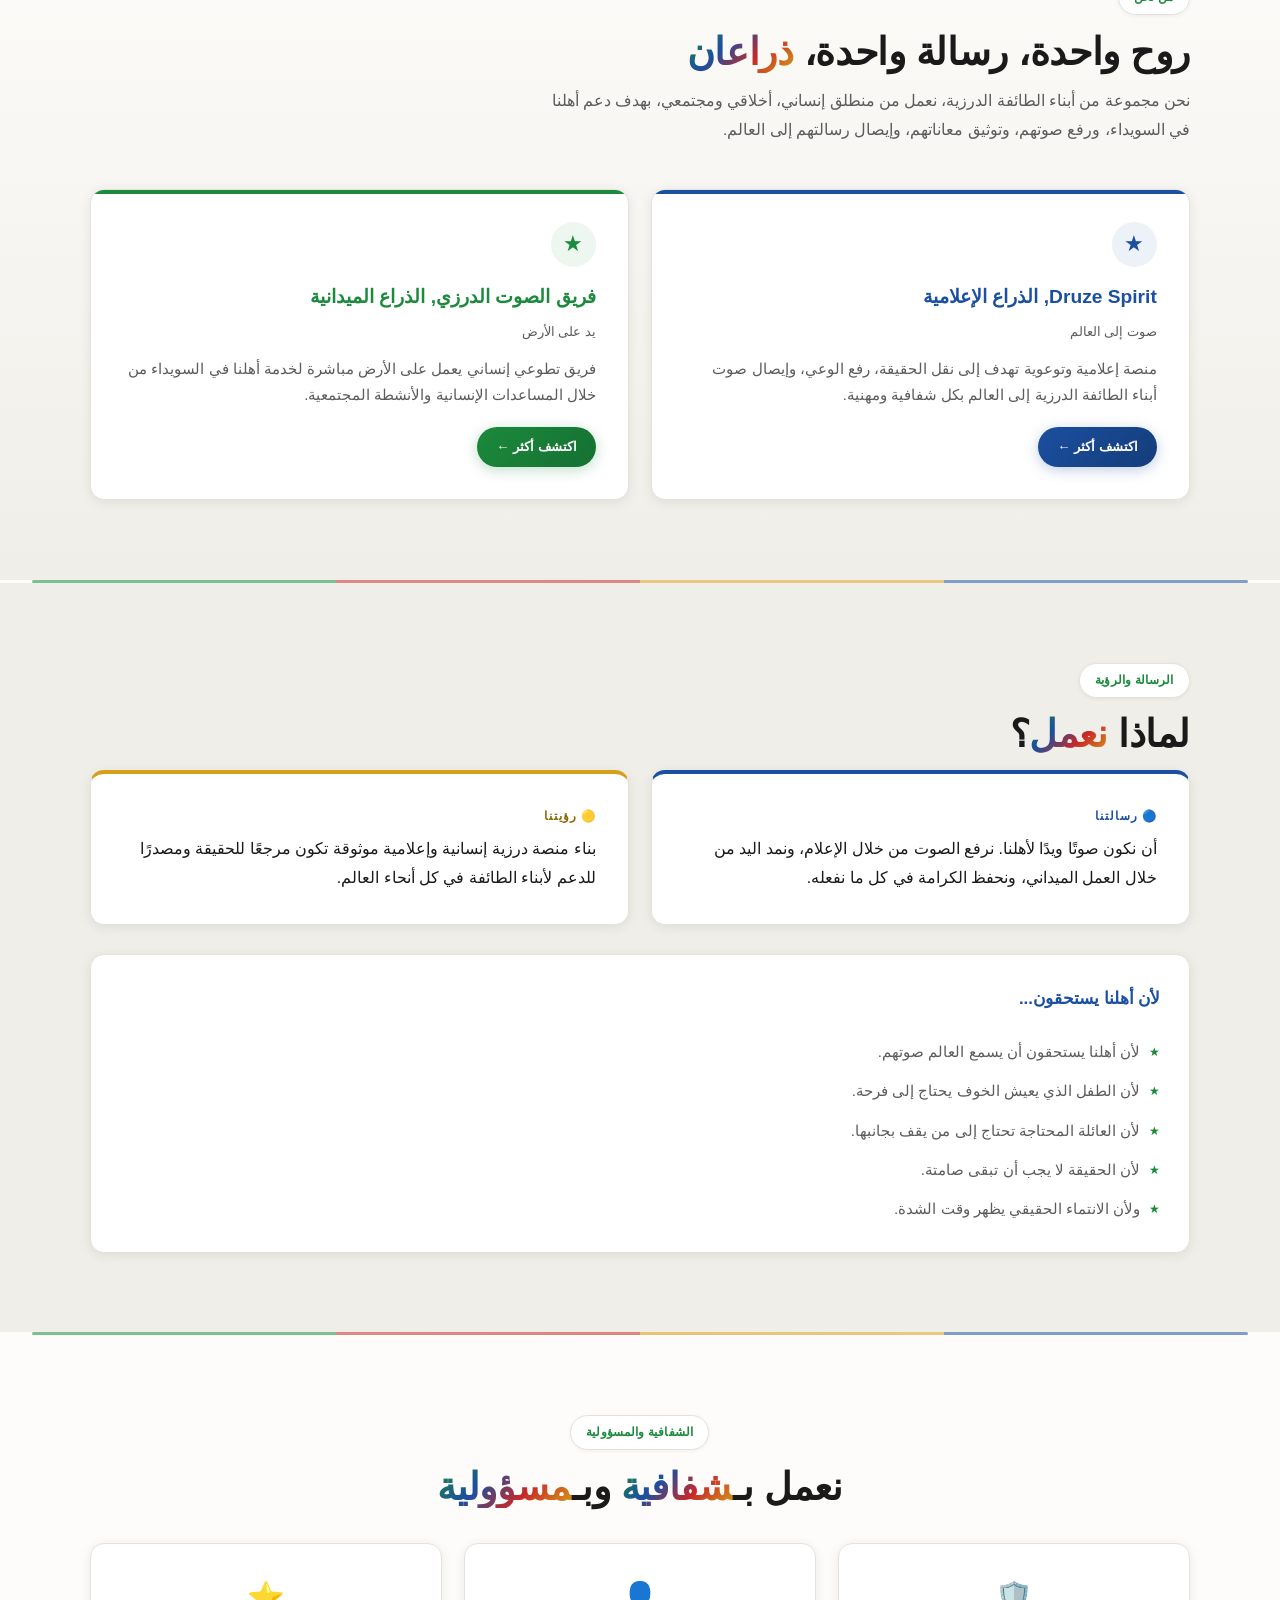
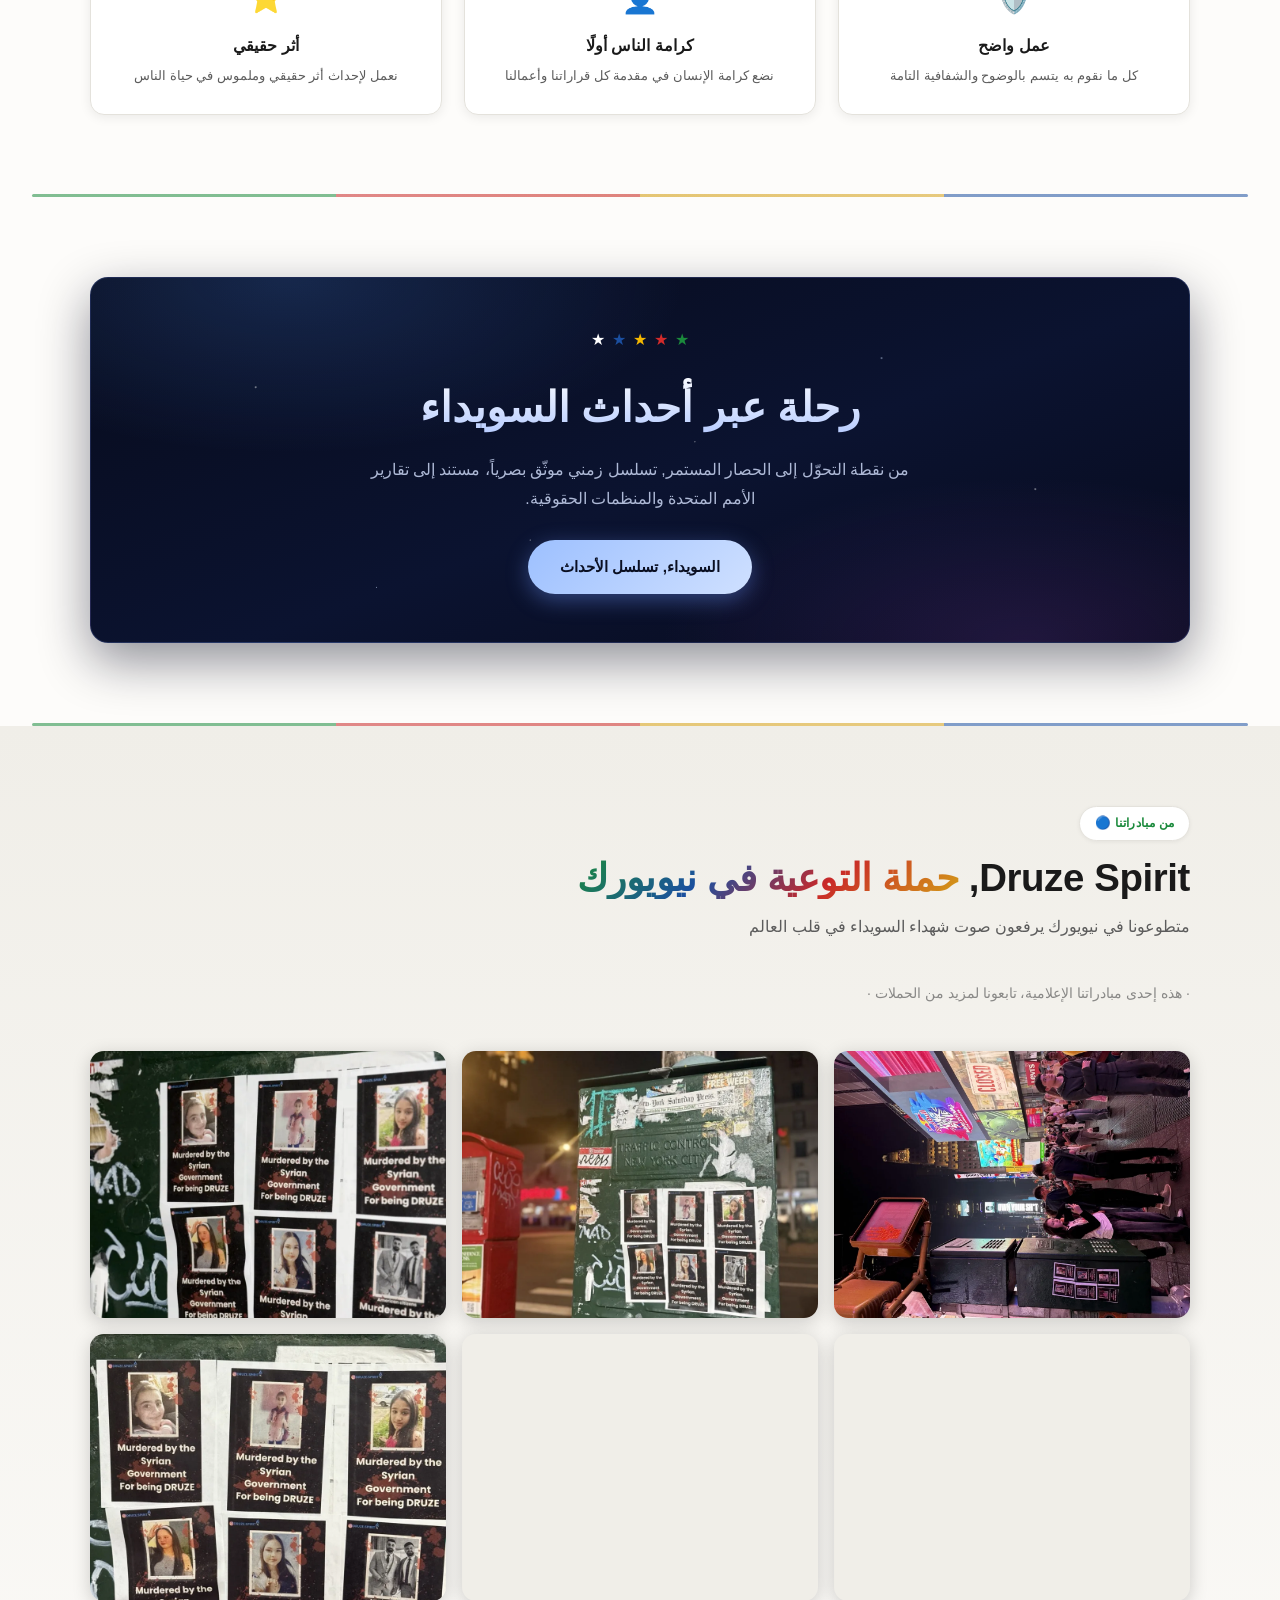
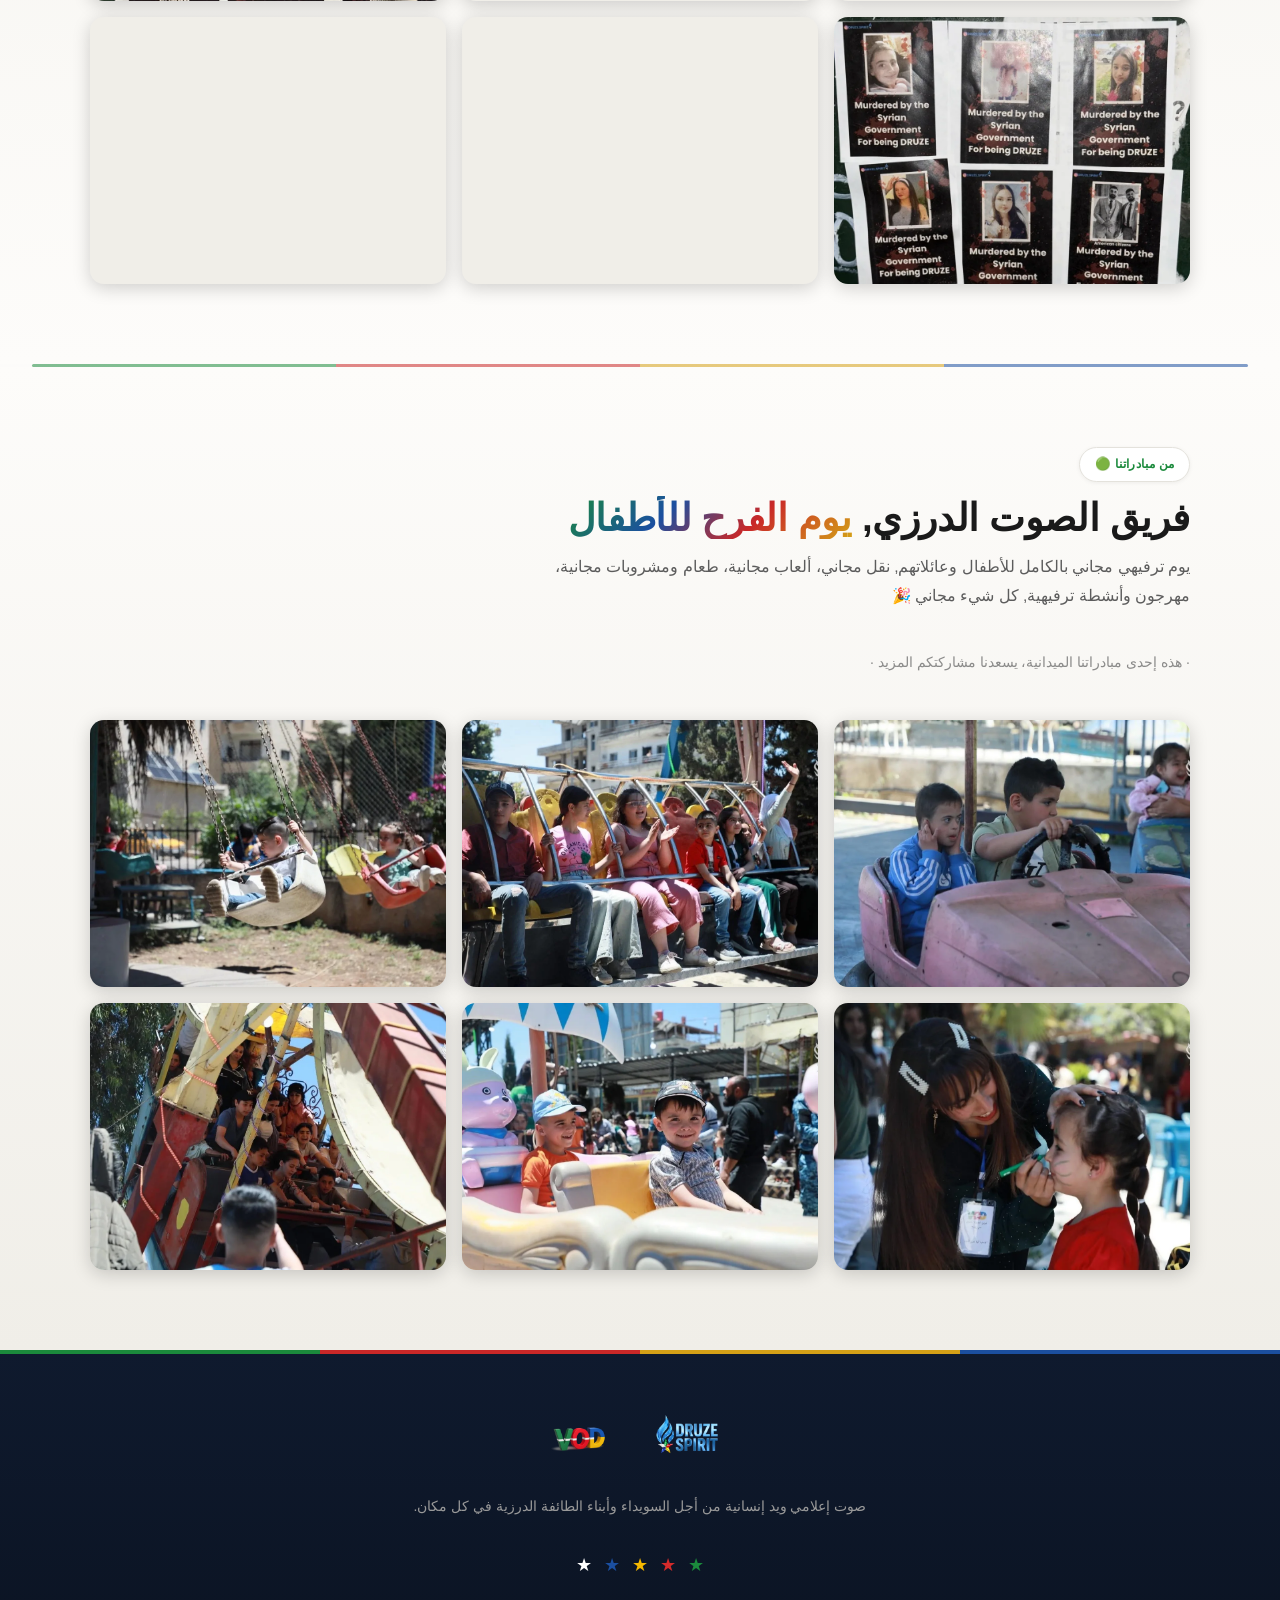
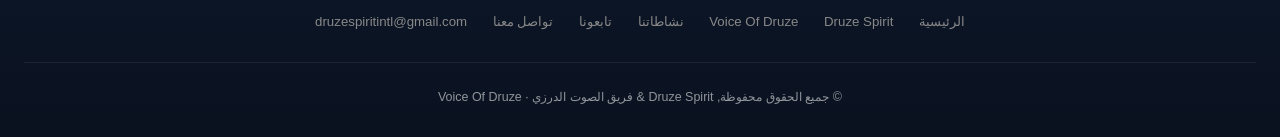
==== commit d13d21e7: "Apply Druze star design system and add dark mode across the site. Unify colors, typography accents, " ====
--- a/index.html
+++ b/index.html
@@ -22,6 +22,7 @@
 <link rel="preconnect" href="https://fonts.gstatic.com" crossorigin>
 <link rel="stylesheet" href="https://fonts.googleapis.com/css2?family=Cairo:wght@600;700;800;900&family=IBM+Plex+Sans+Arabic:wght@400;500;600;700&display=swap">
 <link rel="stylesheet" href="style.css">
+<script src="theme.js"></script>
   <!-- SEO & social meta -->
   <meta name="description" content="Druze Spirit &amp; Voice of Druze, Two initiatives, one spirit, one mission. A voice that reaches, a hand that extends.">
   <meta name="author" content="Druze Spirit">
@@ -79,12 +80,12 @@
 <!-- MEMORIAL STRIP -->
 <style>
   /* margin-top clears the 68px position:fixed nav so the strip isn't hidden behind it */
-  .siege-strip{display:flex;align-items:center;gap:1rem;max-width:880px;min-height:64px;margin:calc(68px + 1.1rem) auto 0;padding:.7rem 1.3rem;background:#fff;border:1px solid var(--border);border-right:4px solid #c0392b;border-radius:10px;box-shadow:var(--shadow-sm)}
-  .siege-strip__day{display:inline-flex;align-items:center;gap:.4rem;flex-shrink:0;font-size:1.05rem;font-weight:800;color:#c0392b;line-height:1}
+  .siege-strip{display:flex;align-items:center;gap:1rem;max-width:880px;min-height:64px;margin:calc(68px + 1.1rem) auto 0;padding:.7rem 1.3rem;background:#fff;border:1px solid var(--border);border-inline-start:4px solid var(--star-red);border-radius:10px;box-shadow:var(--shadow-sm)}
+  .siege-strip__day{display:inline-flex;align-items:center;gap:.4rem;flex-shrink:0;font-size:1.05rem;font-weight:800;color:var(--star-red);line-height:1}
   .siege-strip__day .heart{font-size:.95rem}
   .siege-strip__day .label{font-size:.7rem;font-weight:700;letter-spacing:0;color:var(--muted)}
   .siege-strip__text{flex:1;text-align:center;font-size:.92rem;font-weight:800;color:#E60023;direction:rtl;unicode-bidi:plaintext}
-  .siege-strip__tag{flex-shrink:0;font-size:.78rem;font-weight:700;color:#c0392b;direction:ltr;unicode-bidi:plaintext}
+  .siege-strip__tag{flex-shrink:0;font-size:.78rem;font-weight:700;color:var(--star-red);direction:ltr;unicode-bidi:plaintext}
   @media(max-width:560px){
     .siege-strip{flex-wrap:wrap;justify-content:center;gap:.4rem .9rem;margin:calc(68px + .7rem) 1rem 0;min-height:0;padding:.8rem 1rem}
     .siege-strip__text{flex:1 1 100%;order:3;font-size:.85rem}
@@ -187,15 +188,15 @@
     <p class="section-desc stag d2" data-ar="نحن مجموعة من أبناء الطائفة الدرزية، نعمل من منطلق إنساني، أخلاقي ومجتمعي، بهدف دعم أهلنا في السويداء، ورفع صوتهم، وتوثيق معاناتهم، وإيصال رسالتهم إلى العالم." data-en="We are a group of members of the Druze community, working from a humanitarian, ethical, and communal standpoint, aiming to support our people in Sweida, amplify their voice, document their suffering, and deliver their message to the world.">نحن مجموعة من أبناء الطائفة الدرزية، نعمل من منطلق إنساني، أخلاقي ومجتمعي، بهدف دعم أهلنا في السويداء، ورفع صوتهم، وتوثيق معاناتهم، وإيصال رسالتهم إلى العالم.</p>
     <div class="grid2">
       <div class="arm-card blue stag d1">
-        <span class="arm-icon" style="color:var(--ds-blue)">🔵</span>
-        <div class="arm-title" style="color:var(--ds-blue)" data-ar="Druze Spirit, الذراع الإعلامية" data-en="Druze Spirit, Media Arm">Druze Spirit, الذراع الإعلامية</div>
+        <span class="arm-icon" aria-hidden="true">★</span>
+        <div class="arm-title" style="color:var(--star-blue)" data-ar="Druze Spirit, الذراع الإعلامية" data-en="Druze Spirit, Media Arm">Druze Spirit, الذراع الإعلامية</div>
         <div class="arm-sub" data-ar="صوت إلى العالم" data-en="A Voice to the World">صوت إلى العالم</div>
         <p class="arm-desc" data-ar="منصة إعلامية وتوعوية تهدف إلى نقل الحقيقة، رفع الوعي، وإيصال صوت أبناء الطائفة الدرزية إلى العالم بكل شفافية ومهنية." data-en="A media and awareness platform aiming to convey truth, raise awareness, and bring the voice of the Druze community to the world with full transparency and professionalism.">منصة إعلامية وتوعوية تهدف إلى نقل الحقيقة، رفع الوعي، وإيصال صوت أبناء الطائفة الدرزية إلى العالم بكل شفافية ومهنية.</p>
         <a href="druze-spirit.html" class="btn btn-p" style="margin-top:1.2rem;display:inline-block;font-size:.82rem;padding:.5rem 1.2rem" data-ar="اكتشف أكثر ←" data-en="Discover More →">اكتشف أكثر ←</a>
       </div>
       <div class="arm-card green stag d2">
-        <span class="arm-icon" style="color:var(--vod-green)">🟢</span>
-        <div class="arm-title" style="color:var(--vod-green)" data-ar="فريق الصوت الدرزي, الذراع الميدانية" data-en="Voice Of Druze, Field Arm">فريق الصوت الدرزي, الذراع الميدانية</div>
+        <span class="arm-icon" aria-hidden="true">★</span>
+        <div class="arm-title" style="color:var(--star-green)" data-ar="فريق الصوت الدرزي, الذراع الميدانية" data-en="Voice Of Druze, Field Arm">فريق الصوت الدرزي, الذراع الميدانية</div>
         <div class="arm-sub" data-ar="يد على الأرض" data-en="A Hand on the Ground">يد على الأرض</div>
         <p class="arm-desc" data-ar="فريق تطوعي إنساني يعمل على الأرض مباشرة لخدمة أهلنا في السويداء من خلال المساعدات الإنسانية والأنشطة المجتمعية." data-en="A volunteer humanitarian team working directly on the ground to serve our people in Sweida through humanitarian aid and community activities.">فريق تطوعي إنساني يعمل على الأرض مباشرة لخدمة أهلنا في السويداء من خلال المساعدات الإنسانية والأنشطة المجتمعية.</p>
         <a href="voice-of-druze.html" class="btn btn-g" style="margin-top:1.2rem;display:inline-block;font-size:.82rem;padding:.5rem 1.2rem" data-ar="اكتشف أكثر ←" data-en="Discover More →">اكتشف أكثر ←</a>
@@ -383,80 +384,6 @@
 /* Keep the wide text blocks readable even though hero-content is now wider. */
 .hero-sub, .hero-btns, .tagline { max-width: 700px; margin-left: auto; margin-right: auto; }
 
-/* Two initiative cards: equal-height image cards with a gradient overlay. */
-.hero-cards {
-  display: grid;
-  grid-template-columns: 1fr 1fr;
-  gap: clamp(1rem, 2.4vw, 1.5rem);
-  margin-top: 1.5rem;
-}
-.init-card {
-  position: relative;
-  display: block;
-  aspect-ratio: 16 / 10;          /* identical proportions + height for both */
-  border-radius: 18px;
-  overflow: hidden;               /* clip the hover zoom */
-  text-decoration: none;
-  box-shadow: 0 10px 30px rgba(0,0,0,.16), 0 2px 6px rgba(0,0,0,.08);
-  transition: transform .4s cubic-bezier(.22,.61,.36,1), box-shadow .4s ease;
-  z-index: 4;
-}
-.init-card img {
-  position: absolute;
-  inset: 0;
-  width: 100%;
-  height: 100%;
-  object-fit: cover;
-  display: block;
-  transition: transform .45s cubic-bezier(.22,.61,.36,1);
-}
-.init-card__overlay {
-  position: absolute;
-  inset: 0;
-  display: flex;
-  flex-direction: column;
-  justify-content: flex-end;
-  align-items: flex-start;
-  text-align: start;
-  gap: .35rem;
-  padding: clamp(.9rem, 2.2vw, 1.3rem);
-  background: linear-gradient(to top, rgba(10,16,38,.82) 0%, rgba(10,16,38,.42) 40%, rgba(10,16,38,0) 72%);
-}
-.init-card__title {
-  margin: 0;
-  color: #fff;
-  font-family: var(--font-head);
-  font-weight: 800;
-  font-size: clamp(.95rem, 1.9vw, 1.18rem);
-  line-height: 1.3;
-  text-shadow: 0 1px 6px rgba(0,0,0,.45);
-}
-.init-card__cta {
-  display: inline-flex;
-  align-items: center;
-  color: #fff;
-  font-family: var(--font-body);
-  font-weight: 700;
-  font-size: .82rem;
-  opacity: .92;
-  text-shadow: 0 1px 5px rgba(0,0,0,.4);
-  transition: opacity .25s ease;
-}
-.init-card:hover, .init-card:focus-visible {
-  transform: translateY(-6px);
-  box-shadow: 0 18px 44px rgba(27,79,160,.28), 0 4px 12px rgba(0,0,0,.14);
-}
-.init-card:hover img, .init-card:focus-visible img { transform: scale(1.05); }
-.init-card:hover .init-card__cta, .init-card:focus-visible .init-card__cta { opacity: 1; }
-
-@media (max-width: 700px) {
-  .hero-cards { grid-template-columns: 1fr; }   /* stack one below the other */
-}
-@media (prefers-reduced-motion: reduce) {
-  .init-card, .init-card img { transition: none; }
-  .init-card:hover img, .init-card:focus-visible img { transform: none; }
-}
-
 .gallery-grid {
   display: grid;
   grid-template-columns: repeat(3, 1fr);
@@ -517,7 +444,7 @@
   ham.setAttribute('aria-expanded', open);
   mob.setAttribute('aria-hidden', !open);
 });
-document.addEventListener('click', e => { if (!ham.contains(e.target) && !mob.contains(e.target) && e.target.id !== 'lang-toggle') { ham.classList.remove('open'); mob.classList.remove('open'); ham.setAttribute('aria-expanded','false'); mob.setAttribute('aria-hidden','true'); } });
+document.addEventListener('click', e => { if (!ham.contains(e.target) && !mob.contains(e.target) && e.target.id !== 'lang-toggle' && e.target.id !== 'theme-toggle' && !e.target.closest('#theme-toggle')) { ham.classList.remove('open'); mob.classList.remove('open'); ham.setAttribute('aria-expanded','false'); mob.setAttribute('aria-hidden','true'); } });
 
 // Siege day counter, computed from 13 Jul 2025, auto-updates at midnight
 (function(){
--- a/style.css
+++ b/style.css
@@ -2,29 +2,73 @@
    Cairo (headings) + IBM Plex Sans Arabic (body) */
 
 /* ══════════════════════════════════════════════════
-   DESIGN TOKENS, Light European Humanitarian Theme
+   DESIGN TOKENS — Druze Star Palette
+   Green · Red · Yellow · Blue on warm white
    ══════════════════════════════════════════════════ */
 :root {
-  /* Colors */
-  --bg:  #ffffff;
-  --bg2: #f8f8f6;
-  --bg3: #f4f4f1;
-  --ds-blue:   #2d6fa3;
-  --ds-dark:   #1e5a8a;
-  --ds-glow:   rgba(45,111,163,0.12);
-  --vod-green: #2a7a4b;
-  --vod-red:   #c0392b;
-  --vod-blue:  #1b4fa0;
-  --vod-yellow:#d4a017;
-  --text:      #1a1a1a;
-  --muted:     #6b6b6b;
-  --glass:     rgba(255,255,255,0.9);
+  /* ── Star colors (official Druze flag / Magen Druze) ── */
+  --star-green:  #1B8A3C;
+  --star-red:    #C92828;
+  --star-yellow: #D4A017;
+  --star-blue:   #1B4FA0;
+  --star-white:  #FFFFFF;
+
+  /* Semantic aliases (backward-compatible) */
+  --ds-blue:   var(--star-blue);
+  --ds-dark:   #143D7A;
+  --ds-glow:   rgba(27, 79, 160, 0.12);
+  --vod-green: var(--star-green);
+  --vod-red:   var(--star-red);
+  --vod-blue:  var(--star-blue);
+  --vod-yellow:var(--star-yellow);
+
+  /* Surfaces */
+  --bg:  #FDFCFA;
+  --bg2: #F7F6F2;
+  --bg3: #F0EEE8;
+  --surface:     #FFFFFF;
+  --surface-alt: #FFFFFF;
+  --text:      #1A1A1A;
+  --muted:     #5C5C5C;
+  --glass:     rgba(255,255,255,0.92);
   --glass-strong: #ffffff;
-  --border:       #e8e8e8;
-  --border-hover: rgba(45,111,163,0.25);
-  --hover:        rgba(45,111,163,0.04);
-  --r:    12px;
+  --border:       #E4E2DC;
+  --border-hover: rgba(27, 79, 160, 0.22);
+  --hover:        rgba(27, 138, 60, 0.05);
+
+  /* Star tints (backgrounds & badges) */
+  --tint-green:  rgba(27, 138, 60, 0.08);
+  --tint-red:    rgba(201, 40, 40, 0.07);
+  --tint-yellow: rgba(212, 160, 23, 0.10);
+  --tint-blue:   rgba(27, 79, 160, 0.08);
+
+  /* Four-color stripe gradient (reused across UI) */
+  --star-stripe: linear-gradient(
+    90deg,
+    var(--star-green) 0%,   var(--star-green) 25%,
+    var(--star-red)   25%,  var(--star-red)   50%,
+    var(--star-yellow) 50%, var(--star-yellow) 75%,
+    var(--star-blue)  75%,  var(--star-blue)  100%
+  );
+  --star-stripe-v: linear-gradient(
+    180deg,
+    var(--star-green) 0%,   var(--star-green) 25%,
+    var(--star-red)   25%,  var(--star-red)   50%,
+    var(--star-yellow) 50%, var(--star-yellow) 75%,
+    var(--star-blue)  75%,  var(--star-blue)  100%
+  );
+  --star-gradient-text: linear-gradient(
+    135deg,
+    var(--star-green) 0%,
+    var(--star-blue)  35%,
+    var(--star-red)   65%,
+    var(--star-yellow) 100%
+  );
+
+  --r:    14px;
   --r-sm:  8px;
+  --nav-h: 68px;
+  --touch-min: 44px;
 
   /* ── Typography ─────────────────────────────────
      Pairing: Cairo (headings) + IBM Plex Sans Arabic (body)
@@ -81,6 +125,10 @@
   overflow-x: hidden;
   -webkit-font-smoothing: antialiased;
   -moz-osx-font-smoothing: grayscale;
+  background-image:
+    radial-gradient(ellipse 80% 50% at 100% 0%, var(--tint-green) 0%, transparent 55%),
+    radial-gradient(ellipse 60% 45% at 0% 100%, var(--tint-blue) 0%, transparent 50%),
+    radial-gradient(ellipse 40% 30% at 50% 50%, var(--tint-yellow) 0%, transparent 60%);
 }
 ::-webkit-scrollbar { width: 5px; }
 ::-webkit-scrollbar-track { background: var(--bg2); }
@@ -104,11 +152,11 @@
   top: 0;
   inset-inline: 0;
   z-index: 1000;
-  background: rgba(255,255,255,0.94);
-  backdrop-filter: blur(20px) saturate(1.2);
-  -webkit-backdrop-filter: blur(20px) saturate(1.2);
-  border-bottom: 1px solid var(--border);
-  height: 68px;
+  background: rgba(253, 252, 250, 0.94);
+  backdrop-filter: blur(20px) saturate(1.3);
+  -webkit-backdrop-filter: blur(20px) saturate(1.3);
+  border-bottom: none;
+  height: var(--nav-h);
   display: flex;
   align-items: center;
   justify-content: space-between;
@@ -116,9 +164,18 @@
   transition: background var(--dur-base) var(--ease-out),
               box-shadow var(--dur-base) var(--ease-out);
 }
+nav::after {
+  content: '';
+  position: absolute;
+  bottom: 0;
+  inset-inline: 0;
+  height: 3px;
+  background: var(--star-stripe);
+  opacity: 0.85;
+}
 nav.scrolled {
-  background: rgba(255,255,255,0.98);
-  box-shadow: 0 2px 16px rgba(0,0,0,0.08);
+  background: rgba(253, 252, 250, 0.98);
+  box-shadow: 0 4px 24px rgba(27, 79, 160, 0.08);
 }
 
 .social-btn {
@@ -189,6 +246,10 @@
   font-weight: 500;
   white-space: nowrap;
   position: relative;
+  cursor: pointer;
+  min-height: var(--touch-min);
+  display: inline-flex;
+  align-items: center;
   transition: color var(--dur-fast) var(--ease-out);
 }
 .nav-links a::after {
@@ -197,33 +258,34 @@
   bottom: -2px;
   left: 0; right: 0;
   height: 2px;
-  background: var(--ds-blue);
+  background: var(--star-stripe);
   border-radius: 1px;
   transform: scaleX(0);
   transform-origin: center;
   transition: transform var(--dur-base) var(--ease-out);
 }
-.nav-links a:hover { color: var(--ds-blue); }
-.nav-links a.active { color: var(--ds-blue); }
+.nav-links a:hover { color: var(--star-blue); }
+.nav-links a.active { color: var(--star-blue); font-weight: 700; }
 .nav-links a:hover::after,
 .nav-links a.active::after { transform: scaleX(1); }
 .nav-links .cta::after { display: none; }
 
 .nav-links .cta {
-  background: var(--vod-green);
+  background: linear-gradient(135deg, var(--star-green) 0%, #157032 100%);
   color: #fff !important;
-  padding: .35rem .85rem;
-  border-radius: 20px;
+  padding: .4rem 1rem;
+  border-radius: 24px;
   font-size: .8rem;
+  box-shadow: 0 2px 12px rgba(27, 138, 60, 0.25);
   transition: box-shadow var(--dur-base) var(--ease-out),
               transform var(--dur-fast) var(--ease-out),
               background var(--dur-base) var(--ease-out);
 }
 @media (hover: hover) and (pointer: fine) {
   .nav-links .cta:hover {
-    background: #1e5c38;
-    box-shadow: 0 4px 14px rgba(42,122,75,0.28);
-    transform: translateY(-1px);
+    background: linear-gradient(135deg, #157032 0%, #0f5928 100%);
+    box-shadow: 0 6px 20px rgba(27, 138, 60, 0.32);
+    transform: translateY(-2px);
   }
 }
 .nav-links .cta:active { transform: scale(0.96); }
@@ -232,11 +294,15 @@
 .hamburger {
   display: none;
   flex-direction: column;
+  align-items: center;
+  justify-content: center;
   gap: 5px;
   cursor: pointer;
   background: none;
   border: none;
-  padding: 6px;
+  min-width: var(--touch-min);
+  min-height: var(--touch-min);
+  padding: 0;
 }
 .hamburger span {
   display: block;
@@ -255,10 +321,10 @@
 .mobile-menu {
   display: none;
   position: fixed;
-  top: 68px;
+  top: var(--nav-h);
   inset-inline: 0;
   z-index: 999;
-  background: #ffffff;
+  background: var(--surface);
   border-bottom: 1px solid var(--border);
   box-shadow: 0 8px 24px rgba(0,0,0,0.08);
   padding: 1.2rem 1.5rem;
@@ -280,8 +346,12 @@
   text-decoration: none;
   font-size: .98rem;
   font-weight: 500;
+  min-height: var(--touch-min);
+  display: flex;
+  align-items: center;
   padding: .8rem 0;
   border-bottom: 1px solid var(--border);
+  cursor: pointer;
   transition: color var(--dur-fast) var(--ease-out),
               padding-right var(--dur-base) var(--ease-out);
 }
@@ -302,6 +372,9 @@
   text-align: center;
   position: relative;
   overflow: hidden;
+  background:
+    radial-gradient(ellipse 60% 50% at 50% 0%, var(--tint-blue) 0%, transparent 65%),
+    linear-gradient(180deg, var(--bg) 0%, var(--bg2) 100%);
 }
 .page-hero .bg-glow { position: absolute; inset: 0; pointer-events: none; }
 .page-hero-content { position: relative; z-index: 1; max-width: 720px; margin: 0 auto; }
@@ -332,23 +405,30 @@
   overflow: hidden;
   padding: 130px 1.5rem 80px;
   text-align: center;
-  background: linear-gradient(160deg, #ffffff 0%, #edf4fa 55%, #eef6f1 100%);
+  background:
+    radial-gradient(ellipse 70% 55% at 15% 20%, rgba(27, 138, 60, 0.09) 0%, transparent 60%),
+    radial-gradient(ellipse 60% 50% at 85% 25%, rgba(201, 40, 40, 0.06) 0%, transparent 55%),
+    radial-gradient(ellipse 55% 45% at 75% 85%, rgba(212, 160, 23, 0.08) 0%, transparent 55%),
+    radial-gradient(ellipse 65% 50% at 10% 80%, rgba(27, 79, 160, 0.09) 0%, transparent 60%),
+    linear-gradient(165deg, #FDFCFA 0%, #F5F8FC 45%, #F4FAF6 100%);
 }
 .hero-bg {
   position: absolute;
   inset: 0;
   background:
-    radial-gradient(ellipse 55% 45% at 20% 25%, rgba(45,111,163,0.07) 0, transparent 65%),
-    radial-gradient(ellipse 55% 45% at 80% 75%, rgba(42,122,75,0.05) 0, transparent 65%);
+    radial-gradient(ellipse 55% 45% at 20% 25%, rgba(27, 138, 60, 0.06) 0, transparent 65%),
+    radial-gradient(ellipse 55% 45% at 80% 75%, rgba(27, 79, 160, 0.06) 0, transparent 65%);
+  pointer-events: none;
 }
 .floating-stars { position: absolute; inset: 0; pointer-events: none; overflow: hidden; }
 .fs {
   position: absolute;
   animation: float var(--d, 6s) var(--ease-in-out) infinite;
   animation-delay: var(--delay, 0s);
-  opacity: .10;
+  opacity: .18;
   font-size: var(--fs, 1.2rem);
   will-change: transform;
+  filter: drop-shadow(0 1px 3px rgba(0,0,0,0.08));
 }
 @keyframes float {
   0%, 100% { transform: translateY(0) rotate(0deg) scale(1); }
@@ -361,26 +441,32 @@
   display: inline-flex;
   align-items: center;
   gap: .4rem;
-  background: rgba(45,111,163,0.07);
-  border: 1px solid rgba(45,111,163,0.2);
+  background: var(--surface);
+  border: 1px solid var(--border);
   border-radius: 30px;
-  padding: .35rem 1.1rem;
+  padding: .4rem 1.2rem;
   font-size: .82rem;
-  color: var(--ds-blue);
+  color: var(--star-blue);
   margin-bottom: 1.5rem;
-  transition: border-color var(--dur-base) var(--ease-out),
-              background var(--dur-base) var(--ease-out);
-}
-@media (hover: hover) and (pointer: fine) {
-  .badge:hover { border-color: rgba(45,111,163,0.35); background: rgba(45,111,163,0.1); }
-}
-
+  letter-spacing: .01em;
+  box-shadow: var(--shadow-sm);
+  position: relative;
+  overflow: hidden;
+}
+.badge::before {
+  content: '';
+  position: absolute;
+  inset-inline: 0;
+  top: 0;
+  height: 2px;
+  background: var(--star-stripe);
+}
 .hero-title {
   font-size: clamp(2.6rem, 7vw, 5rem);
   font-weight: 900;
   line-height: var(--lh-tight);
   margin-bottom: .9rem;
-  background: linear-gradient(140deg, var(--text) 20%, var(--ds-blue) 55%, var(--text) 90%);
+  background: var(--star-gradient-text);
   -webkit-background-clip: text;
   -webkit-text-fill-color: transparent;
   background-clip: text;
@@ -437,45 +523,47 @@
 .btn:active { transform: scale(0.96) !important; }
 
 .btn-p {
-  background: var(--ds-blue);
+  background: linear-gradient(135deg, var(--star-blue) 0%, var(--ds-dark) 100%);
   color: #fff;
-  box-shadow: 0 2px 10px rgba(45,111,163,0.22);
+  box-shadow: 0 3px 14px rgba(27, 79, 160, 0.28);
 }
 @media (hover: hover) and (pointer: fine) {
   .btn-p:hover {
-    background: var(--ds-dark);
-    box-shadow: 0 5px 18px rgba(45,111,163,0.32);
+    background: linear-gradient(135deg, var(--ds-dark) 0%, #0f2d5c 100%);
+    box-shadow: 0 6px 22px rgba(27, 79, 160, 0.38);
     transform: translateY(-2px);
   }
 }
 
 .btn-g {
-  background: var(--vod-green);
+  background: linear-gradient(135deg, var(--star-green) 0%, #157032 100%);
   color: #fff;
-  box-shadow: 0 2px 10px rgba(42,122,75,0.22);
+  box-shadow: 0 3px 14px rgba(27, 138, 60, 0.28);
 }
 @media (hover: hover) and (pointer: fine) {
   .btn-g:hover {
-    background: #1e5c38;
-    box-shadow: 0 5px 18px rgba(42,122,75,0.32);
+    background: linear-gradient(135deg, #157032 0%, #0f5928 100%);
+    box-shadow: 0 6px 22px rgba(27, 138, 60, 0.38);
     transform: translateY(-2px);
   }
 }
 
 .btn-o {
-  background: transparent;
+  background: var(--surface);
   color: var(--text);
   border: 1.5px solid var(--border);
   transition: transform var(--dur-fast) var(--ease-out),
               border-color var(--dur-base) var(--ease-out),
               color var(--dur-fast) var(--ease-out),
-              background var(--dur-base) var(--ease-out);
+              background var(--dur-base) var(--ease-out),
+              box-shadow var(--dur-base) var(--ease-out);
 }
 @media (hover: hover) and (pointer: fine) {
   .btn-o:hover {
-    border-color: var(--ds-blue);
-    color: var(--ds-blue);
-    background: rgba(45,111,163,0.05);
+    border-color: var(--star-blue);
+    color: var(--star-blue);
+    background: var(--tint-blue);
+    box-shadow: 0 4px 16px rgba(27, 79, 160, 0.12);
   }
 }
 
@@ -485,17 +573,20 @@
 section { padding: 80px 1.5rem; }
 .container { max-width: 1100px; margin: 0 auto; }
 .divider {
-  height: 1px;
-  background: var(--border);
-  margin: 0 1.5rem;
+  height: 3px;
+  background: var(--star-stripe);
+  margin: 0 2rem;
+  border-radius: 2px;
+  opacity: 0.55;
 }
 .glow-line {
-  height: 1px;
-  background: linear-gradient(90deg, transparent, var(--ds-blue), transparent);
-  opacity: .25;
+  height: 2px;
+  background: var(--star-stripe);
+  opacity: .45;
   margin: 2.5rem 0;
-}
-.glow-line.g { background: linear-gradient(90deg, transparent, var(--vod-green), transparent); }
+  border-radius: 1px;
+}
+.glow-line.g { opacity: .55; }
 
 /* ══════════════════════════════════════════════════
    SCROLL-IN ANIMATIONS
@@ -525,14 +616,16 @@
   display: inline-flex;
   align-items: center;
   gap: .35rem;
-  background: rgba(45,111,163,0.07);
-  border: 1px solid rgba(45,111,163,0.18);
+  background: var(--surface);
+  border: 1px solid var(--border);
   border-radius: 20px;
-  padding: .28rem .9rem;
+  padding: .32rem .95rem;
   font-size: .78rem;
-  color: var(--ds-blue);
+  font-weight: 600;
+  color: var(--star-green);
   margin-bottom: .8rem;
   letter-spacing: .01em;
+  box-shadow: var(--shadow-sm);
 }
 .section-title {
   font-size: clamp(1.7rem, 4vw, 2.4rem);
@@ -542,8 +635,13 @@
   color: var(--text);
   letter-spacing: -.01em;
 }
-.section-title span { color: var(--ds-blue); }
-.section-title .g   { color: var(--vod-green); }
+.section-title span {
+  background: var(--star-gradient-text);
+  -webkit-background-clip: text;
+  -webkit-text-fill-color: transparent;
+  background-clip: text;
+}
+.section-title .g { color: var(--star-green); -webkit-text-fill-color: var(--star-green); background: none; }
 .section-desc {
   color: var(--muted);
   font-size: .97rem;
@@ -561,7 +659,7 @@
    CARDS, clean white with subtle shadow
    ══════════════════════════════════════════════════ */
 .card {
-  background: #ffffff;
+  background: var(--surface);
   border: 1px solid var(--border);
   border-radius: var(--r);
   padding: 1.8rem;
@@ -574,8 +672,8 @@
 @media (hover: hover) and (pointer: fine) {
   .card:hover {
     transform: translateY(-4px);
-    border-color: rgba(45,111,163,0.2);
-    box-shadow: var(--shadow-lg);
+    border-color: rgba(27, 79, 160, 0.18);
+    box-shadow: 0 8px 32px rgba(27, 79, 160, 0.10);
   }
 }
 
@@ -583,7 +681,7 @@
    ARM CARDS
    ══════════════════════════════════════════════════ */
 .arm-card {
-  background: #ffffff;
+  background: var(--surface);
   border: 1px solid var(--border);
   border-radius: var(--r);
   padding: 2rem;
@@ -594,22 +692,26 @@
               box-shadow var(--dur-base) var(--ease-out);
   will-change: transform;
 }
+.arm-card.blue::before { background: var(--star-blue); }
+.arm-card.green::before { background: var(--star-green); }
+.arm-card.red::before { background: var(--star-red); }
+.arm-card.yellow::before { background: var(--star-yellow); }
 .arm-card::before {
   content: '';
   position: absolute;
   top: 0;
   inset-inline: 0;
-  height: 3px;
-}
-.arm-card.blue::before { background: var(--ds-blue); }
-.arm-card.green::before { background: var(--vod-green); }
+  height: 4px;
+}
 @media (hover: hover) and (pointer: fine) {
   .arm-card:hover {
     transform: translateY(-5px);
     box-shadow: var(--shadow-lg);
   }
 }
-.arm-icon  { font-size: 2rem; margin-bottom: .8rem; display: block; }
+.arm-icon  { font-size: 1.4rem; margin-bottom: .8rem; display: flex; align-items: center; justify-content: center; width: 2.8rem; height: 2.8rem; border-radius: 50%; }
+.arm-card.blue .arm-icon { background: var(--tint-blue); color: var(--star-blue); }
+.arm-card.green .arm-icon { background: var(--tint-green); color: var(--star-green); }
 .arm-title { font-size: 1.2rem; font-weight: 800; margin-bottom: .35rem; }
 .arm-sub   { font-size: .82rem; color: var(--muted); margin-bottom: .8rem; }
 .arm-desc  { font-size: .93rem; color: var(--muted); line-height: 1.75; }
@@ -626,7 +728,7 @@
 }
 
 .feat-card {
-  background: #ffffff;
+  background: var(--surface);
   border: 1px solid var(--border);
   border-radius: var(--r);
   padding: 1.6rem;
@@ -669,7 +771,7 @@
 }
 
 .vod-card {
-  background: #ffffff;
+  background: var(--surface);
   border: 1px solid var(--border);
   border-radius: var(--r);
   padding: 1.6rem;
@@ -709,14 +811,14 @@
    MISSION
    ══════════════════════════════════════════════════ */
 .mbox {
-  background: #ffffff;
+  background: var(--surface);
   border: 1px solid var(--border);
   border-radius: var(--r);
   padding: 2rem;
   box-shadow: var(--shadow);
 }
-.mbox.bl { border-top: 3px solid var(--ds-blue); }
-.mbox.yl { border-top: 3px solid var(--vod-yellow); }
+.mbox.bl { border-top: 4px solid var(--star-blue); }
+.mbox.yl { border-top: 4px solid var(--star-yellow); }
 .mlabel {
   font-size: .72rem;
   font-weight: 800;
@@ -728,7 +830,7 @@
   align-items: center;
   gap: .35rem;
 }
-.mlabel.y { color: #7a5900; }
+.mlabel.y { color: #8A6500; }
 .mtext { font-size: 1rem; line-height: 1.8; color: var(--text); }
 
 .why-list { list-style: none; margin-top: 1.5rem; display: flex; flex-direction: column; gap: .75rem; }
@@ -741,7 +843,13 @@
   transition: color var(--dur-fast) var(--ease-out),
               transform var(--dur-base) var(--ease-out);
 }
-.why-list li::before { content: '✅'; flex-shrink: 0; }
+.why-list li::before {
+  content: '★';
+  flex-shrink: 0;
+  color: var(--star-green);
+  font-size: .75rem;
+  margin-top: .25rem;
+}
 @media (hover: hover) and (pointer: fine) {
   .why-list li:hover { color: var(--text); transform: translateX(-3px); }
 }
@@ -750,7 +858,7 @@
    ACTIVITIES
    ══════════════════════════════════════════════════ */
 .act-card {
-  background: #ffffff;
+  background: var(--surface);
   border: 1px solid var(--border);
   border-radius: var(--r);
   padding: 1.8rem 1.4rem;
@@ -776,7 +884,7 @@
    HELP CARDS
    ══════════════════════════════════════════════════ */
 .help-card {
-  background: #ffffff;
+  background: var(--surface);
   border: 1px solid var(--border);
   border-radius: var(--r);
   padding: 2rem;
@@ -804,7 +912,7 @@
    ══════════════════════════════════════════════════ */
 .tr-items { display: flex; flex-wrap: wrap; gap: 1.4rem; justify-content: center; margin-top: 2rem; }
 .tr-item {
-  background: #ffffff;
+  background: var(--surface);
   border: 1px solid var(--border);
   border-radius: var(--r);
   padding: 1.6rem 2rem;
@@ -838,7 +946,7 @@
   margin-top: 2rem;
 }
 .soc-card {
-  background: #ffffff;
+  background: var(--surface);
   border: 1px solid var(--border);
   border-radius: var(--r);
   padding: 2rem;
@@ -918,7 +1026,7 @@
 
 .c-info { display: flex; flex-direction: column; gap: 1.4rem; }
 .email-box {
-  background: #ffffff;
+  background: var(--surface);
   border: 1px solid var(--border);
   border-radius: var(--r);
   padding: 1.4rem;
@@ -949,7 +1057,7 @@
 .email-link:hover { opacity: .75; text-decoration: underline; }
 
 .social-links-box {
-  background: #ffffff;
+  background: var(--surface);
   border: 1px solid var(--border);
   border-radius: var(--r);
   padding: 1.4rem;
@@ -973,7 +1081,7 @@
 .sl-item.vod-l:hover { color: var(--vod-green); }
 
 .c-form {
-  background: #ffffff;
+  background: var(--surface);
   border: 1px solid var(--border);
   border-radius: var(--r);
   padding: 2rem;
@@ -998,10 +1106,10 @@
 }
 .fg input:focus, .fg select:focus, .fg textarea:focus {
   border-color: var(--ds-blue);
-  background: #ffffff;
+  background: var(--surface);
   box-shadow: 0 0 0 3px rgba(45,111,163,0.12);
 }
-.fg select option { background: #ffffff; color: var(--text); }
+.fg select option { background: var(--surface); color: var(--text); }
 .fg textarea { height: 115px; resize: vertical; }
 .form-row { display: grid; grid-template-columns: 1fr 1fr; gap: 1rem; }
 @media (max-width: 500px) { .form-row { grid-template-columns: 1fr; } }
@@ -1069,9 +1177,18 @@
    FOOTER, dark for contrast
    ══════════════════════════════════════════════════ */
 footer {
-  background: #1a1a1a;
+  background: linear-gradient(180deg, #0F1A2E 0%, #0A1220 100%);
   padding: 3rem 1.5rem 1.8rem;
   text-align: center;
+  position: relative;
+}
+footer::before {
+  content: '';
+  position: absolute;
+  top: 0;
+  inset-inline: 0;
+  height: 4px;
+  background: var(--star-stripe);
 }
 .ft-logo {
   font-size: 1.45rem;
@@ -1083,9 +1200,9 @@
 }
 .ft-logo:hover  { opacity: .75; }
 .ft-logo:active { opacity: .5; }
-.ft-logo .ds  { color: #5aabdc; }
-.ft-logo .vod { color: #4caf70; }
-.ft-logo .sep { color: #666; margin: 0 .4rem; }
+.ft-logo .ds  { color: #6BA3E8; }
+.ft-logo .vod { color: #4CD980; }
+.ft-logo .sep { color: #555; margin: 0 .4rem; }
 .ft-desc {
   color: #999;
   font-size: .88rem;
@@ -1105,6 +1222,11 @@
   transition: transform var(--dur-base) var(--ease-out);
   cursor: default;
 }
+.ft-stars span:nth-child(1) { color: var(--star-green); }
+.ft-stars span:nth-child(2) { color: var(--star-red); }
+.ft-stars span:nth-child(3) { color: var(--star-yellow); }
+.ft-stars span:nth-child(4) { color: var(--star-blue); }
+.ft-stars span:nth-child(5) { color: rgba(255,255,255,0.85); }
 @media (hover: hover) and (pointer: fine) {
   .ft-stars span:hover { transform: scale(1.4) rotate(36deg); }
 }
@@ -1115,11 +1237,11 @@
   font-size: .83rem;
   transition: color var(--dur-fast) var(--ease-out);
 }
-.ft-links a:hover { color: #5aabdc; }
+.ft-links a:hover { color: #6BA3E8; }
 .ft-copy {
   color: rgba(255,255,255,.55);
   font-size: .78rem;
-  border-top: 1px solid #333;
+  border-top: 1px solid rgba(255,255,255,0.08);
   padding-top: 1.4rem;
 }
 
@@ -1134,7 +1256,7 @@
   width: 48px;
   height: 48px;
   border-radius: 50%;
-  background: var(--ds-blue);
+  background: linear-gradient(135deg, var(--star-blue), var(--star-green));
   color: #fff;
   border: none;
   cursor: pointer;
@@ -1172,7 +1294,7 @@
   width: 48px;
   height: 48px;
   border-radius: 50%;
-  background: var(--ds-blue);
+  background: linear-gradient(135deg, var(--star-green), var(--star-blue));
   color: #fff;
   border: none;
   cursor: pointer;
@@ -1210,7 +1332,9 @@
   font-family: var(--font-body);
   font-size: .76rem;
   font-weight: 700;
-  padding: .28rem .78rem;
+  min-width: var(--touch-min);
+  min-height: var(--touch-min);
+  padding: 0 .78rem;
   cursor: pointer;
   letter-spacing: .06em;
   white-space: nowrap;
@@ -1229,6 +1353,45 @@
 }
 #lang-toggle:active { transform: scale(0.92); }
 
+/* Theme toggle (injected by shared.js) */
+.theme-toggle {
+  background: var(--bg2);
+  border: 1px solid var(--border);
+  border-radius: 20px;
+  color: var(--muted);
+  font-family: var(--font-body);
+  min-width: var(--touch-min);
+  min-height: var(--touch-min);
+  padding: 0;
+  cursor: pointer;
+  display: inline-flex;
+  align-items: center;
+  justify-content: center;
+  flex-shrink: 0;
+  transition: color var(--dur-fast) var(--ease-out),
+              border-color var(--dur-base) var(--ease-out),
+              background var(--dur-base) var(--ease-out),
+              transform var(--dur-fast) var(--ease-out);
+}
+.theme-toggle svg { display: block; }
+@media (hover: hover) and (pointer: fine) {
+  .theme-toggle:hover {
+    color: var(--star-yellow);
+    border-color: rgba(212, 160, 23, 0.45);
+    background: var(--tint-yellow);
+  }
+}
+.theme-toggle:active { transform: scale(0.92); }
+.theme-toggle:focus-visible {
+  outline: 3px solid var(--star-blue);
+  outline-offset: 3px;
+}
+html.theme-dark .theme-toggle[aria-pressed="true"] {
+  color: var(--star-yellow);
+  border-color: rgba(240, 192, 64, 0.35);
+  background: var(--tint-yellow);
+}
+
 /* ══════════════════════════════════════════════════
    STATS COUNTER SECTION
    ══════════════════════════════════════════════════ */
@@ -1236,6 +1399,16 @@
   background: var(--bg2);
   padding: 70px 1.5rem;
   text-align: center;
+  position: relative;
+}
+.stats-section::before {
+  content: '';
+  position: absolute;
+  top: 0;
+  inset-inline: 0;
+  height: 3px;
+  background: var(--star-stripe);
+  opacity: 0.45;
 }
 .stats-grid {
   display: grid;
@@ -1248,7 +1421,7 @@
   .stats-grid { grid-template-columns: 1fr; gap: 1.1rem; }
 }
 .stat-counter {
-  background: #ffffff;
+  background: var(--surface);
   border: 1px solid var(--border);
   border-radius: var(--r);
   padding: 2rem 1.4rem;
@@ -1263,11 +1436,16 @@
   content: '';
   position: absolute;
   top: 0; inset-inline: 0;
-  height: 3px;
-  background: var(--ds-blue);
-  opacity: .5;
+  height: 4px;
+  opacity: .7;
   transition: opacity var(--dur-base) var(--ease-out);
 }
+.stat-counter:nth-child(1)::before { background: var(--star-green); }
+.stat-counter:nth-child(2)::before { background: var(--star-blue); }
+.stat-counter:nth-child(3)::before { background: var(--star-red); }
+.stat-counter:nth-child(1) .stat-number { color: var(--star-green); }
+.stat-counter:nth-child(2) .stat-number { color: var(--star-blue); }
+.stat-counter:nth-child(3) .stat-number { color: var(--star-red); }
 @media (hover: hover) and (pointer: fine) {
   .stat-counter:hover {
     transform: translateY(-5px);
@@ -1281,7 +1459,6 @@
   font-weight: 900;
   line-height: 1;
   margin-bottom: .5rem;
-  color: var(--ds-blue);
   font-variant-numeric: tabular-nums;
 }
 .stat-label {
@@ -1445,7 +1622,7 @@
   position: absolute;
   bottom: calc(100% + 10px);
   left: 0;
-  background: #fff;
+  background: var(--surface);
   border: 1px solid var(--border);
   border-radius: var(--r);
   box-shadow: var(--shadow-lg);
@@ -1609,3 +1786,263 @@
 }
 html.a11y-no-anim .stag { opacity: 1 !important; transform: none !important; }
 html.a11y-no-anim .fs   { opacity: .08 !important; }
+
+/* ══════════════════════════════════════════════════
+   DARK MODE — Druze Star (manual toggle: html.theme-dark)
+   ══════════════════════════════════════════════════ */
+html.theme-dark {
+  color-scheme: dark;
+
+  --star-green:  #4CD980;
+  --star-red:    #FF6B6B;
+  --star-yellow: #F0C040;
+  --star-blue:   #6BA3E8;
+  --ds-dark:     #4A8FD4;
+
+  --bg:  #0A0F1A;
+  --bg2: #0F1624;
+  --bg3: #151E30;
+  --surface:     #152238;
+  --surface-alt: #1A2A42;
+  --text:  #F0F4FA;
+  --muted: #9AA8BE;
+  --glass: rgba(15, 22, 36, 0.92);
+  --glass-strong: #152238;
+  --border: rgba(255, 255, 255, 0.10);
+  --border-hover: rgba(107, 163, 232, 0.35);
+  --hover: rgba(76, 217, 128, 0.08);
+
+  --tint-green:  rgba(76, 217, 128, 0.12);
+  --tint-red:    rgba(255, 107, 107, 0.10);
+  --tint-yellow: rgba(240, 192, 64, 0.12);
+  --tint-blue:   rgba(107, 163, 232, 0.12);
+
+  --shadow-sm: 0 1px 4px rgba(0, 0, 0, 0.35);
+  --shadow:    0 2px 12px rgba(0, 0, 0, 0.40);
+  --shadow-md: 0 4px 20px rgba(0, 0, 0, 0.45);
+  --shadow-lg: 0 8px 32px rgba(0, 0, 0, 0.50);
+}
+
+html.theme-dark body {
+  background-image:
+    radial-gradient(ellipse 80% 50% at 100% 0%, rgba(27, 138, 60, 0.07) 0%, transparent 55%),
+    radial-gradient(ellipse 60% 45% at 0% 100%, rgba(27, 79, 160, 0.08) 0%, transparent 50%),
+    radial-gradient(ellipse 40% 30% at 50% 50%, rgba(212, 160, 23, 0.04) 0%, transparent 60%);
+}
+
+html.theme-dark nav {
+  background: rgba(10, 15, 26, 0.94);
+}
+html.theme-dark nav.scrolled {
+  background: rgba(10, 15, 26, 0.98);
+  box-shadow: 0 4px 24px rgba(0, 0, 0, 0.45);
+}
+html.theme-dark .nav-links a { color: #B8C4D8; }
+html.theme-dark .mobile-menu {
+  background: var(--bg2);
+  border-bottom-color: var(--border);
+  box-shadow: 0 8px 24px rgba(0, 0, 0, 0.45);
+}
+html.theme-dark .mobile-menu a { color: var(--text); border-color: var(--border); }
+html.theme-dark .hamburger span { background: var(--text); }
+
+html.theme-dark #hero {
+  background:
+    radial-gradient(ellipse 70% 55% at 15% 20%, rgba(76, 217, 128, 0.07) 0%, transparent 60%),
+    radial-gradient(ellipse 60% 50% at 85% 25%, rgba(255, 107, 107, 0.05) 0%, transparent 55%),
+    radial-gradient(ellipse 55% 45% at 75% 85%, rgba(240, 192, 64, 0.06) 0%, transparent 55%),
+    radial-gradient(ellipse 65% 50% at 10% 80%, rgba(107, 163, 232, 0.08) 0%, transparent 60%),
+    linear-gradient(165deg, #0A0F1A 0%, #0F1624 45%, #0D1520 100%);
+}
+html.theme-dark .page-hero {
+  background:
+    radial-gradient(ellipse 60% 50% at 50% 0%, rgba(107, 163, 232, 0.10) 0%, transparent 65%),
+    linear-gradient(180deg, var(--bg) 0%, var(--bg2) 100%);
+}
+html.theme-dark .fs { opacity: 0.22; }
+
+html.theme-dark .badge,
+html.theme-dark .tag {
+  background: var(--surface);
+  border-color: var(--border);
+}
+
+html.theme-dark .btn-o {
+  background: var(--surface);
+  border-color: var(--border);
+  color: var(--text);
+}
+html.theme-dark .btn-o:hover {
+  background: var(--tint-blue);
+}
+
+html.theme-dark .card:hover,
+html.theme-dark .arm-card:hover,
+html.theme-dark .feat-card:hover,
+html.theme-dark .vod-card:hover,
+html.theme-dark .help-card:hover,
+html.theme-dark .act-card:hover,
+html.theme-dark .tr-item:hover,
+html.theme-dark .soc-card:hover {
+  border-color: var(--border-hover);
+  box-shadow: var(--shadow-lg);
+}
+
+html.theme-dark .fg input,
+html.theme-dark .fg select,
+html.theme-dark .fg textarea {
+  background: var(--bg2);
+  color: var(--text);
+  border-color: var(--border);
+}
+html.theme-dark .fg label { color: var(--muted); }
+
+html.theme-dark .notice {
+  background: var(--tint-blue);
+  border-color: rgba(107, 163, 232, 0.25);
+}
+
+html.theme-dark #accessibility-menu {
+  background: var(--surface) !important;
+  border-color: var(--border) !important;
+  color: var(--text) !important;
+  box-shadow: var(--shadow-lg) !important;
+}
+html.theme-dark #accessibility-menu button {
+  color: var(--text) !important;
+}
+html.theme-dark #accessibility-menu .a11y-menu-btn {
+  color: var(--text);
+}
+html.theme-dark .a11y-menu-btn:hover,
+#accessibility-menu .a11y-menu-btn:hover {
+  background: var(--hover);
+}
+#accessibility-menu .a11y-menu-btn {
+  display: block;
+  width: 100%;
+  text-align: right;
+  margin-bottom: 8px;
+  padding: 6px 10px;
+  border: none;
+  background: none;
+  cursor: pointer;
+  font-size: 14px;
+  font-family: var(--font-body);
+  color: inherit;
+  border-radius: 6px;
+  transition: background var(--dur-fast) var(--ease-out);
+}
+html.theme-dark #accessibility-menu hr {
+  border-top-color: var(--border) !important;
+}
+
+html.theme-dark .siege-strip {
+  background: var(--surface) !important;
+  border-color: var(--border) !important;
+}
+
+html.theme-dark .page-title.ds {
+  background: var(--star-gradient-text);
+  -webkit-background-clip: text;
+  -webkit-text-fill-color: transparent;
+  background-clip: text;
+}
+html.theme-dark .pillar-card,
+html.theme-dark .val-item,
+html.theme-dark .act-full-card,
+html.theme-dark .brand-section {
+  background: var(--surface) !important;
+  border-color: var(--border) !important;
+}
+
+html.theme-dark ::-webkit-scrollbar-track { background: var(--bg2); }
+html.theme-dark ::-webkit-scrollbar-thumb { background: #3A4A62; }
+
+/* Init cards (homepage gallery) */
+.hero-cards {
+  display: grid;
+  grid-template-columns: 1fr 1fr;
+  gap: clamp(1rem, 2.4vw, 1.5rem);
+  margin-top: 1.5rem;
+}
+.init-card {
+  position: relative;
+  display: block;
+  aspect-ratio: 16 / 10;
+  border-radius: 18px;
+  overflow: hidden;
+  text-decoration: none;
+  box-shadow: 0 10px 30px rgba(0,0,0,.16), 0 2px 6px rgba(0,0,0,.08);
+  transition: transform .4s cubic-bezier(.22,.61,.36,1), box-shadow .4s ease;
+  z-index: 4;
+}
+.init-card img {
+  position: absolute;
+  inset: 0;
+  width: 100%;
+  height: 100%;
+  object-fit: cover;
+  display: block;
+  transition: transform .45s cubic-bezier(.22,.61,.36,1);
+}
+.init-card__overlay {
+  position: absolute;
+  inset: 0;
+  display: flex;
+  flex-direction: column;
+  justify-content: flex-end;
+  align-items: flex-start;
+  text-align: start;
+  gap: .35rem;
+  padding: clamp(.9rem, 2.2vw, 1.3rem);
+  background: linear-gradient(to top, rgba(10,16,38,.82) 0%, rgba(10,16,38,.42) 40%, rgba(10,16,38,0) 72%);
+}
+.init-card__title {
+  margin: 0;
+  color: #fff;
+  font-family: var(--font-head);
+  font-weight: 800;
+  font-size: clamp(.95rem, 1.9vw, 1.18rem);
+  line-height: 1.3;
+  text-shadow: 0 1px 6px rgba(0,0,0,.45);
+}
+.init-card__cta {
+  display: inline-flex;
+  align-items: center;
+  color: #fff;
+  font-family: var(--font-body);
+  font-weight: 700;
+  font-size: .82rem;
+  opacity: .92;
+  text-shadow: 0 1px 5px rgba(0,0,0,.4);
+  transition: opacity .25s ease;
+}
+.init-card:hover,
+.init-card:focus-visible {
+  transform: translateY(-6px);
+  box-shadow: 0 18px 44px rgba(27,79,160,.28), 0 4px 12px rgba(0,0,0,.14);
+}
+.init-card::after {
+  content: '';
+  position: absolute;
+  bottom: 0;
+  inset-inline: 0;
+  height: 3px;
+  z-index: 5;
+  opacity: 0.9;
+}
+.hero-cards .init-card:first-child::after { background: var(--star-green); }
+.hero-cards .init-card:last-child::after  { background: var(--star-blue); }
+.init-card:hover img,
+.init-card:focus-visible img { transform: scale(1.05); }
+.init-card:hover .init-card__cta,
+.init-card:focus-visible .init-card__cta { opacity: 1; }
+@media (max-width: 700px) {
+  .hero-cards { grid-template-columns: 1fr; }
+}
+@media (prefers-reduced-motion: reduce) {
+  .init-card, .init-card img { transition: none; }
+  .init-card:hover img, .init-card:focus-visible img { transform: none; }
+}
+
